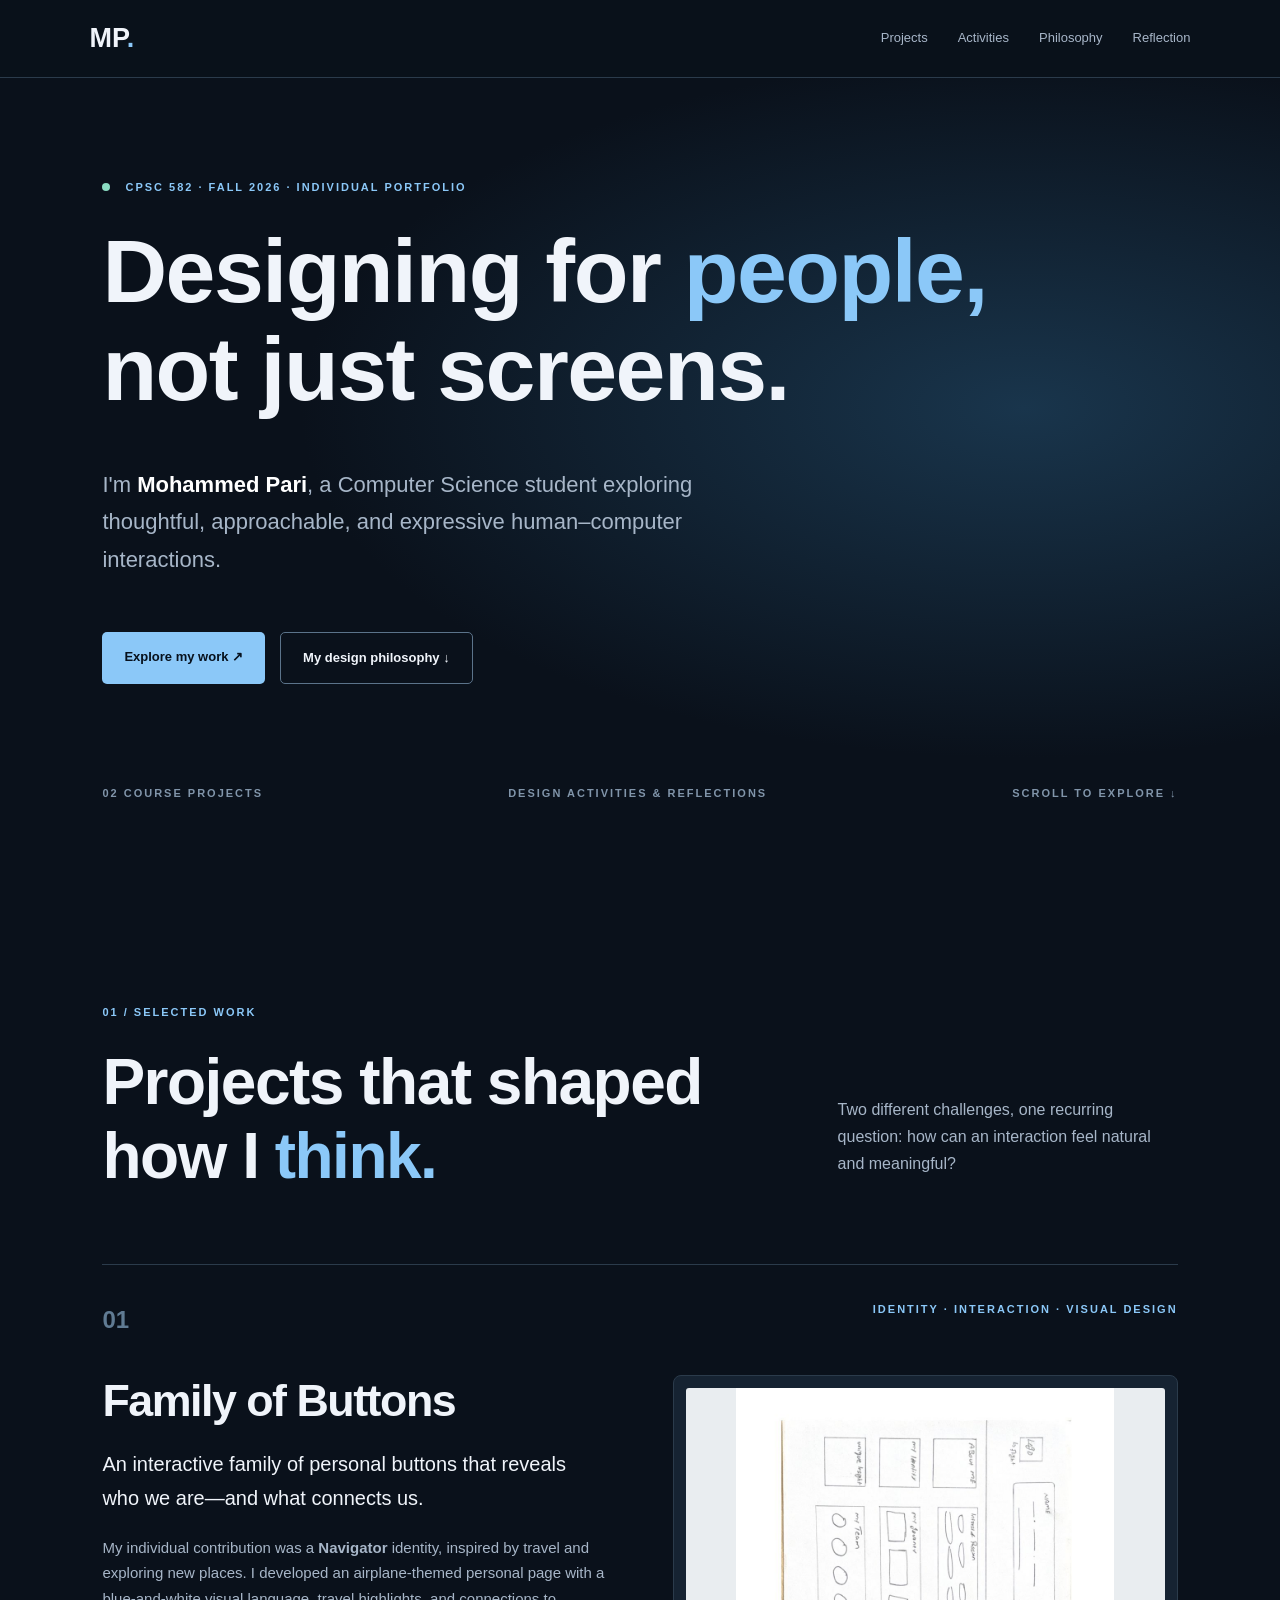
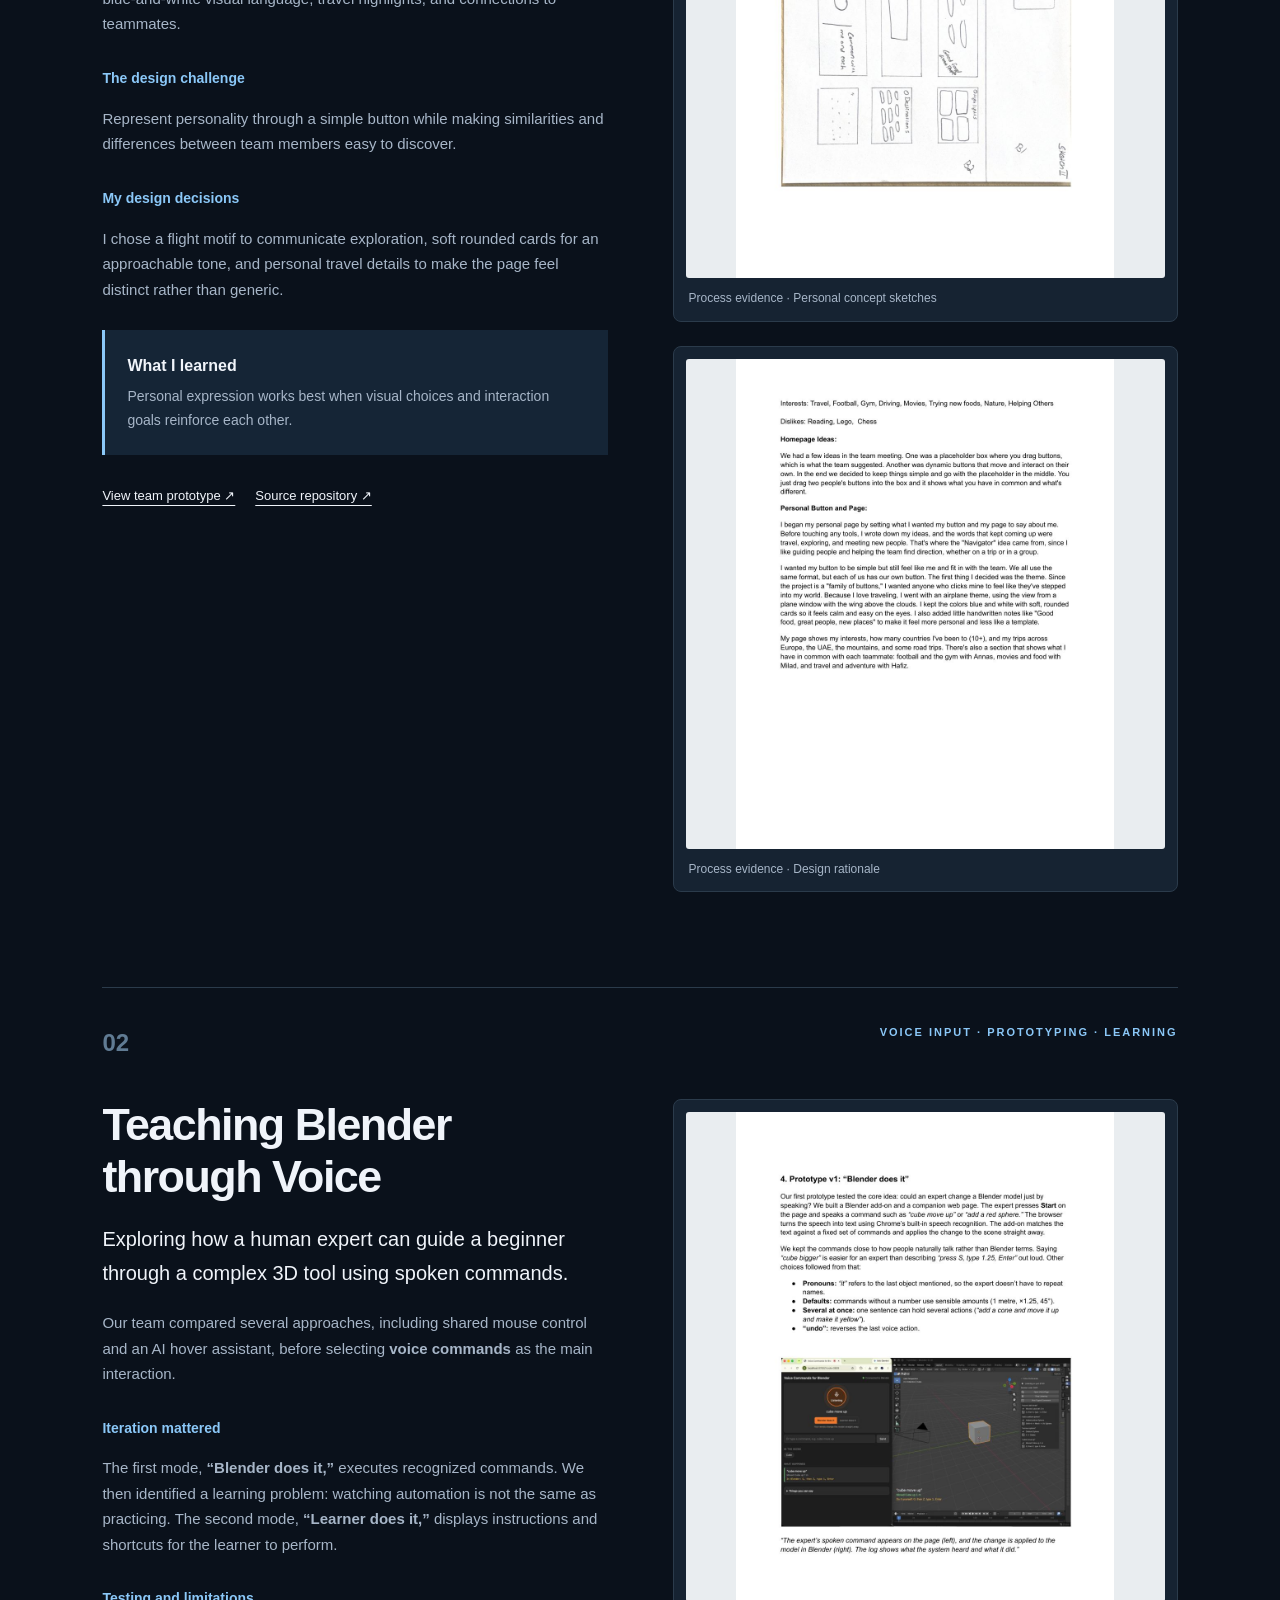
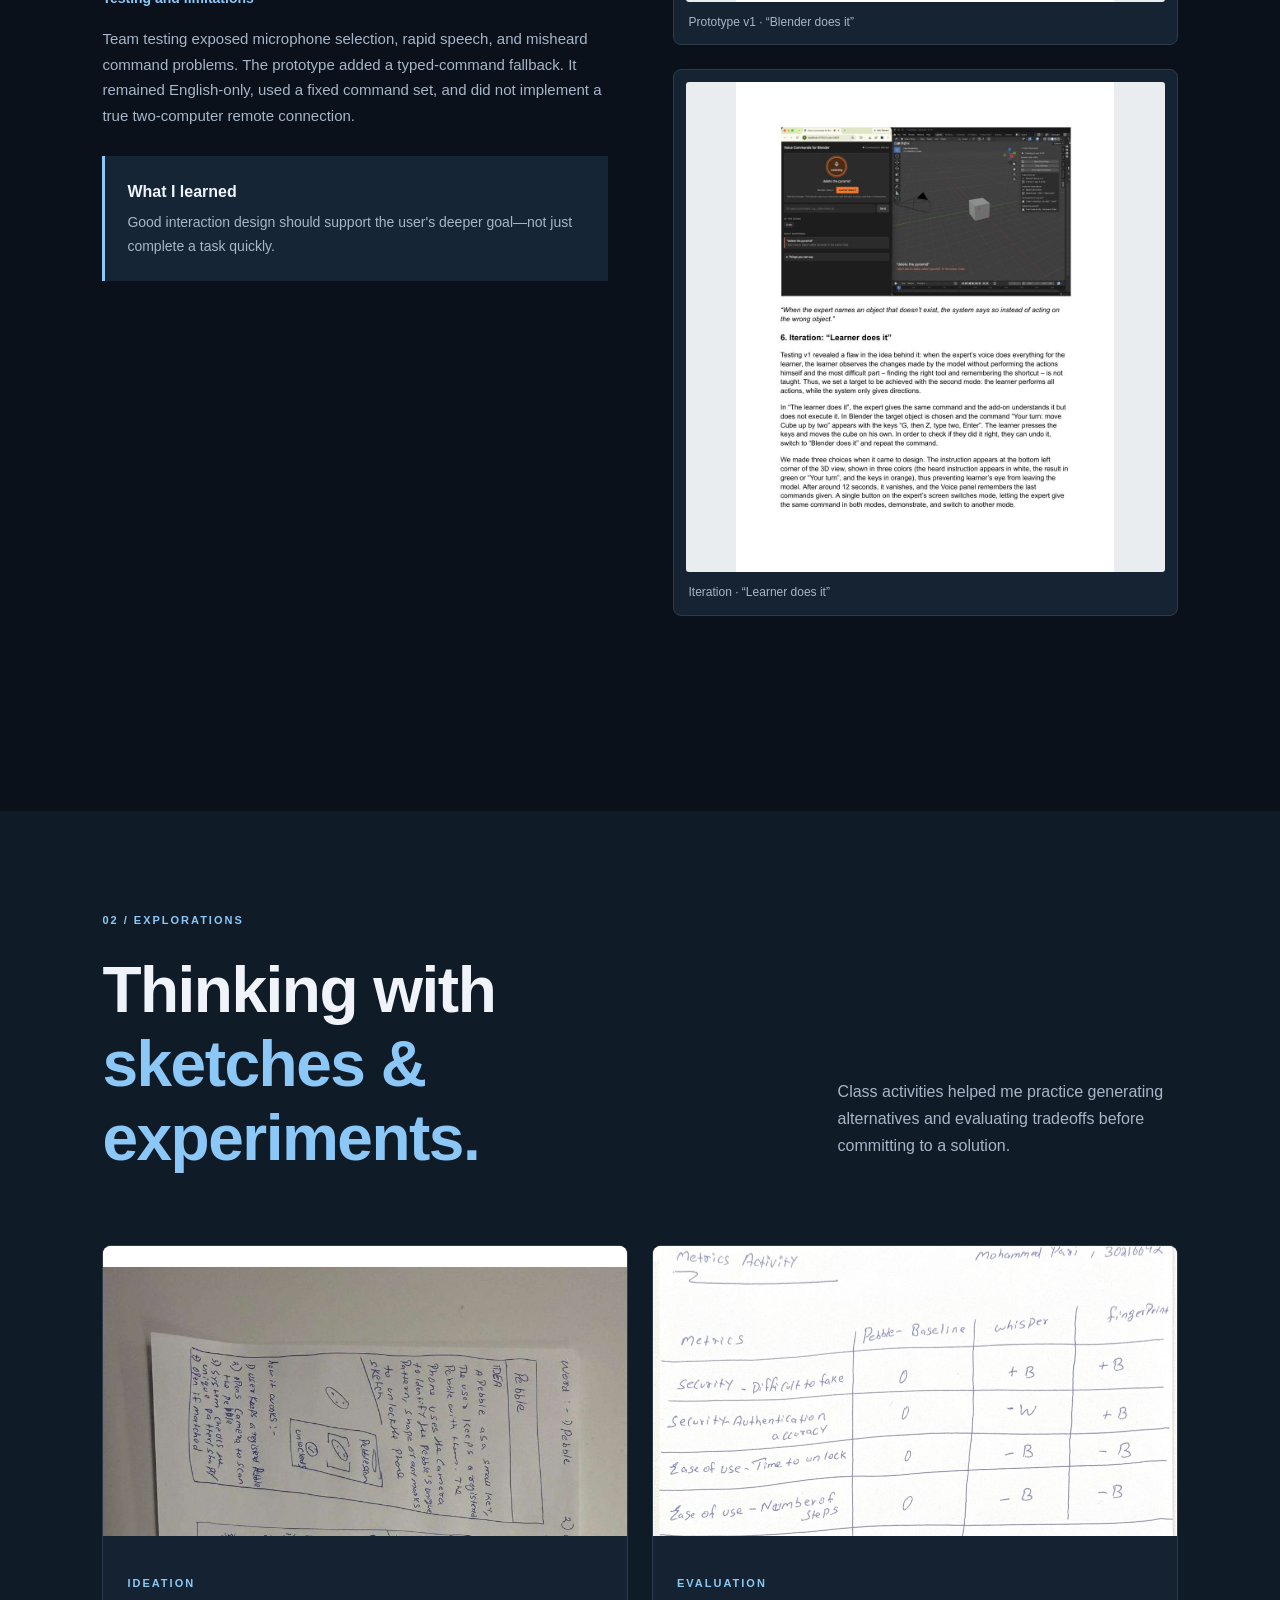
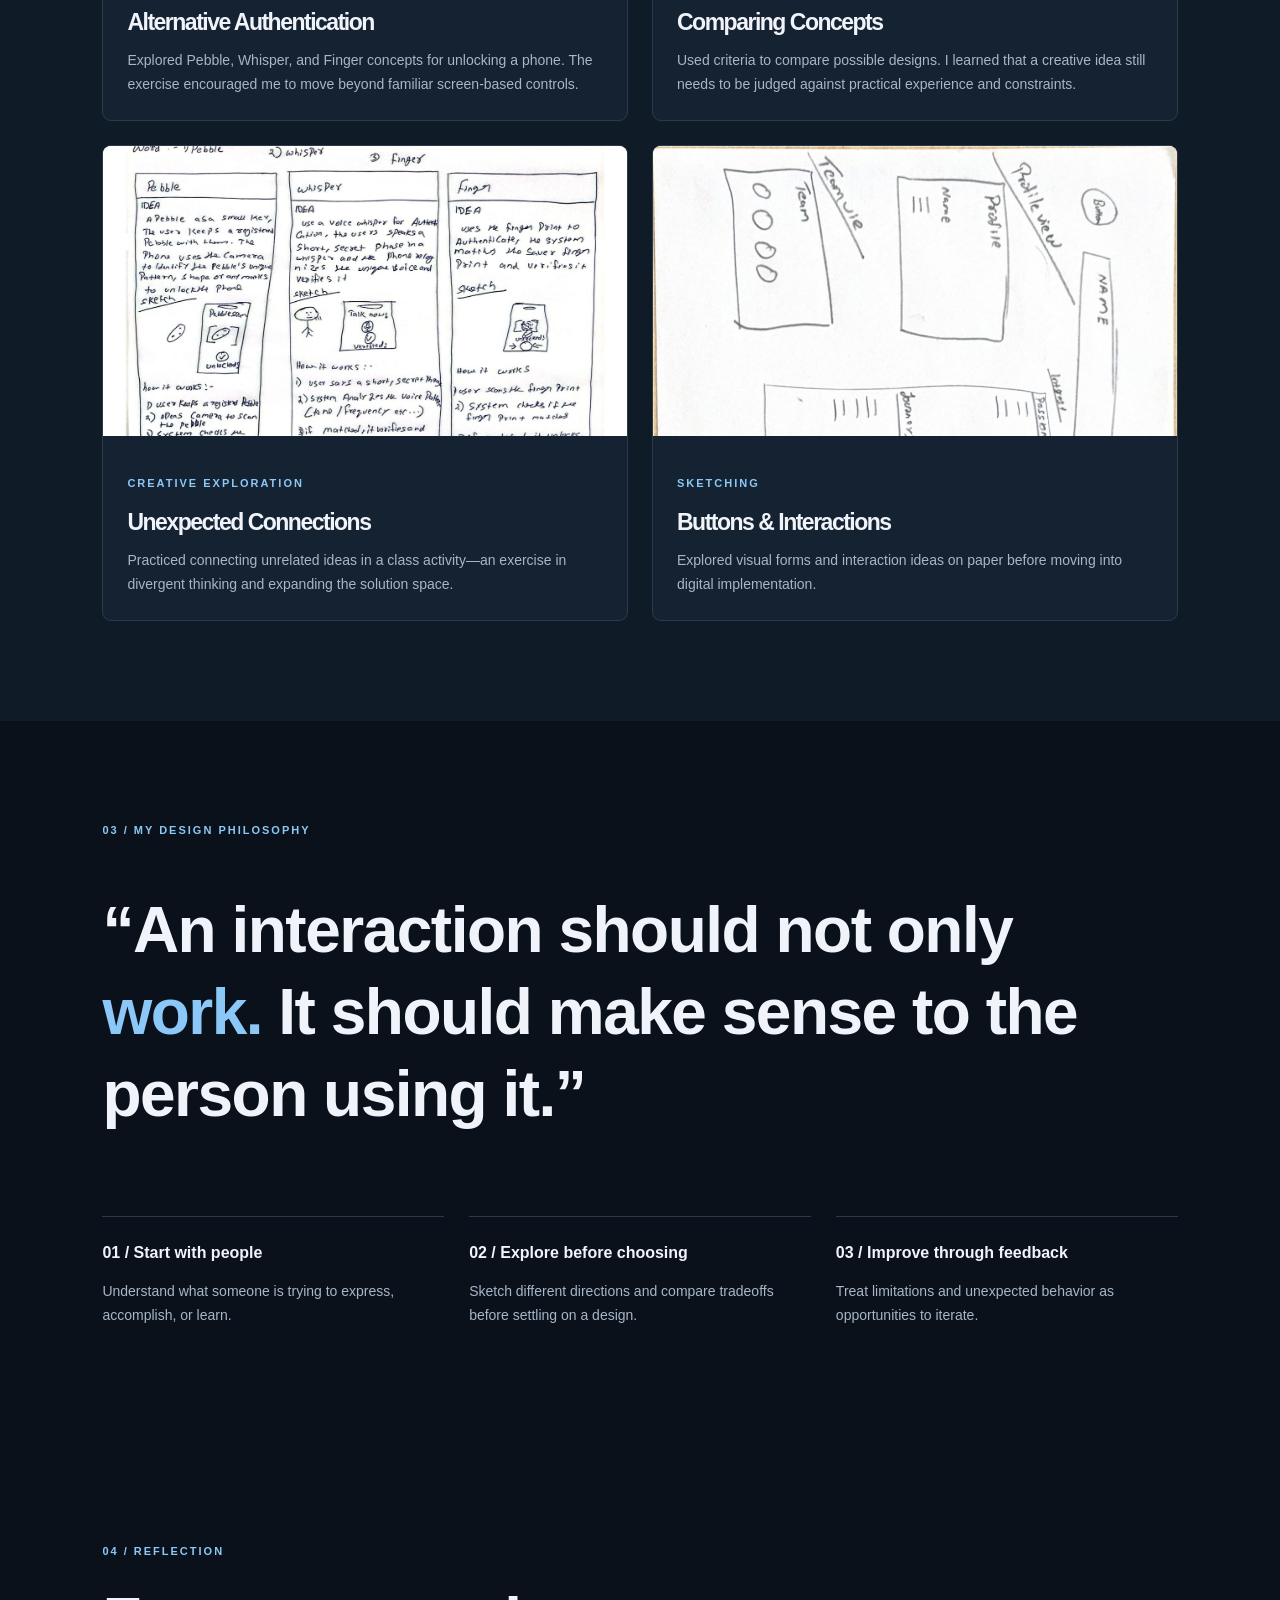
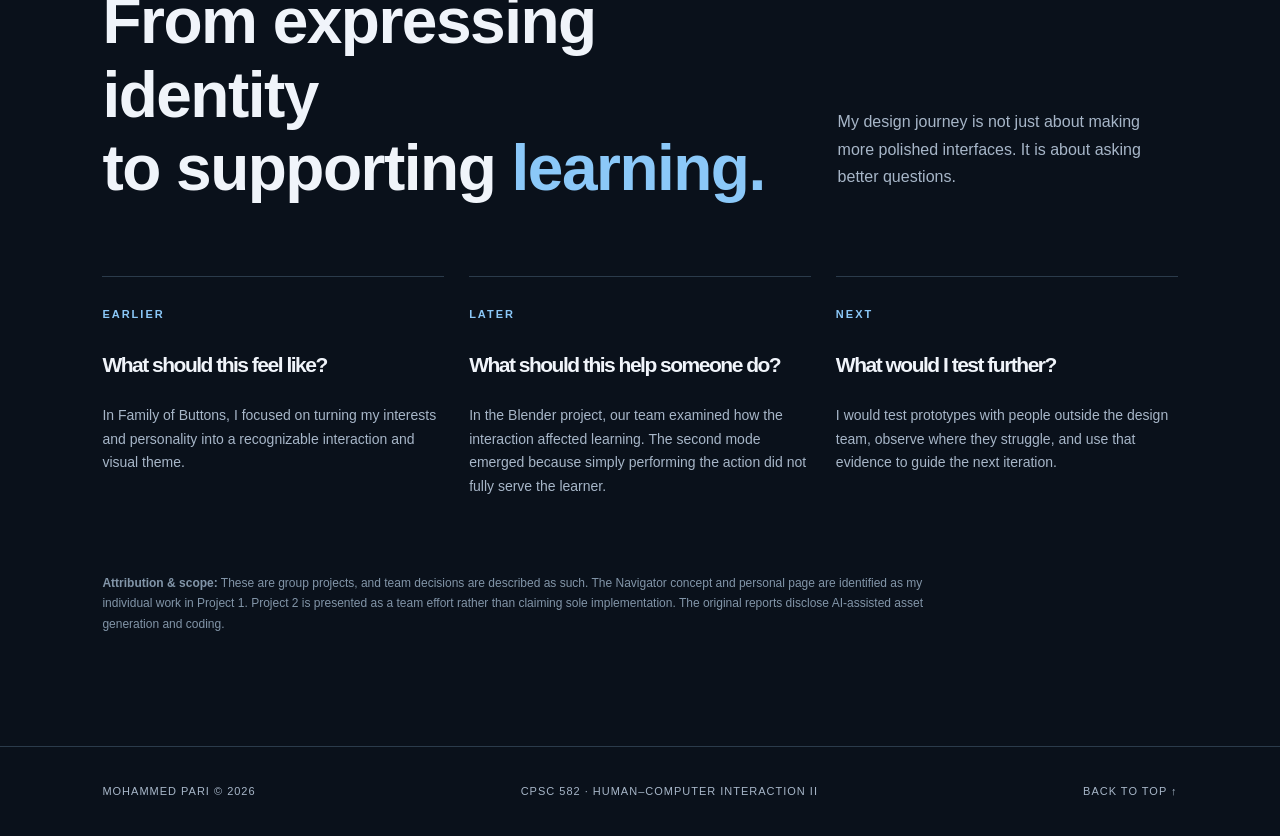
==== index.html @ c7a8236c "Add files via upload" ====
<!doctype html>
<html lang="en"><head><meta charset="UTF-8"><meta name="viewport" content="width=device-width,initial-scale=1">
<meta name="description" content="Mohammed Pari — human-computer interaction design portfolio.">
<title>Mohammed Pari | Interaction Design Portfolio</title><link rel="stylesheet" href="style.css"></head>
<body><header class="nav"><a class="brand" href="#home">MP<span class="dot">.</span></a><nav aria-label="Main navigation"><a href="#work">Projects</a><a href="#process">Activities</a><a href="#philosophy">Philosophy</a><a href="#reflection">Reflection</a></nav><button id="menu" aria-label="Toggle menu">☰</button></header>
<main>
<section id="home" class="hero section"><div class="eyebrow"><span class="pulse"></span> CPSC 582 · FALL 2026 · INDIVIDUAL PORTFOLIO</div><h1>Designing for <em>people,</em><br>not just screens.</h1><p class="lead">I'm <strong>Mohammed Pari</strong>, a Computer Science student exploring thoughtful, approachable, and expressive human–computer interactions.</p><div class="hero-actions"><a class="btn primary" href="#work">Explore my work ↗</a><a class="btn secondary" href="#philosophy">My design philosophy ↓</a></div><div class="hero-bottom"><span>02 COURSE PROJECTS</span><span>DESIGN ACTIVITIES & REFLECTIONS</span><span>SCROLL TO EXPLORE ↓</span></div></section>
<section id="work" class="section"><div class="section-kicker">01 / SELECTED WORK</div><div class="section-head"><h2>Projects that shaped<br>how I <i>think.</i></h2><p>Two different challenges, one recurring question: how can an interaction feel natural and meaningful?</p></div>
<article class="project"><div class="project-top"><span class="number">01</span><span class="tag">IDENTITY · INTERACTION · VISUAL DESIGN</span></div><div class="project-grid"><div><h3>Family of Buttons</h3><p class="project-intro">An interactive family of personal buttons that reveals who we are—and what connects us.</p><p>My individual contribution was a <strong>Navigator</strong> identity, inspired by travel and exploring new places. I developed an airplane-themed personal page with a blue-and-white visual language, travel highlights, and connections to teammates.</p><h4>The design challenge</h4><p>Represent personality through a simple button while making similarities and differences between team members easy to discover.</p><h4>My design decisions</h4><p>I chose a flight motif to communicate exploration, soft rounded cards for an approachable tone, and personal travel details to make the page feel distinct rather than generic.</p><div class="insight"><b>What I learned</b><span>Personal expression works best when visual choices and interaction goals reinforce each other.</span></div><div class="links"><a href="https://miladrah.github.io/family-of-buttons/" target="_blank" rel="noopener">View team prototype ↗</a><a href="https://github.com/MiladRah/family-of-buttons" target="_blank" rel="noopener">Source repository ↗</a></div></div><div class="visual-stack"><figure><img src="assets/p1-13.jpg" alt="Sketches from Mohammed's Navigator button concept" loading="lazy"><figcaption>Process evidence · Personal concept sketches</figcaption></figure><figure><img src="assets/p1-14.jpg" alt="Mohammed's written description of the Navigator design" loading="lazy"><figcaption>Process evidence · Design rationale</figcaption></figure></div></div></article>
<article class="project"><div class="project-top"><span class="number">02</span><span class="tag">VOICE INPUT · PROTOTYPING · LEARNING</span></div><div class="project-grid"><div><h3>Teaching Blender<br>through Voice</h3><p class="project-intro">Exploring how a human expert can guide a beginner through a complex 3D tool using spoken commands.</p><p>Our team compared several approaches, including shared mouse control and an AI hover assistant, before selecting <strong>voice commands</strong> as the main interaction.</p><h4>Iteration mattered</h4><p>The first mode, <strong>“Blender does it,”</strong> executes recognized commands. We then identified a learning problem: watching automation is not the same as practicing. The second mode, <strong>“Learner does it,”</strong> displays instructions and shortcuts for the learner to perform.</p><h4>Testing and limitations</h4><p>Team testing exposed microphone selection, rapid speech, and misheard command problems. The prototype added a typed-command fallback. It remained English-only, used a fixed command set, and did not implement a true two-computer remote connection.</p><div class="insight"><b>What I learned</b><span>Good interaction design should support the user's deeper goal—not just complete a task quickly.</span></div></div><div class="visual-stack"><figure><img src="assets/p2-4.jpg" alt="Blender does it prototype with voice command webpage and Blender scene" loading="lazy"><figcaption>Prototype v1 · “Blender does it”</figcaption></figure><figure><img src="assets/p2-6.jpg" alt="Learner does it mode in Blender" loading="lazy"><figcaption>Iteration · “Learner does it”</figcaption></figure></div></div></article></section>
<section id="process" class="section alternate"><div class="section-kicker">02 / EXPLORATIONS</div><div class="section-head"><h2>Thinking with<br><i>sketches & experiments.</i></h2><p>Class activities helped me practice generating alternatives and evaluating tradeoffs before committing to a solution.</p></div><div class="activity-grid">
<div class="activity"><img src="assets/auth-1.jpg" alt="Class activity sketches exploring alternative authentication" loading="lazy"><div><span>IDEATION</span><h3>Alternative Authentication</h3><p>Explored Pebble, Whisper, and Finger concepts for unlocking a phone. The exercise encouraged me to move beyond familiar screen-based controls.</p></div></div>
<div class="activity"><img src="assets/metrics-1.jpg" alt="Metrics activity worksheet" loading="lazy"><div><span>EVALUATION</span><h3>Comparing Concepts</h3><p>Used criteria to compare possible designs. I learned that a creative idea still needs to be judged against practical experience and constraints.</p></div></div>
<div class="activity"><img src="assets/activity-1.jpg" alt="Class activity brainstorming sheet" loading="lazy"><div><span>CREATIVE EXPLORATION</span><h3>Unexpected Connections</h3><p>Practiced connecting unrelated ideas in a class activity—an exercise in divergent thinking and expanding the solution space.</p></div></div>
<div class="activity"><img src="assets/button-1.jpg" alt="Button design activity sketches" loading="lazy"><div><span>SKETCHING</span><h3>Buttons & Interactions</h3><p>Explored visual forms and interaction ideas on paper before moving into digital implementation.</p></div></div></div></section>
<section id="philosophy" class="section philosophy"><div class="section-kicker">03 / MY DESIGN PHILOSOPHY</div><blockquote>“An interaction should not only <i>work.</i> It should make sense to the person using it.”</blockquote><div class="pillars"><div><b>01 / Start with people</b><p>Understand what someone is trying to express, accomplish, or learn.</p></div><div><b>02 / Explore before choosing</b><p>Sketch different directions and compare tradeoffs before settling on a design.</p></div><div><b>03 / Improve through feedback</b><p>Treat limitations and unexpected behavior as opportunities to iterate.</p></div></div></section>
<section id="reflection" class="section"><div class="section-kicker">04 / REFLECTION</div><div class="section-head"><h2>From expressing identity<br>to supporting <i>learning.</i></h2><p>My design journey is not just about making more polished interfaces. It is about asking better questions.</p></div><div class="reflection-grid"><div><span>EARLIER</span><h3>What should this feel like?</h3><p>In Family of Buttons, I focused on turning my interests and personality into a recognizable interaction and visual theme.</p></div><div><span>LATER</span><h3>What should this help someone do?</h3><p>In the Blender project, our team examined how the interaction affected learning. The second mode emerged because simply performing the action did not fully serve the learner.</p></div><div><span>NEXT</span><h3>What would I test further?</h3><p>I would test prototypes with people outside the design team, observe where they struggle, and use that evidence to guide the next iteration.</p></div></div><p class="disclosure"><strong>Attribution & scope:</strong> These are group projects, and team decisions are described as such. The Navigator concept and personal page are identified as my individual work in Project 1. Project 2 is presented as a team effort rather than claiming sole implementation. The original reports disclose AI-assisted asset generation and coding.</p></section>
</main><footer><span>MOHAMMED PARI © 2026</span><span>CPSC 582 · HUMAN–COMPUTER INTERACTION II</span><a href="#home">BACK TO TOP ↑</a></footer><script src="script.js"></script></body></html>
---- style.css ----
:root{--bg:#0a111b;--card:#101c2a;--ink:#f0f4fa;--muted:#a7b6c8;--accent:#8bc8f8;--line:#2b3b4b}*{box-sizing:border-box}html{scroll-behavior:smooth}body{margin:0;background:var(--bg);color:var(--ink);font:16px/1.7 Arial,sans-serif}a{color:inherit}.nav{height:78px;display:flex;align-items:center;justify-content:space-between;padding:0 7%;border-bottom:1px solid var(--line);position:sticky;top:0;background:#0a111bf0;z-index:5}.brand{font-size:27px;font-weight:900;text-decoration:none}.dot,em,i{color:var(--accent)}nav{display:flex;gap:30px}nav a{text-decoration:none;font-size:13px;color:var(--muted)}#menu{display:none}.section{padding:100px 8%;scroll-margin-top:78px}.hero{min-height:calc(100vh - 78px);display:flex;flex-direction:column;justify-content:center;background:radial-gradient(ellipse at 80% 40%,#19354c,transparent 50%)}.eyebrow,.section-kicker,.tag,.hero-bottom,.activity span,.reflection-grid span{font-size:11px;letter-spacing:2px;font-weight:700;color:var(--accent)}.pulse{display:inline-block;width:8px;height:8px;background:#8bdcc3;border-radius:50%;margin-right:10px}h1,h2,h3,blockquote{font-family:Arial,sans-serif;letter-spacing:-1.5px}h1{font-size:clamp(48px,7vw,108px);line-height:1.1;margin:25px 0}em,i{font-style:normal}.lead{font-size:22px;color:var(--muted);max-width:650px}.lead strong{color:white}.hero-actions{display:flex;gap:15px;margin-top:32px;flex-wrap:wrap}.btn{padding:14px 22px;text-decoration:none;font-size:13px;font-weight:700;border-radius:5px}.primary{background:var(--accent);color:#07111d}.secondary{border:1px solid #5b738a}.hero-bottom{display:flex;justify-content:space-between;margin-top:100px;color:#8195aa}.section-head{display:flex;justify-content:space-between;gap:40px;align-items:end;margin:25px 0 70px}.section-head h2{font-size:clamp(36px,5vw,65px);line-height:1.15;margin:0}.section-head p{max-width:340px;color:var(--muted)}.project{border-top:1px solid var(--line);padding:35px 0 95px}.project-top{display:flex;justify-content:space-between}.number{font-size:24px;font-weight:800;color:#607b93}.project-grid{display:grid;grid-template-columns:1fr 1fr;gap:65px;margin-top:35px}.project h3{font-size:clamp(30px,3.5vw,52px);line-height:1.15;margin:0 0 20px}.project p{color:var(--muted);font-size:15px}.project .project-intro{font-size:20px;color:var(--ink)}.project h4{margin:30px 0 5px;font-size:14px;color:var(--accent)}.insight{padding:22px;border-left:3px solid var(--accent);background:#152536;margin-top:28px;display:grid;gap:6px}.insight span{font-size:14px;color:var(--muted)}.links{display:flex;gap:20px;flex-wrap:wrap;margin-top:30px}.links a{font-size:13px;text-underline-offset:5px}.visual-stack{display:grid;gap:24px;align-content:start}figure{margin:0;background:#162332;padding:12px;border:1px solid var(--line);border-radius:8px}figure img{display:block;width:100%;max-height:490px;object-fit:contain;background:#e9edf0;border-radius:3px}figcaption{font-size:12px;color:var(--muted);padding:10px 3px 0}.alternate{background:#101b28}.activity-grid{display:grid;grid-template-columns:repeat(2,1fr);gap:24px}.activity{border:1px solid var(--line);background:#142231;border-radius:9px;overflow:hidden}.activity img{width:100%;height:290px;object-fit:cover;object-position:top;background:white}.activity div{padding:24px}.activity h3{font-size:23px;margin:7px 0}.activity p{font-size:14px;color:var(--muted);margin:0}.philosophy blockquote{font-size:clamp(34px,5vw,72px);font-weight:800;line-height:1.28;max-width:1100px;margin:50px 0 80px}.pillars,.reflection-grid{display:grid;grid-template-columns:repeat(3,1fr);gap:25px}.pillars>div,.reflection-grid>div{border-top:1px solid var(--line);padding-top:22px}.pillars p,.reflection-grid p{color:var(--muted);font-size:14px}.reflection-grid h3{font-size:21px}.disclosure{margin-top:60px;color:#8295a8;font-size:12px;max-width:850px}footer{border-top:1px solid var(--line);padding:35px 8%;display:flex;justify-content:space-between;gap:20px;font-size:11px;letter-spacing:1px;color:var(--muted)}footer a{text-decoration:none}@media(max-width:800px){.section{padding:70px 24px}.hero{min-height:85vh}.hero-bottom{margin-top:70px;gap:10px;flex-wrap:wrap}.section-head,.project-grid{display:block}.section-head p{margin-top:20px}.visual-stack{margin-top:30px}.activity-grid,.pillars,.reflection-grid{grid-template-columns:1fr}.activity img{height:250px}nav{display:none;position:absolute;top:78px;left:0;right:0;background:#101c2a;padding:24px;flex-direction:column}nav.open{display:flex}#menu{display:block;background:none;border:0;color:white;font-size:24px}footer{flex-wrap:wrap}}@media(prefers-reduced-motion:reduce){html{scroll-behavior:auto}}
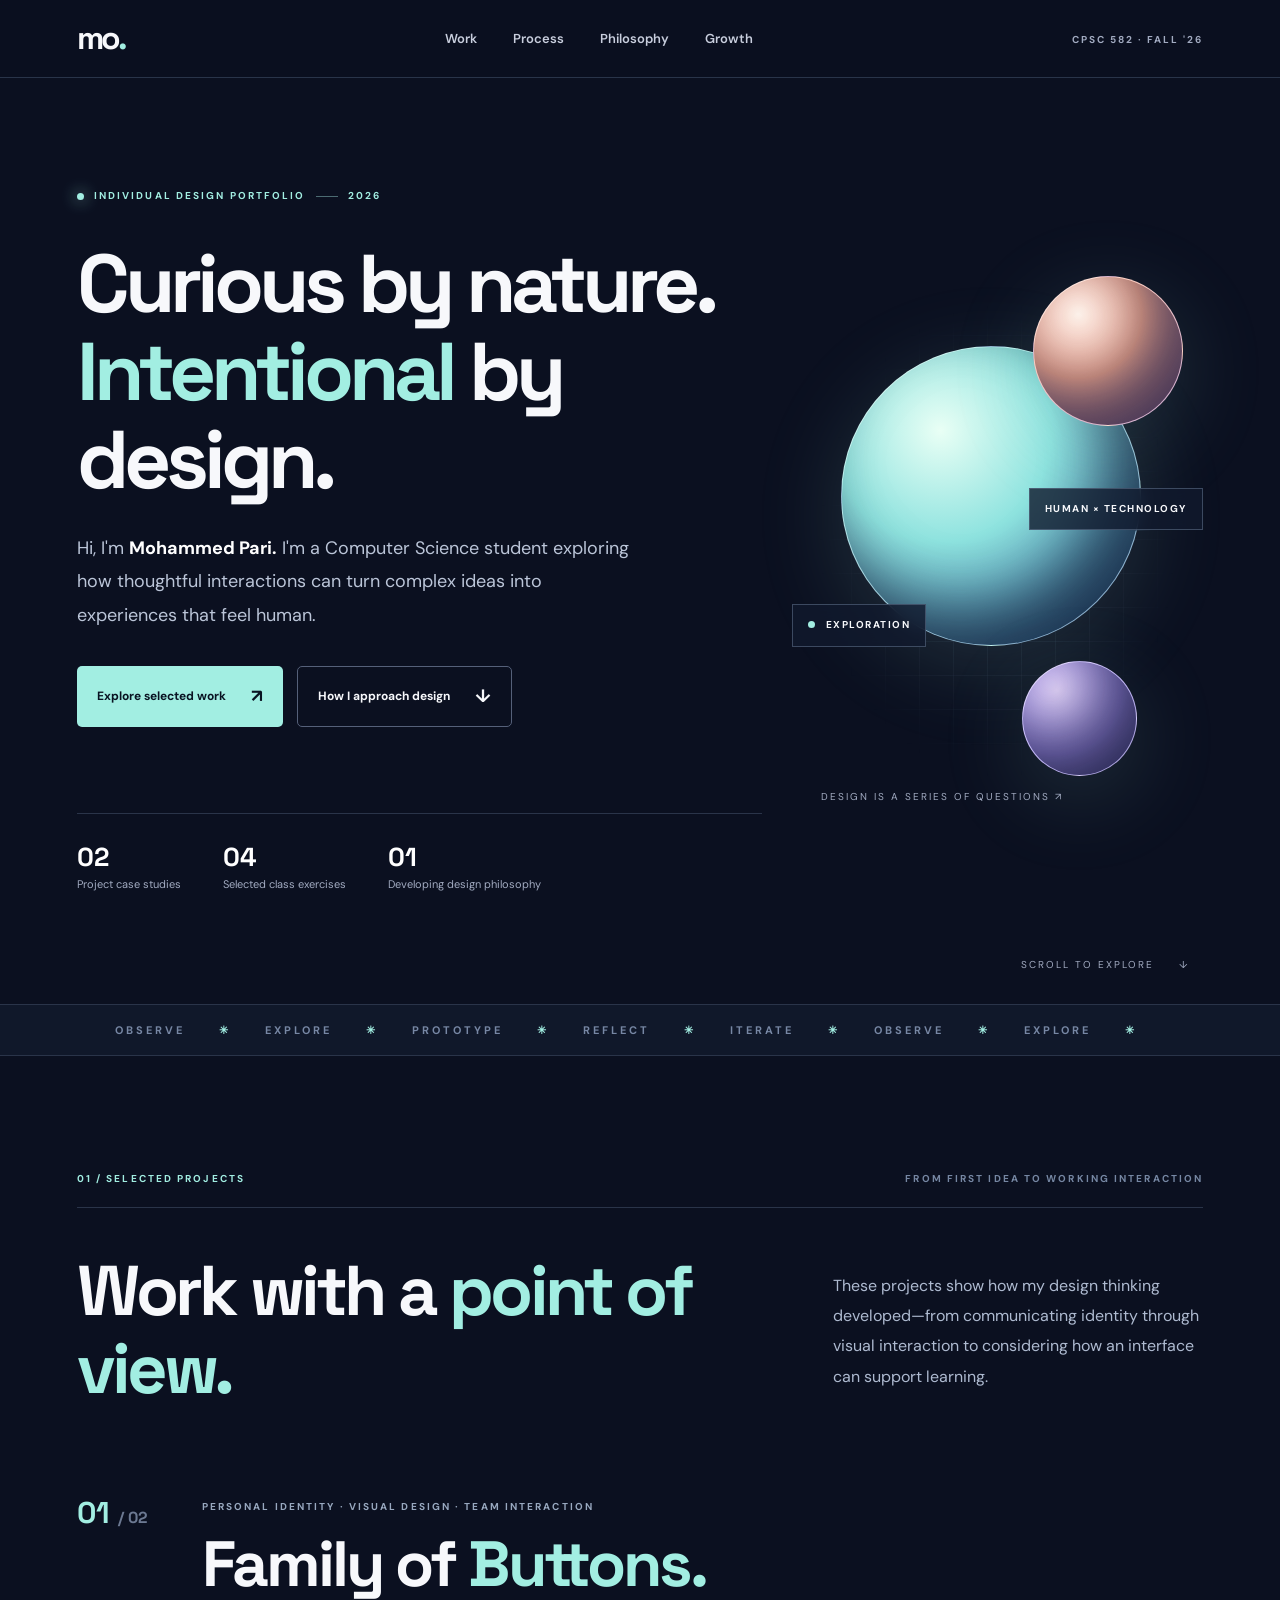
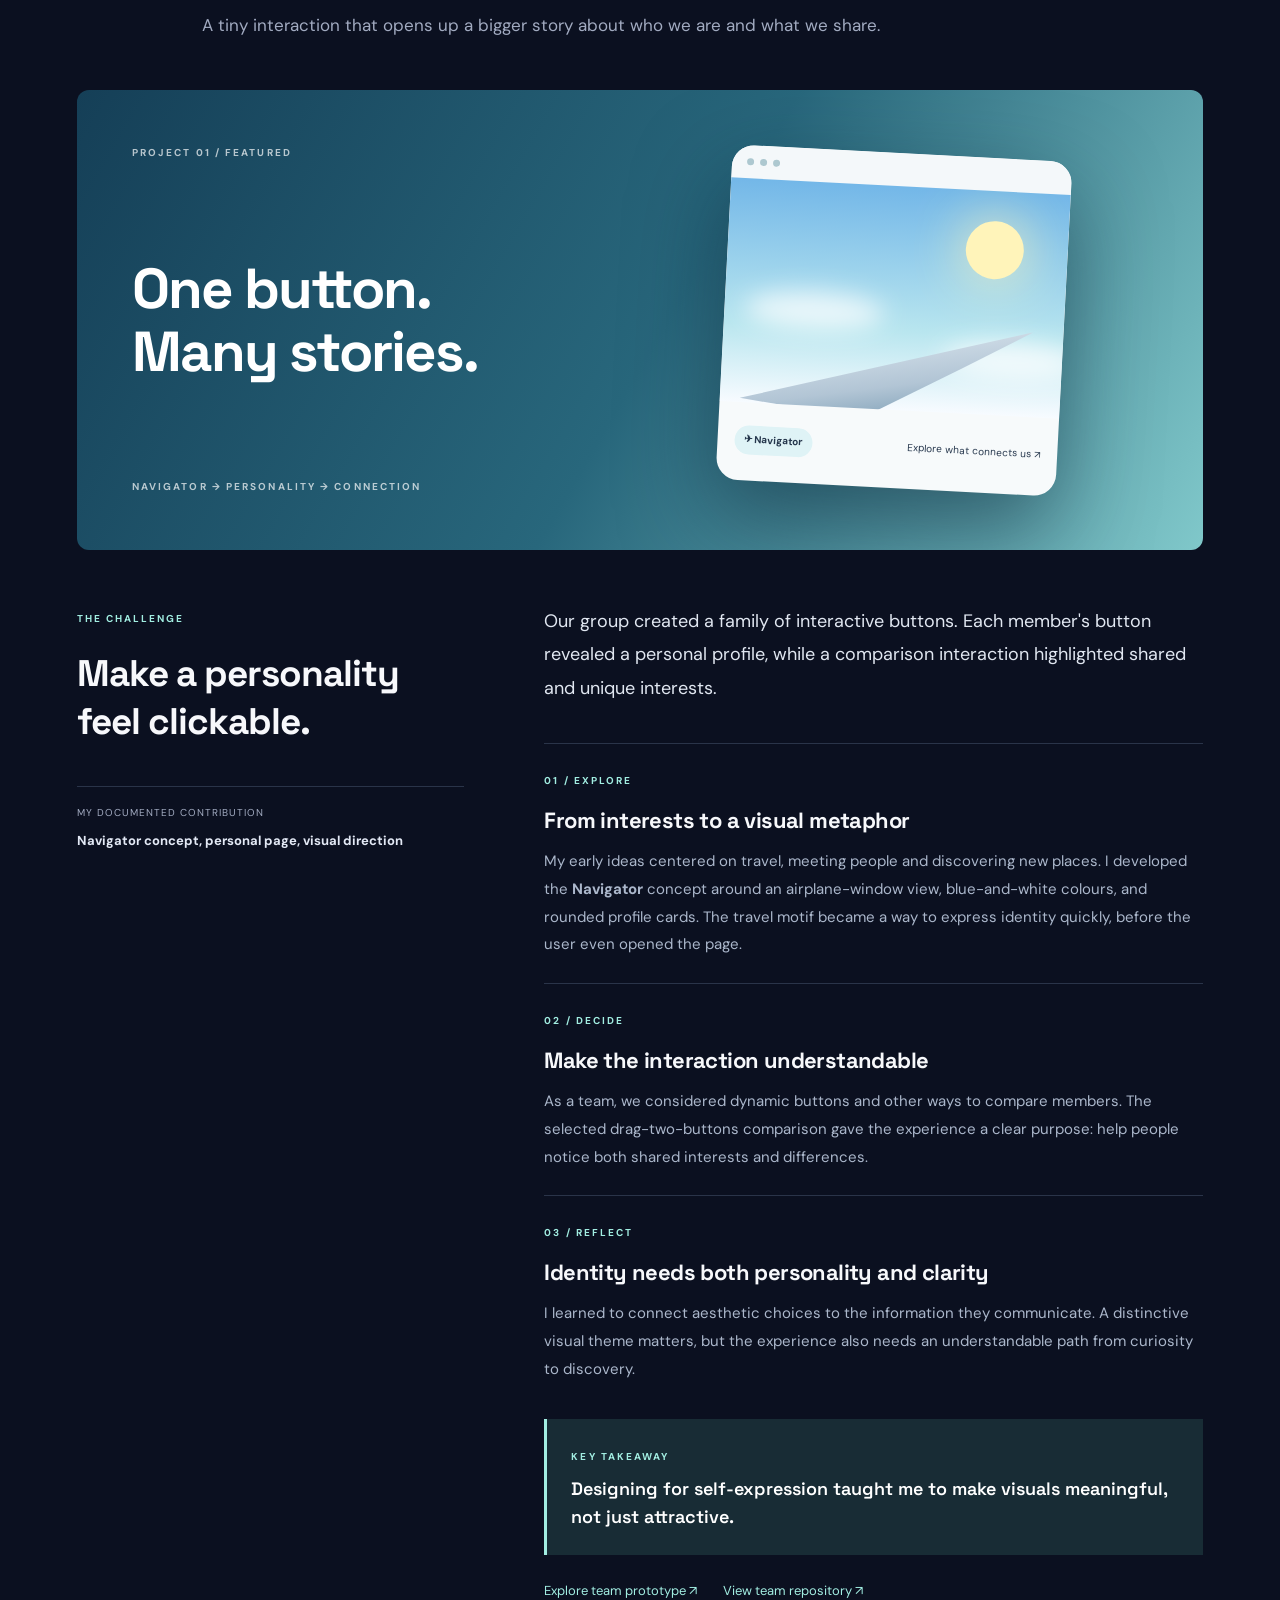
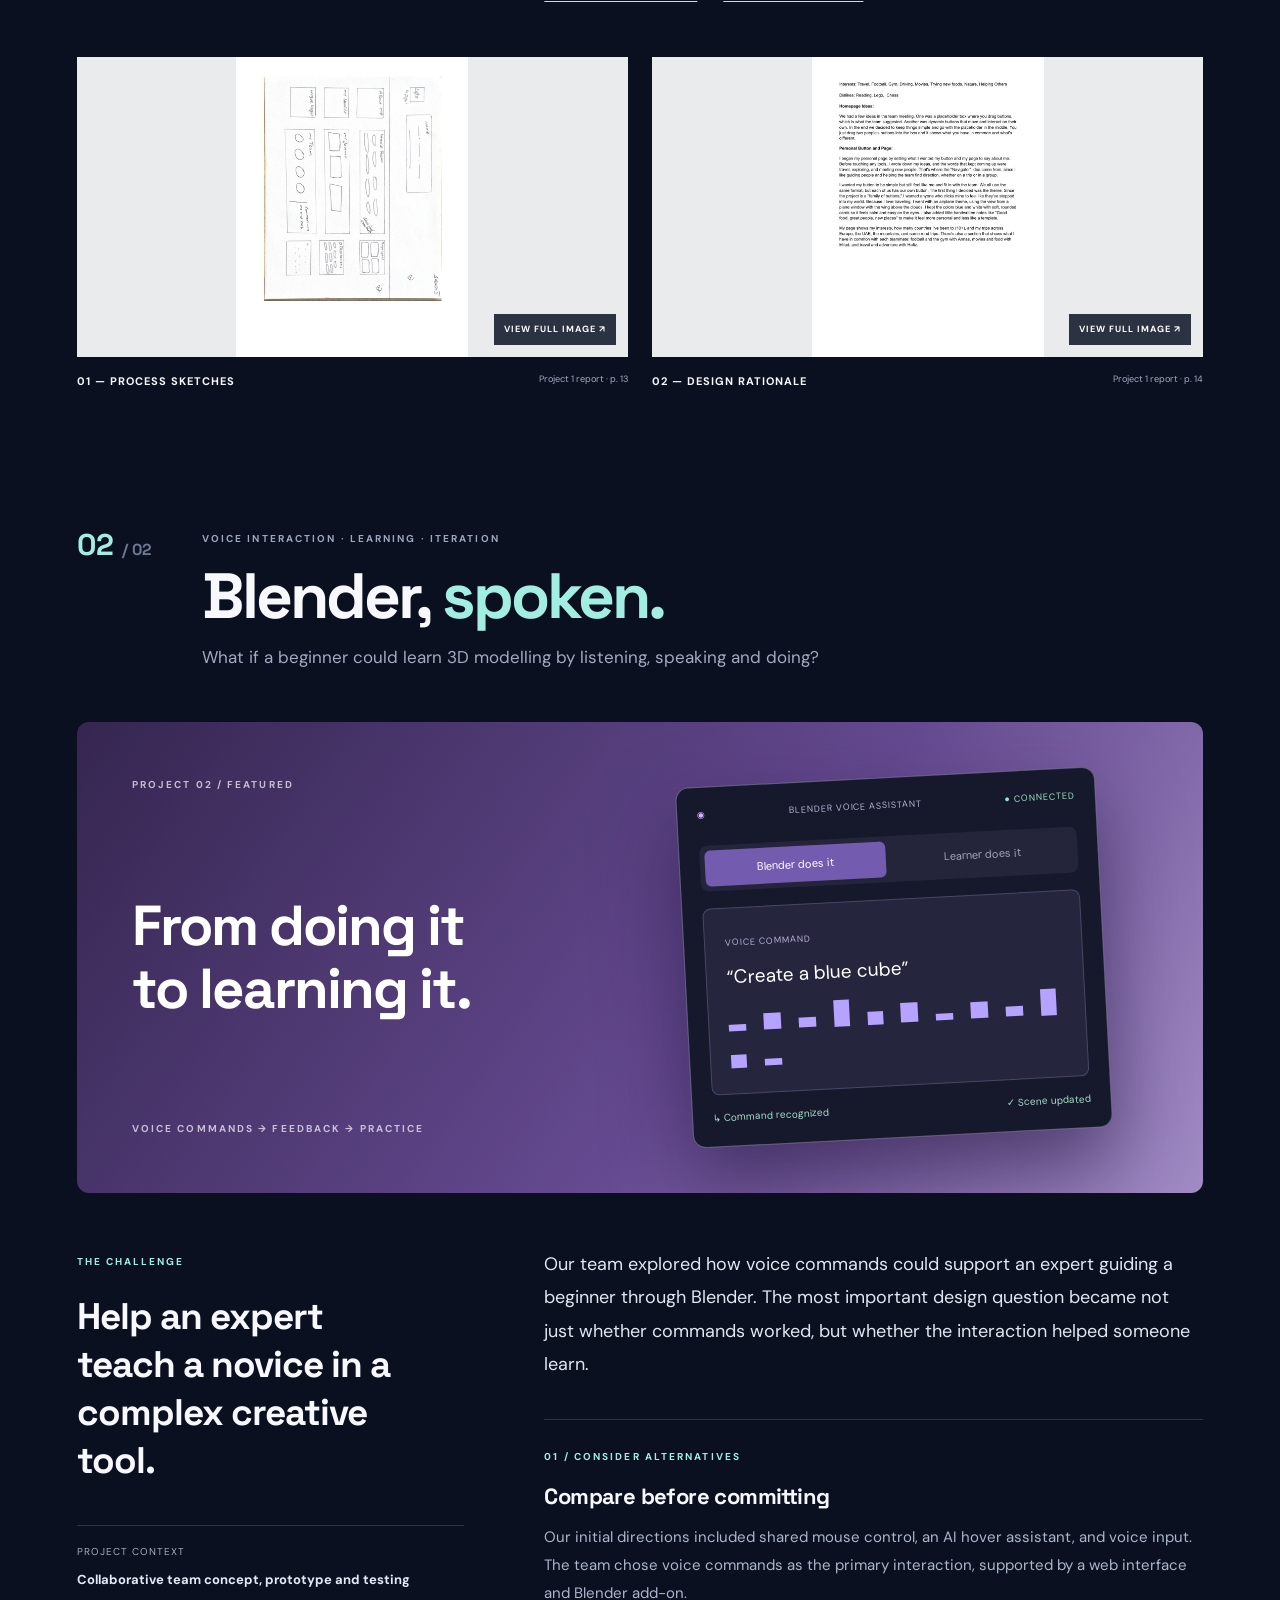
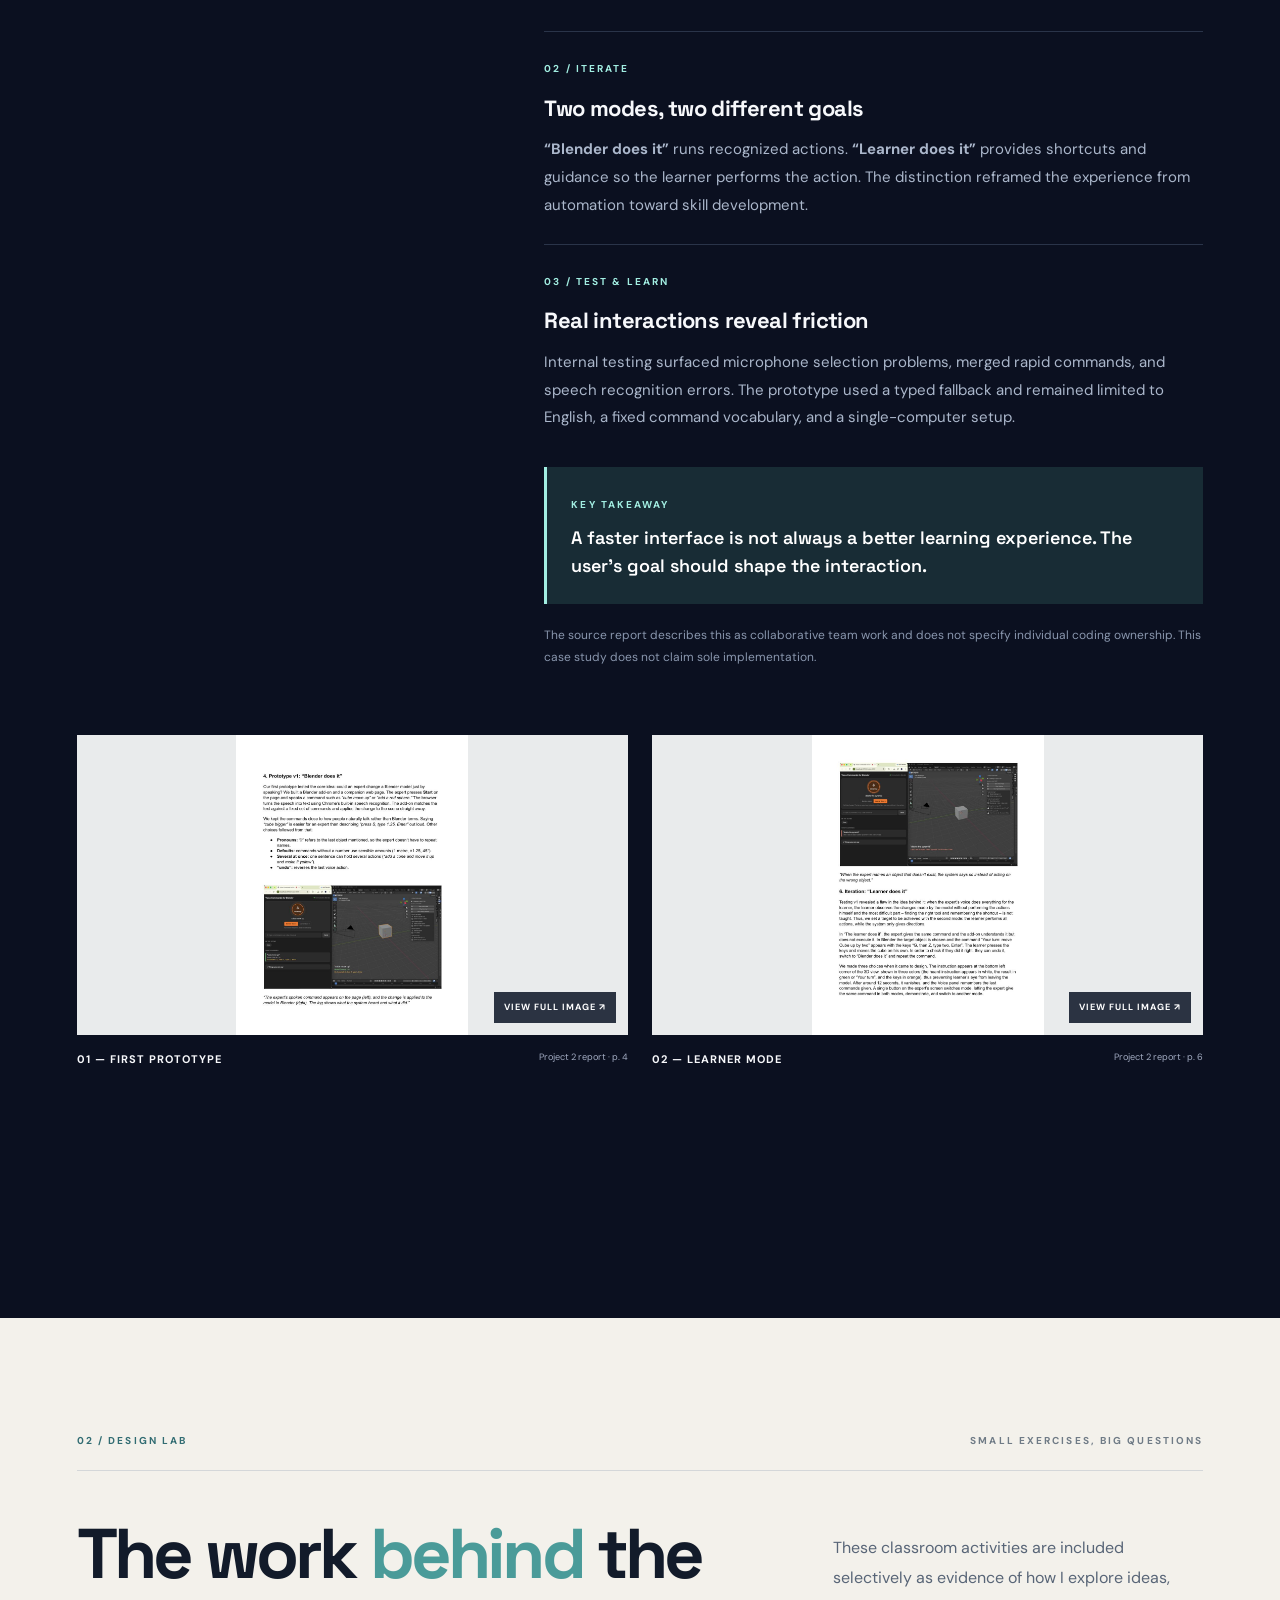
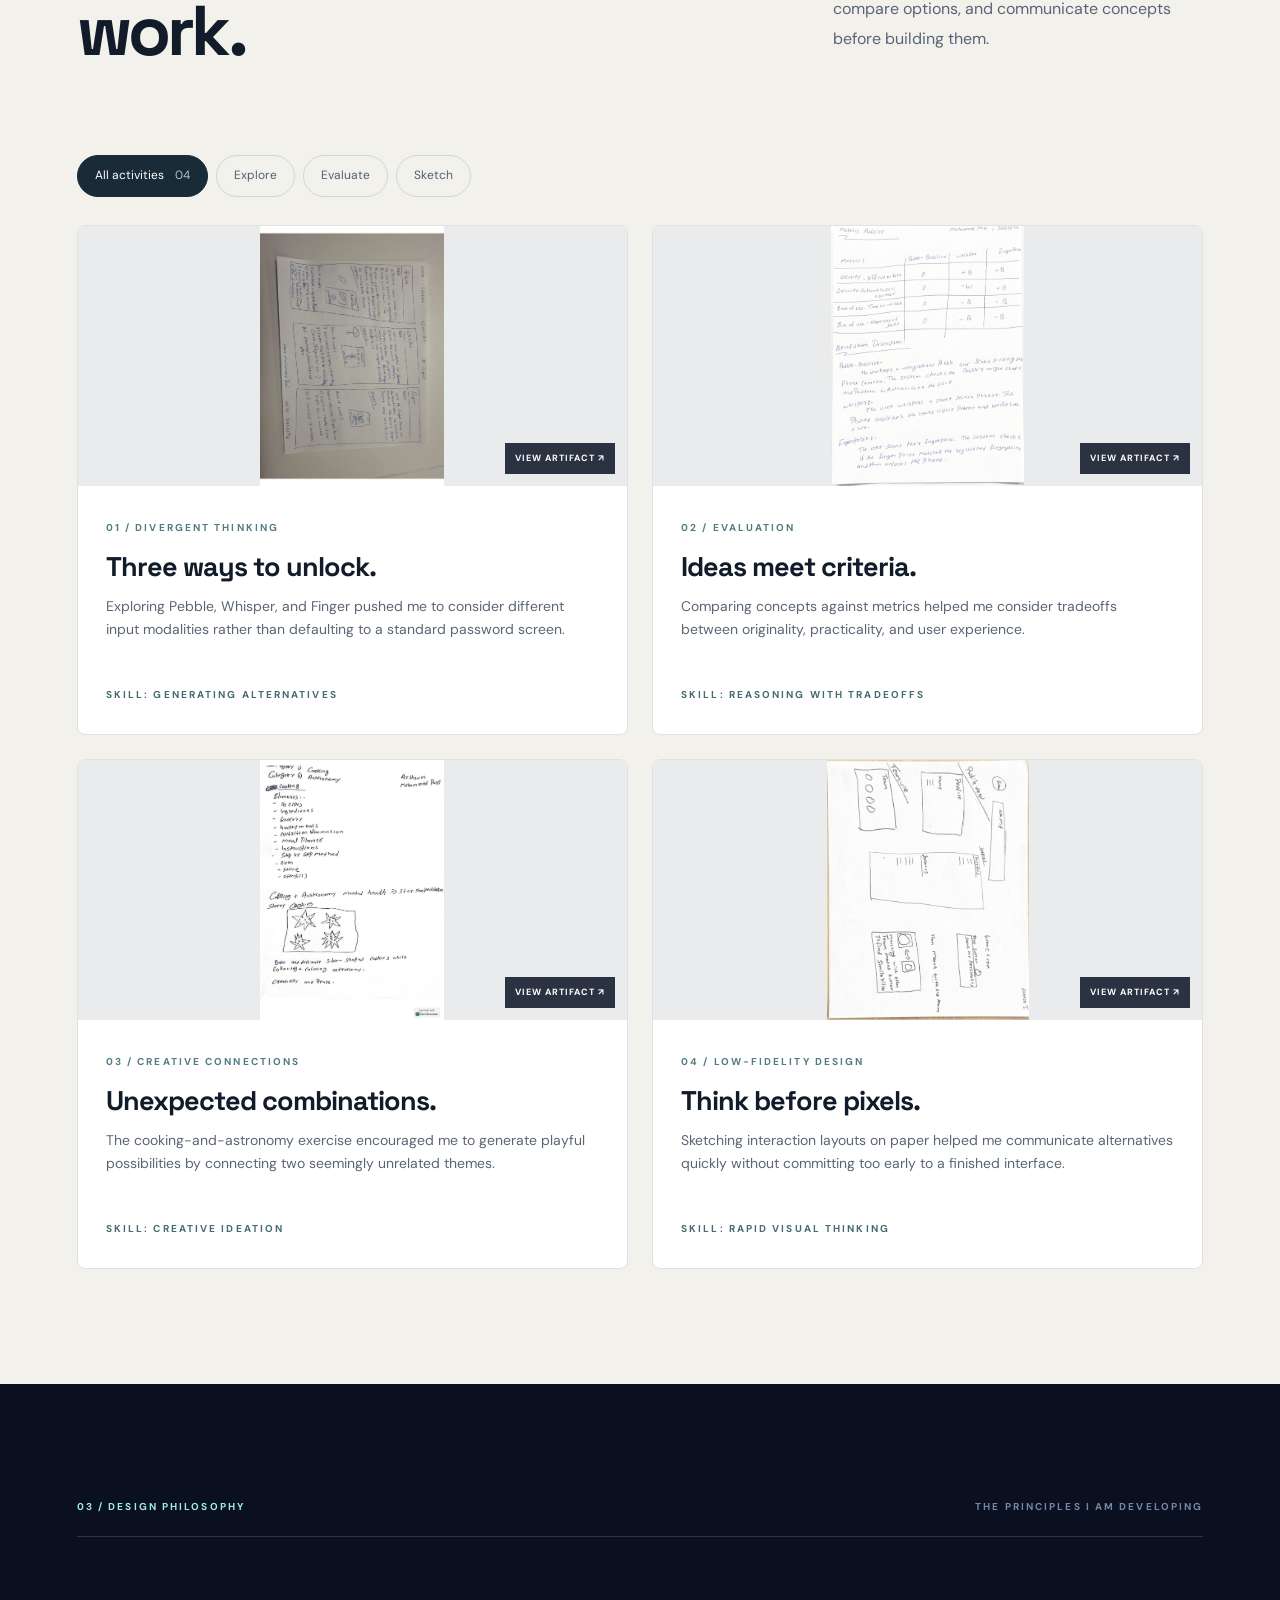
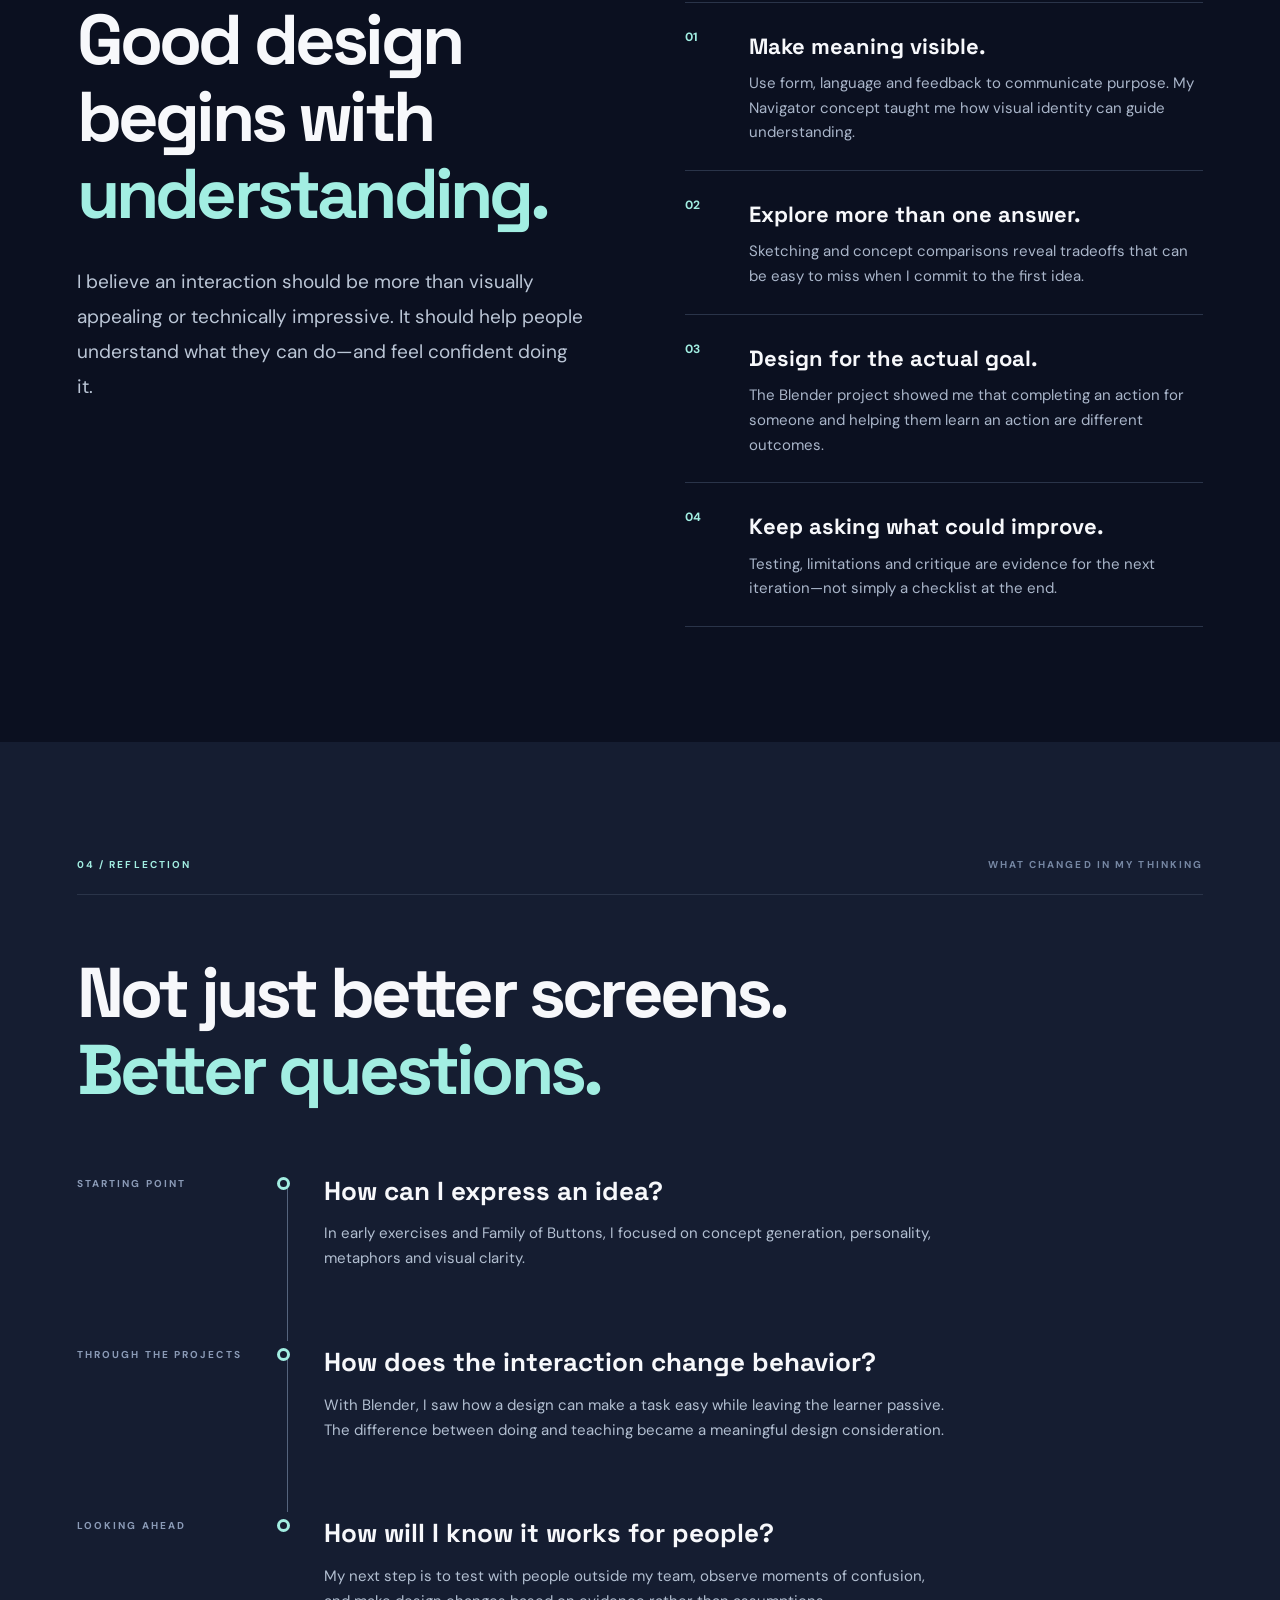
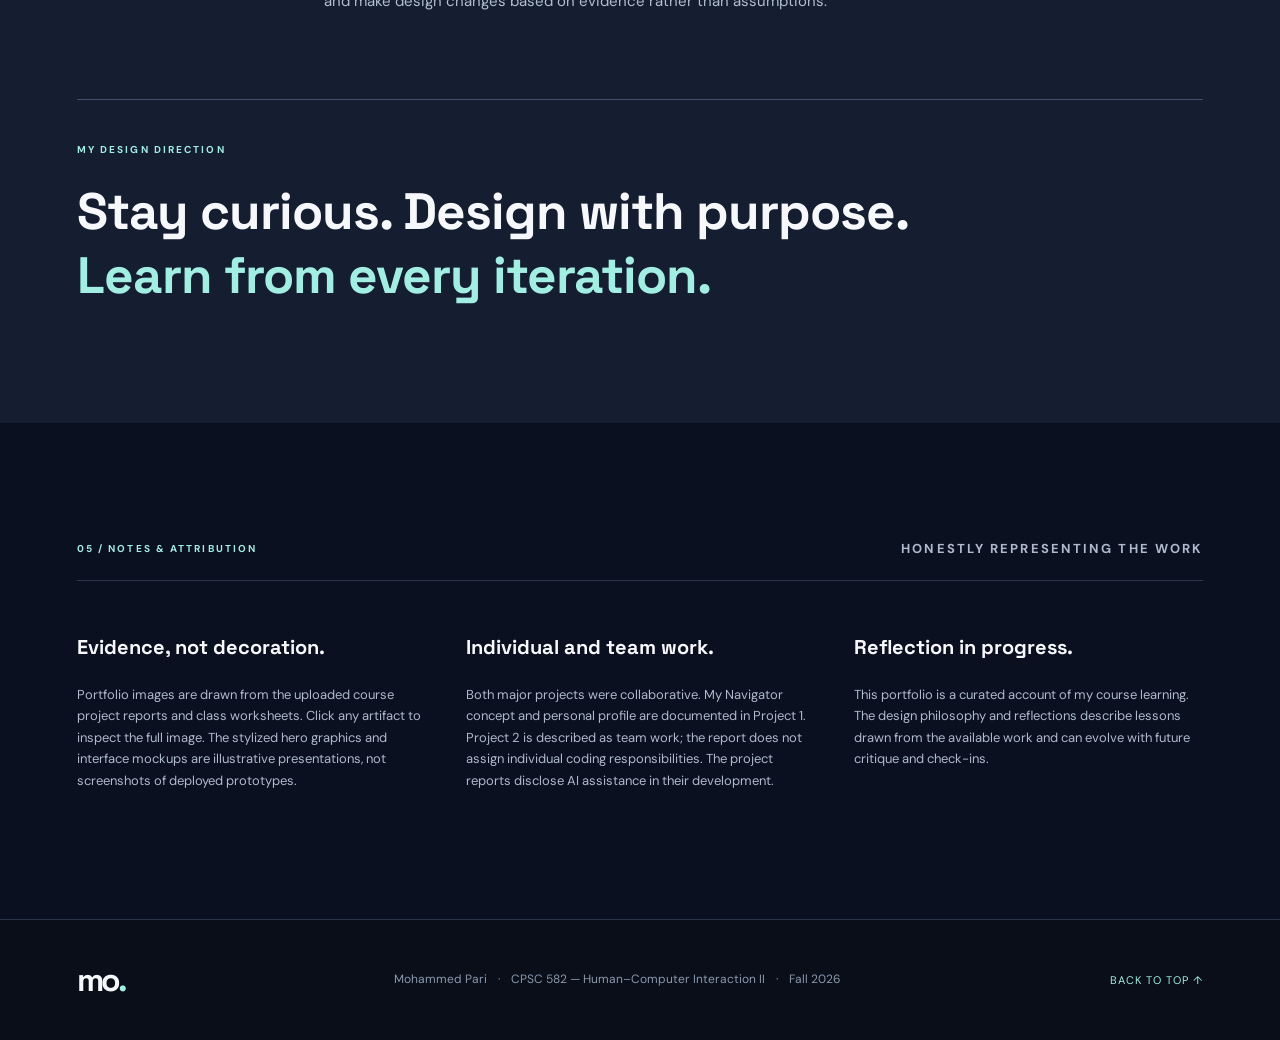
==== commit c5dbc4c7: "Add files via upload" ====
--- a/index.html
+++ b/index.html
@@ -1,18 +1,14 @@
-<!doctype html>
-<html lang="en"><head><meta charset="UTF-8"><meta name="viewport" content="width=device-width,initial-scale=1">
-<meta name="description" content="Mohammed Pari — human-computer interaction design portfolio.">
-<title>Mohammed Pari | Interaction Design Portfolio</title><link rel="stylesheet" href="style.css"></head>
-<body><header class="nav"><a class="brand" href="#home">MP<span class="dot">.</span></a><nav aria-label="Main navigation"><a href="#work">Projects</a><a href="#process">Activities</a><a href="#philosophy">Philosophy</a><a href="#reflection">Reflection</a></nav><button id="menu" aria-label="Toggle menu">☰</button></header>
-<main>
-<section id="home" class="hero section"><div class="eyebrow"><span class="pulse"></span> CPSC 582 · FALL 2026 · INDIVIDUAL PORTFOLIO</div><h1>Designing for <em>people,</em><br>not just screens.</h1><p class="lead">I'm <strong>Mohammed Pari</strong>, a Computer Science student exploring thoughtful, approachable, and expressive human–computer interactions.</p><div class="hero-actions"><a class="btn primary" href="#work">Explore my work ↗</a><a class="btn secondary" href="#philosophy">My design philosophy ↓</a></div><div class="hero-bottom"><span>02 COURSE PROJECTS</span><span>DESIGN ACTIVITIES & REFLECTIONS</span><span>SCROLL TO EXPLORE ↓</span></div></section>
-<section id="work" class="section"><div class="section-kicker">01 / SELECTED WORK</div><div class="section-head"><h2>Projects that shaped<br>how I <i>think.</i></h2><p>Two different challenges, one recurring question: how can an interaction feel natural and meaningful?</p></div>
-<article class="project"><div class="project-top"><span class="number">01</span><span class="tag">IDENTITY · INTERACTION · VISUAL DESIGN</span></div><div class="project-grid"><div><h3>Family of Buttons</h3><p class="project-intro">An interactive family of personal buttons that reveals who we are—and what connects us.</p><p>My individual contribution was a <strong>Navigator</strong> identity, inspired by travel and exploring new places. I developed an airplane-themed personal page with a blue-and-white visual language, travel highlights, and connections to teammates.</p><h4>The design challenge</h4><p>Represent personality through a simple button while making similarities and differences between team members easy to discover.</p><h4>My design decisions</h4><p>I chose a flight motif to communicate exploration, soft rounded cards for an approachable tone, and personal travel details to make the page feel distinct rather than generic.</p><div class="insight"><b>What I learned</b><span>Personal expression works best when visual choices and interaction goals reinforce each other.</span></div><div class="links"><a href="https://miladrah.github.io/family-of-buttons/" target="_blank" rel="noopener">View team prototype ↗</a><a href="https://github.com/MiladRah/family-of-buttons" target="_blank" rel="noopener">Source repository ↗</a></div></div><div class="visual-stack"><figure><img src="assets/p1-13.jpg" alt="Sketches from Mohammed's Navigator button concept" loading="lazy"><figcaption>Process evidence · Personal concept sketches</figcaption></figure><figure><img src="assets/p1-14.jpg" alt="Mohammed's written description of the Navigator design" loading="lazy"><figcaption>Process evidence · Design rationale</figcaption></figure></div></div></article>
-<article class="project"><div class="project-top"><span class="number">02</span><span class="tag">VOICE INPUT · PROTOTYPING · LEARNING</span></div><div class="project-grid"><div><h3>Teaching Blender<br>through Voice</h3><p class="project-intro">Exploring how a human expert can guide a beginner through a complex 3D tool using spoken commands.</p><p>Our team compared several approaches, including shared mouse control and an AI hover assistant, before selecting <strong>voice commands</strong> as the main interaction.</p><h4>Iteration mattered</h4><p>The first mode, <strong>“Blender does it,”</strong> executes recognized commands. We then identified a learning problem: watching automation is not the same as practicing. The second mode, <strong>“Learner does it,”</strong> displays instructions and shortcuts for the learner to perform.</p><h4>Testing and limitations</h4><p>Team testing exposed microphone selection, rapid speech, and misheard command problems. The prototype added a typed-command fallback. It remained English-only, used a fixed command set, and did not implement a true two-computer remote connection.</p><div class="insight"><b>What I learned</b><span>Good interaction design should support the user's deeper goal—not just complete a task quickly.</span></div></div><div class="visual-stack"><figure><img src="assets/p2-4.jpg" alt="Blender does it prototype with voice command webpage and Blender scene" loading="lazy"><figcaption>Prototype v1 · “Blender does it”</figcaption></figure><figure><img src="assets/p2-6.jpg" alt="Learner does it mode in Blender" loading="lazy"><figcaption>Iteration · “Learner does it”</figcaption></figure></div></div></article></section>
-<section id="process" class="section alternate"><div class="section-kicker">02 / EXPLORATIONS</div><div class="section-head"><h2>Thinking with<br><i>sketches & experiments.</i></h2><p>Class activities helped me practice generating alternatives and evaluating tradeoffs before committing to a solution.</p></div><div class="activity-grid">
-<div class="activity"><img src="assets/auth-1.jpg" alt="Class activity sketches exploring alternative authentication" loading="lazy"><div><span>IDEATION</span><h3>Alternative Authentication</h3><p>Explored Pebble, Whisper, and Finger concepts for unlocking a phone. The exercise encouraged me to move beyond familiar screen-based controls.</p></div></div>
-<div class="activity"><img src="assets/metrics-1.jpg" alt="Metrics activity worksheet" loading="lazy"><div><span>EVALUATION</span><h3>Comparing Concepts</h3><p>Used criteria to compare possible designs. I learned that a creative idea still needs to be judged against practical experience and constraints.</p></div></div>
-<div class="activity"><img src="assets/activity-1.jpg" alt="Class activity brainstorming sheet" loading="lazy"><div><span>CREATIVE EXPLORATION</span><h3>Unexpected Connections</h3><p>Practiced connecting unrelated ideas in a class activity—an exercise in divergent thinking and expanding the solution space.</p></div></div>
-<div class="activity"><img src="assets/button-1.jpg" alt="Button design activity sketches" loading="lazy"><div><span>SKETCHING</span><h3>Buttons & Interactions</h3><p>Explored visual forms and interaction ideas on paper before moving into digital implementation.</p></div></div></div></section>
-<section id="philosophy" class="section philosophy"><div class="section-kicker">03 / MY DESIGN PHILOSOPHY</div><blockquote>“An interaction should not only <i>work.</i> It should make sense to the person using it.”</blockquote><div class="pillars"><div><b>01 / Start with people</b><p>Understand what someone is trying to express, accomplish, or learn.</p></div><div><b>02 / Explore before choosing</b><p>Sketch different directions and compare tradeoffs before settling on a design.</p></div><div><b>03 / Improve through feedback</b><p>Treat limitations and unexpected behavior as opportunities to iterate.</p></div></div></section>
-<section id="reflection" class="section"><div class="section-kicker">04 / REFLECTION</div><div class="section-head"><h2>From expressing identity<br>to supporting <i>learning.</i></h2><p>My design journey is not just about making more polished interfaces. It is about asking better questions.</p></div><div class="reflection-grid"><div><span>EARLIER</span><h3>What should this feel like?</h3><p>In Family of Buttons, I focused on turning my interests and personality into a recognizable interaction and visual theme.</p></div><div><span>LATER</span><h3>What should this help someone do?</h3><p>In the Blender project, our team examined how the interaction affected learning. The second mode emerged because simply performing the action did not fully serve the learner.</p></div><div><span>NEXT</span><h3>What would I test further?</h3><p>I would test prototypes with people outside the design team, observe where they struggle, and use that evidence to guide the next iteration.</p></div></div><p class="disclosure"><strong>Attribution & scope:</strong> These are group projects, and team decisions are described as such. The Navigator concept and personal page are identified as my individual work in Project 1. Project 2 is presented as a team effort rather than claiming sole implementation. The original reports disclose AI-assisted asset generation and coding.</p></section>
-</main><footer><span>MOHAMMED PARI © 2026</span><span>CPSC 582 · HUMAN–COMPUTER INTERACTION II</span><a href="#home">BACK TO TOP ↑</a></footer><script src="script.js"></script></body></html>+<!doctype html><html lang="en"><head><meta charset="utf-8"><meta name="viewport" content="width=device-width, initial-scale=1"><meta name="theme-color" content="#0b1020"><meta name="description" content="Mohammed Pari's CPSC 582 individual interaction design portfolio: projects, process, reflections, and design philosophy."><title>Mohammed Pari — Interaction Design Portfolio</title><link rel="preconnect" href="https://fonts.googleapis.com"><link rel="preconnect" href="https://fonts.gstatic.com" crossorigin><link href="https://fonts.googleapis.com/css2?family=DM+Sans:wght@400;500;600;700&family=Space+Grotesk:wght@400;500;600;700&display=swap" rel="stylesheet"><link rel="stylesheet" href="style.css"></head><body>
+<a class="skip" href="#main">Skip to content</a><div class="progress" id="progress"></div>
+<header class="topbar"><a class="logo" href="#home" aria-label="Mohammed Pari home">mo<span>.</span></a><nav id="nav" aria-label="Main navigation"><a href="#work">Work</a><a href="#process">Process</a><a href="#philosophy">Philosophy</a><a href="#growth">Growth</a></nav><div class="nav-right"><span class="course">CPSC 582 · FALL '26</span><button class="menu" id="menu" aria-label="Toggle navigation" aria-expanded="false">☰</button></div></header>
+<main id="main"><section class="hero wrap" id="home"><div class="hero-copy"><p class="eyebrow"><span class="live-dot"></span> INDIVIDUAL DESIGN PORTFOLIO <span class="line"></span> 2026</p><h1>Curious by nature.<br><span>Intentional</span> by design.</h1><p class="hero-lede">Hi, I'm <b>Mohammed Pari.</b> I'm a Computer Science student exploring how thoughtful interactions can turn complex ideas into experiences that feel human.</p><div class="actions"><a class="btn btn-primary" href="#work">Explore selected work <span>↗</span></a><a class="btn btn-ghost" href="#philosophy">How I approach design <span>↓</span></a></div><div class="hero-stats"><div><strong>02</strong><span>Project case studies</span></div><div><strong>04</strong><span>Selected class exercises</span></div><div><strong>01</strong><span>Developing design philosophy</span></div></div></div><div class="hero-art" aria-label="Abstract visual composition representing connected interactions"><div class="art-grid"></div><div class="orb orb-one"></div><div class="orb orb-two"></div><div class="orb orb-three"></div><div class="art-label label-a"><span class="tiny-circle"></span> EXPLORATION</div><div class="art-label label-b">HUMAN × TECHNOLOGY</div><div class="art-caption">DESIGN IS A SERIES OF QUESTIONS ↗</div></div><div class="scroll-cue">SCROLL TO EXPLORE <span>↓</span></div></section>
+<div class="marquee" aria-hidden="true"><span>OBSERVE <b>✳</b> EXPLORE <b>✳</b> PROTOTYPE <b>✳</b> REFLECT <b>✳</b> ITERATE <b>✳</b> OBSERVE <b>✳</b> EXPLORE <b>✳</b></span></div>
+<section class="section wrap" id="work"><div class="section-top"><span class="index">01 / SELECTED PROJECTS</span><p>FROM FIRST IDEA TO WORKING INTERACTION</p></div><div class="intro-grid"><h2>Work with a <em>point of view.</em></h2><p>These projects show how my design thinking developed—from communicating identity through visual interaction to considering how an interface can support learning.</p></div>
+<article class="case" id="project-one"><div class="case-header"><span class="case-num">01 <span> / 02</span></span><div class="case-headline"><span class="kicker">PERSONAL IDENTITY · VISUAL DESIGN · TEAM INTERACTION</span><h3>Family of <i>Buttons.</i></h3><p>A tiny interaction that opens up a bigger story about who we are and what we share.</p></div></div><div class="case-visual visual-blue"><div class="visual-copy"><span class="visual-index">PROJECT 01 / FEATURED</span><strong>One button.<br>Many stories.</strong><span class="visual-foot">NAVIGATOR → PERSONALITY → CONNECTION</span></div><div class="window-art"><div class="window-top"><span></span><span></span><span></span></div><div class="window-sky"><div class="sun"></div><div class="cloud c1"></div><div class="cloud c2"></div><div class="plane-wing"></div></div><div class="window-bottom"><span class="pill">✈ Navigator</span><span>Explore what connects us ↗</span></div></div></div><div class="case-details"><div class="case-sidebar"><span>THE CHALLENGE</span><h4>Make a personality feel clickable.</h4><div class="role"><small>MY DOCUMENTED CONTRIBUTION</small><b>Navigator concept, personal page, visual direction</b></div></div><div class="case-story"><p class="large">Our group created a family of interactive buttons. Each member's button revealed a personal profile, while a comparison interaction highlighted shared and unique interests.</p><div class="story-block"><span class="step">01 / EXPLORE</span><h5>From interests to a visual metaphor</h5><p>My early ideas centered on travel, meeting people and discovering new places. I developed the <strong>Navigator</strong> concept around an airplane-window view, blue-and-white colours, and rounded profile cards. The travel motif became a way to express identity quickly, before the user even opened the page.</p></div><div class="story-block"><span class="step">02 / DECIDE</span><h5>Make the interaction understandable</h5><p>As a team, we considered dynamic buttons and other ways to compare members. The selected drag-two-buttons comparison gave the experience a clear purpose: help people notice both shared interests and differences.</p></div><div class="story-block"><span class="step">03 / REFLECT</span><h5>Identity needs both personality and clarity</h5><p>I learned to connect aesthetic choices to the information they communicate. A distinctive visual theme matters, but the experience also needs an understandable path from curiosity to discovery.</p></div><div class="takeaway"><span>KEY TAKEAWAY</span><p>Designing for self-expression taught me to make visuals meaningful, not just attractive.</p></div><div class="case-links"><a href="https://miladrah.github.io/family-of-buttons/" target="_blank" rel="noopener noreferrer">Explore team prototype ↗</a><a href="https://github.com/MiladRah/family-of-buttons" target="_blank" rel="noopener noreferrer">View team repository ↗</a></div></div></div><div class="evidence-row"><figure><button class="image-button" data-lightbox="assets/p1-13.jpg" data-caption="Project 1 report — process sketches, p. 13"><img src="assets/p1-13.jpg" alt="Process sketches and layout explorations from the Family of Buttons report" loading="lazy"><span>VIEW FULL IMAGE ↗</span></button><figcaption><b>01 — PROCESS SKETCHES</b><small>Project 1 report · p. 13</small></figcaption></figure><figure><button class="image-button" data-lightbox="assets/p1-14.jpg" data-caption="Project 1 report — written rationale, p. 14"><img src="assets/p1-14.jpg" alt="Written design rationale from Family of Buttons project report" loading="lazy"><span>VIEW FULL IMAGE ↗</span></button><figcaption><b>02 — DESIGN RATIONALE</b><small>Project 1 report · p. 14</small></figcaption></figure></div></article>
+<article class="case" id="project-two"><div class="case-header"><span class="case-num">02 <span> / 02</span></span><div class="case-headline"><span class="kicker">VOICE INTERACTION · LEARNING · ITERATION</span><h3>Blender, <i>spoken.</i></h3><p>What if a beginner could learn 3D modelling by listening, speaking and doing?</p></div></div><div class="case-visual visual-violet"><div class="visual-copy"><span class="visual-index">PROJECT 02 / FEATURED</span><strong>From doing it<br>to learning it.</strong><span class="visual-foot">VOICE COMMANDS → FEEDBACK → PRACTICE</span></div><div class="voice-ui"><div class="voice-top"><span>◉</span> BLENDER VOICE ASSISTANT <span>● CONNECTED</span></div><div class="mode-row"><span class="selected">Blender does it</span><span>Learner does it</span></div><div class="voice-command"><small>VOICE COMMAND</small><p>“Create a blue cube”</p><div class="wave">▂ ▅ ▃ █ ▄ ▆ ▂ ▅ ▃ █ ▄ ▂</div></div><div class="voice-bottom"><span>↳ Command recognized</span><span>✓ Scene updated</span></div></div></div><div class="case-details"><div class="case-sidebar"><span>THE CHALLENGE</span><h4>Help an expert teach a novice in a complex creative tool.</h4><div class="role"><small>PROJECT CONTEXT</small><b>Collaborative team concept, prototype and testing</b></div></div><div class="case-story"><p class="large">Our team explored how voice commands could support an expert guiding a beginner through Blender. The most important design question became not just whether commands worked, but whether the interaction helped someone learn.</p><div class="story-block"><span class="step">01 / CONSIDER ALTERNATIVES</span><h5>Compare before committing</h5><p>Our initial directions included shared mouse control, an AI hover assistant, and voice input. The team chose voice commands as the primary interaction, supported by a web interface and Blender add-on.</p></div><div class="story-block"><span class="step">02 / ITERATE</span><h5>Two modes, two different goals</h5><p><strong>“Blender does it”</strong> runs recognized actions. <strong>“Learner does it”</strong> provides shortcuts and guidance so the learner performs the action. The distinction reframed the experience from automation toward skill development.</p></div><div class="story-block"><span class="step">03 / TEST & LEARN</span><h5>Real interactions reveal friction</h5><p>Internal testing surfaced microphone selection problems, merged rapid commands, and speech recognition errors. The prototype used a typed fallback and remained limited to English, a fixed command vocabulary, and a single-computer setup.</p></div><div class="takeaway"><span>KEY TAKEAWAY</span><p>A faster interface is not always a better learning experience. The user's goal should shape the interaction.</p></div><p class="small-note">The source report describes this as collaborative team work and does not specify individual coding ownership. This case study does not claim sole implementation.</p></div></div><div class="evidence-row"><figure><button class="image-button" data-lightbox="assets/p2-4.jpg" data-caption="Project 2 report — first prototype, p. 4"><img src="assets/p2-4.jpg" alt="Project 2 report screenshot showing the Blender voice-command prototype" loading="lazy"><span>VIEW FULL IMAGE ↗</span></button><figcaption><b>01 — FIRST PROTOTYPE</b><small>Project 2 report · p. 4</small></figcaption></figure><figure><button class="image-button" data-lightbox="assets/p2-6.jpg" data-caption="Project 2 report — learner mode, p. 6"><img src="assets/p2-6.jpg" alt="Project 2 report showing the learner-oriented Blender interaction" loading="lazy"><span>VIEW FULL IMAGE ↗</span></button><figcaption><b>02 — LEARNER MODE</b><small>Project 2 report · p. 6</small></figcaption></figure></div></article></section>
+<section class="section process-section" id="process"><div class="wrap"><div class="section-top"><span class="index">02 / DESIGN LAB</span><p>SMALL EXERCISES, BIG QUESTIONS</p></div><div class="intro-grid"><h2>The work <em>behind</em> the work.</h2><p>These classroom activities are included selectively as evidence of how I explore ideas, compare options, and communicate concepts before building them.</p></div><div class="filter-bar" aria-label="Filter design activities"><button class="filter active" data-filter="all" aria-pressed="true">All activities <span>04</span></button><button class="filter" data-filter="explore" aria-pressed="false">Explore</button><button class="filter" data-filter="evaluate" aria-pressed="false">Evaluate</button><button class="filter" data-filter="sketch" aria-pressed="false">Sketch</button></div><div class="activity-grid"><article class="activity" data-category="explore"><button class="image-button" data-lightbox="assets/auth-1.jpg" data-caption="Authentication concepts — Pebble, Whisper, Finger"><img src="assets/auth-1.jpg" alt="Handwritten Pebble, Whisper and Finger authentication concept activity" loading="lazy"><span>VIEW ARTIFACT ↗</span></button><div class="activity-body"><span class="activity-no">01 / DIVERGENT THINKING</span><h3>Three ways to unlock.</h3><p>Exploring Pebble, Whisper, and Finger pushed me to consider different input modalities rather than defaulting to a standard password screen.</p><b>SKILL: GENERATING ALTERNATIVES</b></div></article><article class="activity" data-category="evaluate"><button class="image-button" data-lightbox="assets/metrics-1.jpg" data-caption="Metrics activity — comparing design ideas"><img src="assets/metrics-1.jpg" alt="Handwritten evaluation metrics worksheet comparing concepts" loading="lazy"><span>VIEW ARTIFACT ↗</span></button><div class="activity-body"><span class="activity-no">02 / EVALUATION</span><h3>Ideas meet criteria.</h3><p>Comparing concepts against metrics helped me consider tradeoffs between originality, practicality, and user experience.</p><b>SKILL: REASONING WITH TRADEOFFS</b></div></article><article class="activity" data-category="explore"><button class="image-button" data-lightbox="assets/activity-2.jpg" data-caption="Creative combination — cooking and astronomy"><img src="assets/activity-2.jpg" alt="Cooking and astronomy activity featuring star-shaped cookie ideas" loading="lazy"><span>VIEW ARTIFACT ↗</span></button><div class="activity-body"><span class="activity-no">03 / CREATIVE CONNECTIONS</span><h3>Unexpected combinations.</h3><p>The cooking-and-astronomy exercise encouraged me to generate playful possibilities by connecting two seemingly unrelated themes.</p><b>SKILL: CREATIVE IDEATION</b></div></article><article class="activity" data-category="sketch"><button class="image-button" data-lightbox="assets/button-1.jpg" data-caption="Button interaction design sketches"><img src="assets/button-1.jpg" alt="Sketches of button concepts and interaction layouts" loading="lazy"><span>VIEW ARTIFACT ↗</span></button><div class="activity-body"><span class="activity-no">04 / LOW-FIDELITY DESIGN</span><h3>Think before pixels.</h3><p>Sketching interaction layouts on paper helped me communicate alternatives quickly without committing too early to a finished interface.</p><b>SKILL: RAPID VISUAL THINKING</b></div></article></div></div></section>
+<section class="section wrap" id="philosophy"><div class="section-top"><span class="index">03 / DESIGN PHILOSOPHY</span><p>THE PRINCIPLES I AM DEVELOPING</p></div><div class="philosophy-grid"><div><h2>Good design begins with <em>understanding.</em></h2><p class="philosophy-lede">I believe an interaction should be more than visually appealing or technically impressive. It should help people understand what they can do—and feel confident doing it.</p></div><div class="principles"><div><span>01</span><div><h3>Make meaning visible.</h3><p>Use form, language and feedback to communicate purpose. My Navigator concept taught me how visual identity can guide understanding.</p></div></div><div><span>02</span><div><h3>Explore more than one answer.</h3><p>Sketching and concept comparisons reveal tradeoffs that can be easy to miss when I commit to the first idea.</p></div></div><div><span>03</span><div><h3>Design for the actual goal.</h3><p>The Blender project showed me that completing an action for someone and helping them learn an action are different outcomes.</p></div></div><div><span>04</span><div><h3>Keep asking what could improve.</h3><p>Testing, limitations and critique are evidence for the next iteration—not simply a checklist at the end.</p></div></div></div></div></section>
+<section class="section growth-section" id="growth"><div class="wrap"><div class="section-top"><span class="index">04 / REFLECTION</span><p>WHAT CHANGED IN MY THINKING</p></div><h2>Not just better screens.<br><em>Better questions.</em></h2><div class="growth-timeline"><div class="growth-item"><span class="time">STARTING POINT</span><div class="timeline-dot"></div><div><h3>How can I express an idea?</h3><p>In early exercises and Family of Buttons, I focused on concept generation, personality, metaphors and visual clarity.</p></div></div><div class="growth-item"><span class="time">THROUGH THE PROJECTS</span><div class="timeline-dot"></div><div><h3>How does the interaction change behavior?</h3><p>With Blender, I saw how a design can make a task easy while leaving the learner passive. The difference between doing and teaching became a meaningful design consideration.</p></div></div><div class="growth-item"><span class="time">LOOKING AHEAD</span><div class="timeline-dot"></div><div><h3>How will I know it works for people?</h3><p>My next step is to test with people outside my team, observe moments of confusion, and make design changes based on evidence rather than assumptions.</p></div></div></div><div class="closing"><span>MY DESIGN DIRECTION</span><p>Stay curious. Design with purpose.<br><i>Learn from every iteration.</i></p></div></div></section>
+<section class="section wrap credits" id="credits"><div class="section-top"><span class="index">05 / NOTES & ATTRIBUTION</span><p>HONESTLY REPRESENTING THE WORK</p></div><div class="credits-grid"><div><h3>Evidence, not decoration.</h3><p>Portfolio images are drawn from the uploaded course project reports and class worksheets. Click any artifact to inspect the full image. The stylized hero graphics and interface mockups are illustrative presentations, not screenshots of deployed prototypes.</p></div><div><h3>Individual and team work.</h3><p>Both major projects were collaborative. My Navigator concept and personal profile are documented in Project 1. Project 2 is described as team work; the report does not assign individual coding responsibilities. The project reports disclose AI assistance in their development.</p></div><div><h3>Reflection in progress.</h3><p>This portfolio is a curated account of my course learning. The design philosophy and reflections describe lessons drawn from the available work and can evolve with future critique and check-ins.</p></div></div></section></main>
+<footer><div class="wrap footer-inner"><a class="logo" href="#home">mo<span>.</span></a><p>Mohammed Pari <span>·</span> CPSC 582 — Human–Computer Interaction II <span>·</span> Fall 2026</p><a href="#home">BACK TO TOP ↑</a></div></footer>
+<dialog id="lightbox" aria-label="Enlarged portfolio artifact"><button class="close-lightbox" id="close-lightbox" aria-label="Close image">×</button><img id="lightbox-image" alt=""><p id="lightbox-caption"></p></dialog><script src="script.js"></script></body></html>
--- a/style.css
+++ b/style.css
@@ -1 +1 @@
-:root{--bg:#0a111b;--card:#101c2a;--ink:#f0f4fa;--muted:#a7b6c8;--accent:#8bc8f8;--line:#2b3b4b}*{box-sizing:border-box}html{scroll-behavior:smooth}body{margin:0;background:var(--bg);color:var(--ink);font:16px/1.7 Arial,sans-serif}a{color:inherit}.nav{height:78px;display:flex;align-items:center;justify-content:space-between;padding:0 7%;border-bottom:1px solid var(--line);position:sticky;top:0;background:#0a111bf0;z-index:5}.brand{font-size:27px;font-weight:900;text-decoration:none}.dot,em,i{color:var(--accent)}nav{display:flex;gap:30px}nav a{text-decoration:none;font-size:13px;color:var(--muted)}#menu{display:none}.section{padding:100px 8%;scroll-margin-top:78px}.hero{min-height:calc(100vh - 78px);display:flex;flex-direction:column;justify-content:center;background:radial-gradient(ellipse at 80% 40%,#19354c,transparent 50%)}.eyebrow,.section-kicker,.tag,.hero-bottom,.activity span,.reflection-grid span{font-size:11px;letter-spacing:2px;font-weight:700;color:var(--accent)}.pulse{display:inline-block;width:8px;height:8px;background:#8bdcc3;border-radius:50%;margin-right:10px}h1,h2,h3,blockquote{font-family:Arial,sans-serif;letter-spacing:-1.5px}h1{font-size:clamp(48px,7vw,108px);line-height:1.1;margin:25px 0}em,i{font-style:normal}.lead{font-size:22px;color:var(--muted);max-width:650px}.lead strong{color:white}.hero-actions{display:flex;gap:15px;margin-top:32px;flex-wrap:wrap}.btn{padding:14px 22px;text-decoration:none;font-size:13px;font-weight:700;border-radius:5px}.primary{background:var(--accent);color:#07111d}.secondary{border:1px solid #5b738a}.hero-bottom{display:flex;justify-content:space-between;margin-top:100px;color:#8195aa}.section-head{display:flex;justify-content:space-between;gap:40px;align-items:end;margin:25px 0 70px}.section-head h2{font-size:clamp(36px,5vw,65px);line-height:1.15;margin:0}.section-head p{max-width:340px;color:var(--muted)}.project{border-top:1px solid var(--line);padding:35px 0 95px}.project-top{display:flex;justify-content:space-between}.number{font-size:24px;font-weight:800;color:#607b93}.project-grid{display:grid;grid-template-columns:1fr 1fr;gap:65px;margin-top:35px}.project h3{font-size:clamp(30px,3.5vw,52px);line-height:1.15;margin:0 0 20px}.project p{color:var(--muted);font-size:15px}.project .project-intro{font-size:20px;color:var(--ink)}.project h4{margin:30px 0 5px;font-size:14px;color:var(--accent)}.insight{padding:22px;border-left:3px solid var(--accent);background:#152536;margin-top:28px;display:grid;gap:6px}.insight span{font-size:14px;color:var(--muted)}.links{display:flex;gap:20px;flex-wrap:wrap;margin-top:30px}.links a{font-size:13px;text-underline-offset:5px}.visual-stack{display:grid;gap:24px;align-content:start}figure{margin:0;background:#162332;padding:12px;border:1px solid var(--line);border-radius:8px}figure img{display:block;width:100%;max-height:490px;object-fit:contain;background:#e9edf0;border-radius:3px}figcaption{font-size:12px;color:var(--muted);padding:10px 3px 0}.alternate{background:#101b28}.activity-grid{display:grid;grid-template-columns:repeat(2,1fr);gap:24px}.activity{border:1px solid var(--line);background:#142231;border-radius:9px;overflow:hidden}.activity img{width:100%;height:290px;object-fit:cover;object-position:top;background:white}.activity div{padding:24px}.activity h3{font-size:23px;margin:7px 0}.activity p{font-size:14px;color:var(--muted);margin:0}.philosophy blockquote{font-size:clamp(34px,5vw,72px);font-weight:800;line-height:1.28;max-width:1100px;margin:50px 0 80px}.pillars,.reflection-grid{display:grid;grid-template-columns:repeat(3,1fr);gap:25px}.pillars>div,.reflection-grid>div{border-top:1px solid var(--line);padding-top:22px}.pillars p,.reflection-grid p{color:var(--muted);font-size:14px}.reflection-grid h3{font-size:21px}.disclosure{margin-top:60px;color:#8295a8;font-size:12px;max-width:850px}footer{border-top:1px solid var(--line);padding:35px 8%;display:flex;justify-content:space-between;gap:20px;font-size:11px;letter-spacing:1px;color:var(--muted)}footer a{text-decoration:none}@media(max-width:800px){.section{padding:70px 24px}.hero{min-height:85vh}.hero-bottom{margin-top:70px;gap:10px;flex-wrap:wrap}.section-head,.project-grid{display:block}.section-head p{margin-top:20px}.visual-stack{margin-top:30px}.activity-grid,.pillars,.reflection-grid{grid-template-columns:1fr}.activity img{height:250px}nav{display:none;position:absolute;top:78px;left:0;right:0;background:#101c2a;padding:24px;flex-direction:column}nav.open{display:flex}#menu{display:block;background:none;border:0;color:white;font-size:24px}footer{flex-wrap:wrap}}@media(prefers-reduced-motion:reduce){html{scroll-behavior:auto}}
+:root{--bg:#0b1020;--bg2:#11192b;--paper:#f6f4ef;--white:#f7f8fb;--muted:#a2abc1;--line:#2a3449;--aqua:#a2eee2;--violet:#b9a4fa;--orange:#ffba86}*{box-sizing:border-box}html{scroll-behavior:smooth}body{margin:0;background:var(--bg);color:var(--white);font-family:'DM Sans',Arial,sans-serif;font-size:15px;line-height:1.65}h1,h2,h3,h4,h5,p{margin-top:0}h1,h2,h3,h4,h5,.logo{font-family:'Space Grotesk',Arial,sans-serif}a{color:inherit}button{font:inherit}button:focus-visible,a:focus-visible{outline:3px solid var(--aqua);outline-offset:4px}.wrap{max-width:1440px;margin:auto;padding-left:clamp(24px,6vw,100px);padding-right:clamp(24px,6vw,100px)}.skip{position:absolute;top:-60px;left:10px;z-index:99;background:var(--aqua);color:#081019;padding:10px}.skip:focus{top:10px}.progress{position:fixed;top:0;left:0;width:0;height:3px;background:var(--aqua);z-index:30}.topbar{height:78px;display:flex;align-items:center;justify-content:space-between;padding:0 clamp(24px,6vw,100px);border-bottom:1px solid #293449;background:#0b1020e9;backdrop-filter:blur(18px);position:sticky;top:0;z-index:20}.logo{font-size:32px;font-weight:700;text-decoration:none;letter-spacing:-3px}.logo span{color:var(--aqua)}.topbar nav{display:flex;gap:36px}.topbar nav a{text-decoration:none;color:#c8cedd;font-size:13px;font-weight:600;transition:color .2s}.topbar nav a:hover{color:var(--aqua)}.course{font-size:10px;letter-spacing:2px;color:var(--muted);font-weight:700}.menu{display:none;background:none;border:0;color:white;font-size:25px}.hero{min-height:calc(100svh - 78px);padding-top:110px;padding-bottom:110px;display:grid;grid-template-columns:1.25fr .75fr;align-items:center;gap:30px;position:relative}.eyebrow,.index,.section-top>p,.kicker,.visual-index,.visual-foot,.step,.takeaway>span,.activity-no,.activity-body>b,.time,.closing>span{font-size:10px;letter-spacing:2.1px;font-weight:700}.eyebrow{display:flex;align-items:center;gap:10px;color:var(--aqua)}.live-dot{width:7px;height:7px;background:var(--aqua);border-radius:50%;box-shadow:0 0 16px var(--aqua)}.eyebrow .line{width:22px;height:1px;background:#4c6b72}.hero h1{font-size:clamp(48px,6.4vw,102px);line-height:1.08;letter-spacing:-5px;max-width:950px;margin:35px 0 27px;font-weight:700}.hero h1 span{color:var(--aqua)}.hero-lede{max-width:560px;font-size:18px;line-height:1.85;color:#bbc5d8}.hero-lede b{color:white}.actions{display:flex;gap:14px;flex-wrap:wrap;margin-top:34px}.btn{display:inline-flex;align-items:center;gap:25px;text-decoration:none;padding:15px 20px;font-weight:700;font-size:12px;border-radius:5px;transition:transform .2s,background .2s}.btn:hover{transform:translateY(-3px)}.btn-primary{background:var(--aqua);color:#091322}.btn-ghost{border:1px solid #556079}.btn span{font-size:18px}.hero-stats{display:flex;gap:42px;margin-top:86px;padding-top:26px;border-top:1px solid var(--line)}.hero-stats div{display:grid;gap:1px}.hero-stats strong{font:700 26px 'Space Grotesk';color:white}.hero-stats span{font-size:11px;color:var(--muted)}.hero-art{height:530px;position:relative;isolation:isolate}.art-grid{position:absolute;inset:25px;background-image:linear-gradient(#52637a24 1px,transparent 1px),linear-gradient(90deg,#52637a24 1px,transparent 1px);background-size:34px 34px;mask-image:radial-gradient(ellipse,#000 30%,transparent 70%)}.orb{position:absolute;border-radius:50%;border:1px solid #ffffff66;box-shadow:inset -30px -35px 60px #0b10209c,0 20px 90px #a2eee225;animation:float 7s ease-in-out infinite}.orb-one{width:300px;height:300px;top:70px;left:12%;background:radial-gradient(circle at 33% 28%,#e9fff5,#8ee3df 38%,#417caa 78%,#182f61)}.orb-two{width:150px;height:150px;top:0;right:5%;background:radial-gradient(circle at 30% 25%,#fff4ed,#f8ad99 42%,#9466b7);animation-delay:-2s}.orb-three{width:115px;height:115px;bottom:30px;right:16%;background:radial-gradient(circle at 30% 25%,#e7d8ff,#9e8cf2 55%,#514a9e);animation-delay:-4s}.art-label{position:absolute;padding:12px 15px;border:1px solid #6a7d9580;background:#111a2dcc;backdrop-filter:blur(8px);font-size:10px;letter-spacing:1.5px;font-weight:700}.label-a{top:62%;left:0}.label-b{right:0;top:40%}.tiny-circle{display:inline-block;width:7px;height:7px;background:var(--aqua);border-radius:50%;margin-right:7px}.art-caption{position:absolute;bottom:0;left:7%;font-size:10px;letter-spacing:2px;color:var(--muted)}.scroll-cue{position:absolute;bottom:30px;right:7%;font-size:10px;letter-spacing:2px;color:var(--muted)}.scroll-cue span{margin-left:20px}.marquee{overflow:hidden;border-top:1px solid var(--line);border-bottom:1px solid var(--line);padding:16px 0;background:#10182a;white-space:nowrap;color:#7787a4;letter-spacing:3px;font-size:11px;font-weight:700}.marquee span{display:block;text-align:center}.marquee b{color:var(--aqua);padding:0 28px}.section{padding-top:115px;padding-bottom:115px;scroll-margin-top:78px}.section-top{display:flex;justify-content:space-between;align-items:center;padding-bottom:20px;border-bottom:1px solid var(--line);gap:15px}.index{color:var(--aqua)}.section-top>p{color:#7687a3;margin:0}.intro-grid{display:grid;grid-template-columns:1.3fr .7fr;gap:70px;align-items:end;margin:45px 0 85px}.intro-grid h2,.philosophy-grid h2,.growth-section h2{font-size:clamp(43px,5.5vw,76px);letter-spacing:-3.8px;line-height:1.1;margin:0}.intro-grid em,.philosophy-grid em,.growth-section em{color:var(--aqua);font-style:normal}.intro-grid>p{color:#aebad0;font-size:16px;line-height:1.9;max-width:460px}.case{margin-bottom:120px}.case-header{display:grid;grid-template-columns:100px 1fr;gap:25px;align-items:start;margin-bottom:34px}.case-num{font:700 30px 'Space Grotesk';color:var(--aqua)}.case-num span{color:#6c7992;font-size:16px}.kicker{color:#98a8bf}.case-headline h3{font-size:clamp(42px,5vw,70px);letter-spacing:-3px;line-height:1.05;margin:13px 0}.case-headline h3 i{color:var(--aqua);font-style:normal}.case-headline>p{color:var(--muted);font-size:17px}.case-visual{min-height:460px;border-radius:12px;overflow:hidden;display:grid;grid-template-columns:1fr 1fr;align-items:center;padding:55px;position:relative}.visual-blue{background:linear-gradient(120deg,#153f57,#28677c 52%,#80c8ca)}.visual-violet{background:linear-gradient(125deg,#352650,#654a91 58%,#a28cc5)}.visual-copy{height:100%;display:flex;flex-direction:column;justify-content:space-between;position:relative;z-index:1}.visual-index,.visual-foot{color:#ffffffb0}.visual-copy strong{font:700 clamp(36px,4.4vw,62px)/1.13 'Space Grotesk';letter-spacing:-2px;color:white}.window-art{width:min(340px,100%);height:335px;justify-self:center;border-radius:22px;overflow:hidden;background:#f7fafb;box-shadow:0 35px 90px #07213488;transform:rotate(3deg)}.window-top{height:33px;background:#f4f8fa;display:flex;align-items:center;gap:6px;padding-left:15px}.window-top span{width:7px;height:7px;border-radius:50%;background:#adc8d0}.window-sky{height:224px;position:relative;overflow:hidden;background:linear-gradient(#73b7e8,#b9e6ef 65%,#f7fbff)}.sun{width:58px;height:58px;background:#fff4ba;box-shadow:0 0 55px #fff7bc;position:absolute;right:44px;top:30px;border-radius:50%}.cloud{position:absolute;width:140px;height:38px;background:#ffffffb9;border-radius:50%;filter:blur(12px)}.c1{top:110px;left:20px}.c2{top:150px;right:-20px}.plane-wing{position:absolute;bottom:-10px;left:20px;width:290px;height:95px;background:linear-gradient(170deg,#eef5fa,#b2c5d5 60%,#638ca6);clip-path:polygon(0 85%,100% 0,76% 42%,42% 100%)}.window-bottom{color:#25364c;display:flex;align-items:center;justify-content:space-between;padding:23px 17px;font-size:10px}.pill{background:#dff3f6;border-radius:30px;padding:6px 10px;font-weight:700}.voice-ui{width:min(420px,100%);justify-self:center;background:#15192b;border:1px solid #a79bcb85;border-radius:13px;padding:20px;box-shadow:0 35px 80px #25153f99;transform:rotate(-3deg)}.voice-top{display:flex;justify-content:space-between;font-size:9px;letter-spacing:1px;color:#b7b1d0;gap:10px}.voice-top span:first-child{color:#d2b4ff}.voice-top span:last-child{color:#9ae4bf}.mode-row{display:flex;gap:6px;background:#24243a;padding:5px;border-radius:8px;margin-top:23px;font-size:11px;color:#a4a3c0}.mode-row span{padding:9px;flex:1;text-align:center}.mode-row .selected{background:#735cb0;border-radius:6px;color:white}.voice-command{margin-top:17px;padding:20px;background:#25253e;border:1px solid #4a4766;border-radius:8px}.voice-command small{font-size:9px;letter-spacing:1px;color:#b7b0d5}.voice-command p{font-size:19px;color:white;margin:8px 0}.wave{color:#b6a2ff;letter-spacing:6px;font-size:22px}.voice-bottom{display:flex;justify-content:space-between;color:#a6ddc9;font-size:10px;margin-top:15px}.case-details{display:grid;grid-template-columns:1fr 1.7fr;gap:80px;padding:55px 0}.case-sidebar>span{font-size:10px;letter-spacing:2px;color:var(--aqua);font-weight:700}.case-sidebar h4{font-size:clamp(25px,3vw,37px);line-height:1.3;letter-spacing:-1px;margin:20px 0 40px;max-width:330px}.role{border-top:1px solid var(--line);padding-top:18px;display:grid;gap:8px}.role small{font-size:10px;letter-spacing:1px;color:var(--muted)}.role b{font-size:13px;color:#e3e9f5}.case-story p{color:#abb7cb;line-height:1.85}.case-story .large{font-size:18px;color:#e1e7f1;margin-bottom:38px}.story-block{border-top:1px solid var(--line);padding-top:23px;margin-top:24px}.step{color:var(--aqua)}.story-block h5{font-size:22px;letter-spacing:-.6px;margin:10px 0}.story-block p{margin-bottom:0}.takeaway{background:#182c35;border-left:3px solid var(--aqua);padding:24px;margin-top:35px}.takeaway>span{color:var(--aqua)}.takeaway p{font:600 18px/1.55 'Space Grotesk';color:white;margin:8px 0 0}.case-links{display:flex;flex-wrap:wrap;gap:26px;margin-top:25px}.case-links a{font-size:13px;color:var(--aqua);text-underline-offset:6px}.small-note{font-size:12px!important;color:#8996ad!important;margin-top:20px}.evidence-row{display:grid;grid-template-columns:1fr 1fr;gap:24px}.evidence-row figure{margin:0}.image-button{display:block;position:relative;width:100%;border:0;padding:0;background:#e9ebec;overflow:hidden;cursor:zoom-in}.evidence-row .image-button{height:300px}.image-button img{width:100%;height:100%;object-fit:contain;display:block;transition:transform .35s}.image-button:hover img{transform:scale(1.035)}.image-button>span{position:absolute;right:12px;bottom:12px;background:#111a2adf;color:white;padding:8px 10px;font-size:9px;letter-spacing:1px;font-weight:700}.evidence-row figcaption{display:flex;justify-content:space-between;gap:12px;padding:15px 0;font-size:11px;letter-spacing:1px}.evidence-row figcaption small{color:var(--muted);letter-spacing:0}.process-section{background:#f3f1eb;color:#121b2a}.process-section .section-top{border-color:#d4d7d9}.process-section .index{color:#316c72}.process-section .section-top>p{color:#6f7b86}.process-section .intro-grid em{color:#4a9b99}.process-section .intro-grid>p{color:#586577}.filter-bar{display:flex;gap:8px;margin-bottom:28px;flex-wrap:wrap}.filter{border:1px solid #d0d5d8;background:transparent;color:#526071;padding:10px 17px;border-radius:50px;cursor:pointer;font-size:12px}.filter.active{background:#182b37;color:white;border-color:#182b37}.filter span{margin-left:8px;color:#a5c5c6}.activity-grid{display:grid;grid-template-columns:1fr 1fr;gap:24px}.activity{background:#fff;border:1px solid #e1e1df;overflow:hidden;border-radius:8px}.activity[hidden]{display:none}.activity .image-button{height:260px}.activity-body{padding:28px}.activity-no{color:#527c82}.activity h3{font-size:27px;letter-spacing:-1px;line-height:1.2;margin:12px 0}.activity p{color:#5b6675;font-size:14px;min-height:72px}.activity-body>b{color:#446b6f}.philosophy-grid{display:grid;grid-template-columns:1fr 1fr;gap:90px;margin-top:65px}.philosophy-lede{font-size:19px;color:#bbc6d6;line-height:1.85;margin-top:30px;max-width:510px}.principles>div{display:grid;grid-template-columns:44px 1fr;gap:20px;padding:25px 0;border-bottom:1px solid var(--line)}.principles>div:first-child{border-top:1px solid var(--line)}.principles>div>span{font-size:12px;color:var(--aqua);font-weight:700}.principles h3{font-size:22px;margin:0 0 7px}.principles p{color:#aab6ca;margin:0}.growth-section{background:#151d31}.growth-section h2{margin:60px 0}.growth-timeline{max-width:950px}.growth-item{display:grid;grid-template-columns:175px 22px 1fr;gap:25px;position:relative;padding:0 0 55px}.growth-item:before{content:"";position:absolute;top:14px;bottom:0;left:210px;width:1px;background:#55647d}.growth-item:last-child:before{display:none}.time{color:#8b9bb7;padding-top:6px}.timeline-dot{width:13px;height:13px;border-radius:50%;border:3px solid var(--aqua);background:#151d31;z-index:1;margin-top:7px}.growth-item h3{font-size:26px;margin:0 0 9px}.growth-item p{color:#b2bfd1;max-width:620px}.closing{border-top:1px solid #44506a;padding-top:36px;margin-top:15px}.closing>span{color:var(--aqua)}.closing p{font:700 clamp(32px,4vw,53px)/1.25 'Space Grotesk';margin:20px 0 0;letter-spacing:-1px}.closing i{font-style:normal;color:var(--aqua)}.credits-grid{display:grid;grid-template-columns:repeat(3,1fr);gap:40px;margin-top:50px}.credits h3{font-size:20px}.credits p{font-size:13px;color:#aeb9cb}footer{background:#090e19;border-top:1px solid var(--line)}.footer-inner{min-height:120px;display:flex;justify-content:space-between;align-items:center;gap:20px}.footer-inner p{color:#8b99af;font-size:12px;margin:0}.footer-inner p span{padding:0 8px}.footer-inner>a:last-child{font-size:11px;text-decoration:none;letter-spacing:1px;color:var(--aqua)}dialog{border:1px solid #57657d;background:#0c1424;color:white;border-radius:12px;padding:20px;max-width:min(1100px,95vw);max-height:94vh}dialog::backdrop{background:#000c}dialog img{display:block;max-width:100%;max-height:75vh;object-fit:contain;margin:auto}dialog p{font-size:13px;color:#aab9cb;margin:12px 0 0}.close-lightbox{float:right;background:var(--aqua);border:0;border-radius:50%;font-size:24px;width:36px;height:36px;cursor:pointer;margin:0 0 12px 12px}@keyframes float{50%{transform:translateY(-17px)}}@media(max-width:1050px){.hero{grid-template-columns:1fr}.hero-art{height:310px;max-width:500px;width:100%;margin:auto}.orb-one{width:210px;height:210px}.orb-two{width:110px;height:110px}.orb-three{width:80px;height:80px}.intro-grid{gap:30px}.case-details{gap:35px}}@media(max-width:760px){.topbar{height:68px}.topbar nav{display:none;position:absolute;top:68px;left:0;right:0;background:#11192b;padding:22px 25px;flex-direction:column;gap:22px}.topbar nav.open{display:flex}.course{display:none}.menu{display:block}.hero{padding-top:70px;padding-bottom:70px}.hero h1{letter-spacing:-2.5px}.hero-lede{font-size:16px}.hero-stats{gap:18px;margin-top:50px;flex-wrap:wrap}.hero-stats span{font-size:10px}.hero-art{height:280px}.section{padding-top:80px;padding-bottom:80px}.section-top>p{display:none}.intro-grid,.case-details,.philosophy-grid,.credits-grid{grid-template-columns:1fr;gap:25px}.intro-grid{margin:35px 0 55px}.intro-grid h2,.philosophy-grid h2,.growth-section h2{letter-spacing:-2px}.case-header{grid-template-columns:1fr;gap:12px}.case-visual{grid-template-columns:1fr;gap:25px;padding:28px;min-height:580px}.visual-copy{gap:15px}.visual-copy strong{font-size:39px}.window-art{height:290px}.window-sky{height:180px}.case-details{padding:35px 0}.case-sidebar h4{margin-bottom:20px}.evidence-row,.activity-grid{grid-template-columns:1fr}.evidence-row .image-button{height:250px}.activity .image-button{height:240px}.growth-item{grid-template-columns:105px 15px 1fr;gap:14px}.growth-item:before{left:126px}.growth-item h3{font-size:21px}.time{font-size:9px}.footer-inner{flex-wrap:wrap;padding-top:30px;padding-bottom:30px}.marquee span{text-align:left}.case{margin-bottom:90px}}@media(prefers-reduced-motion:reduce){html{scroll-behavior:auto}.orb{animation:none}.image-button img,.btn{transition:none}}
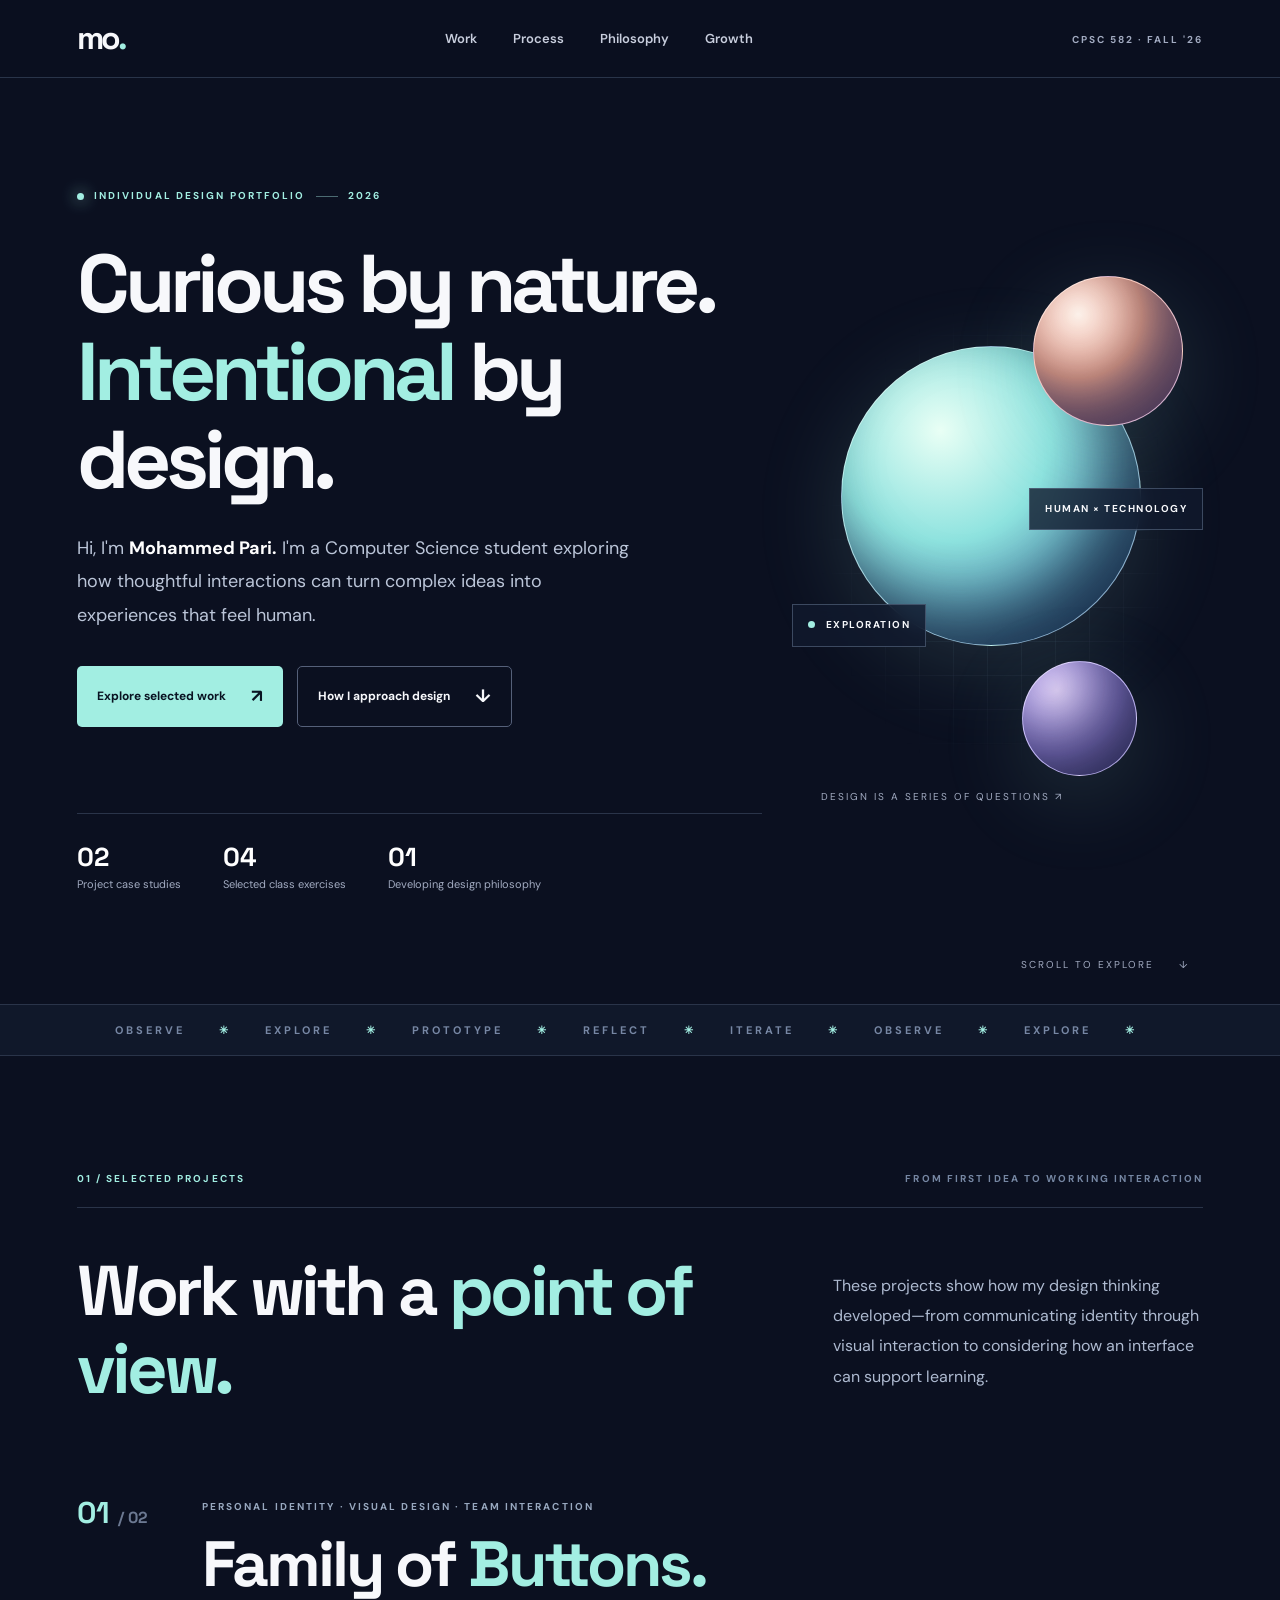
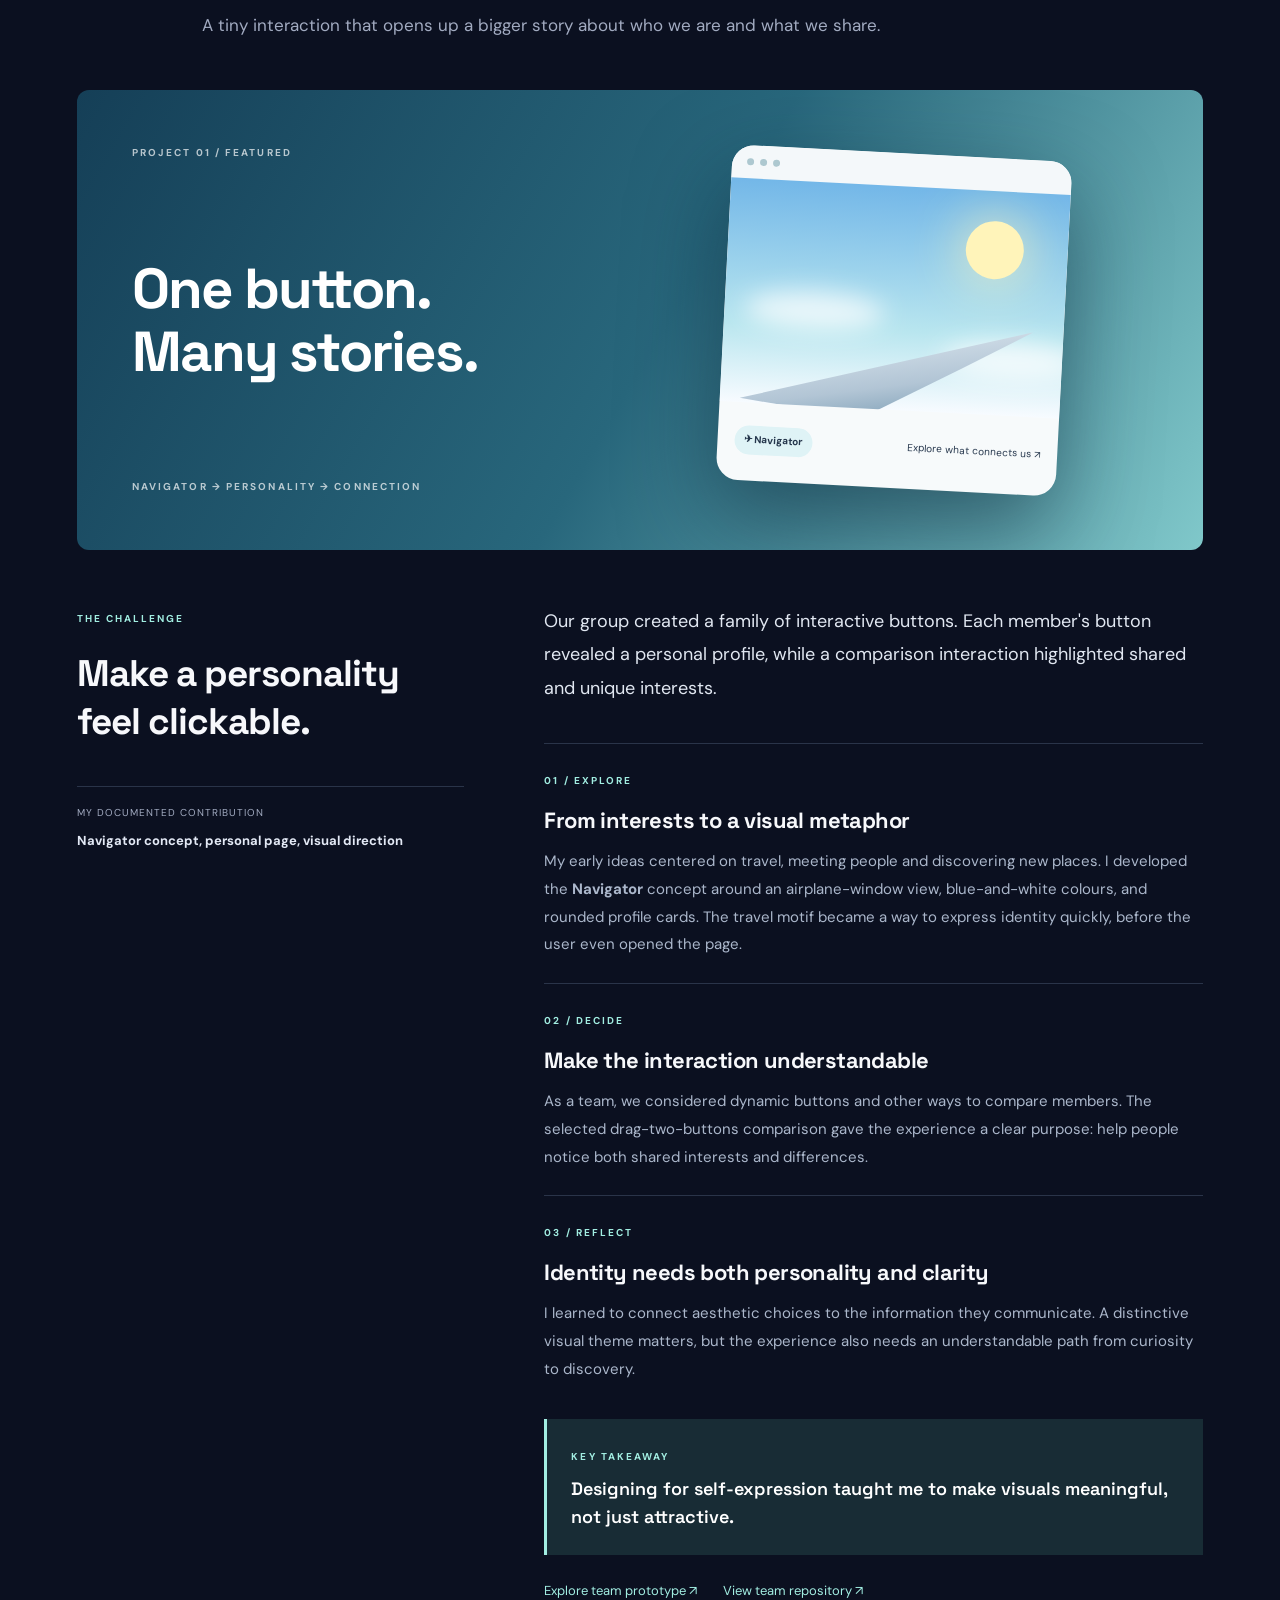
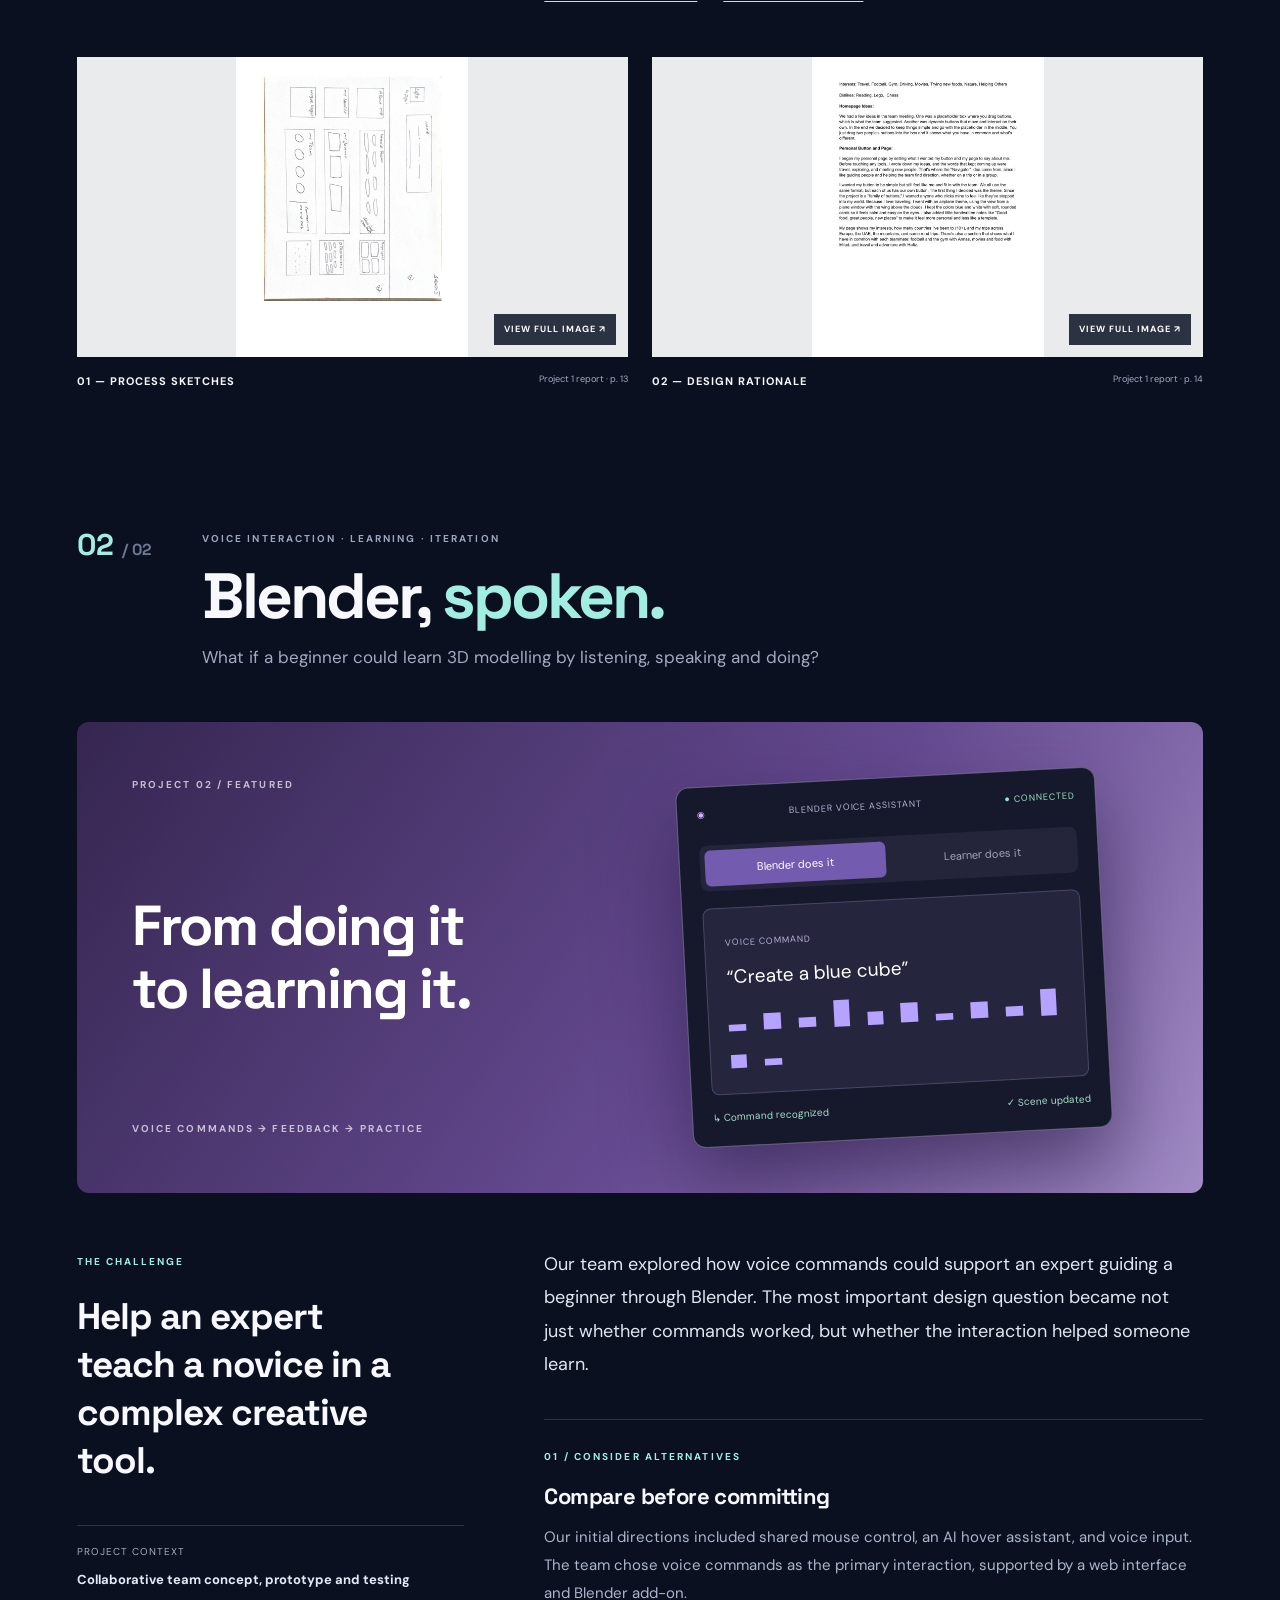
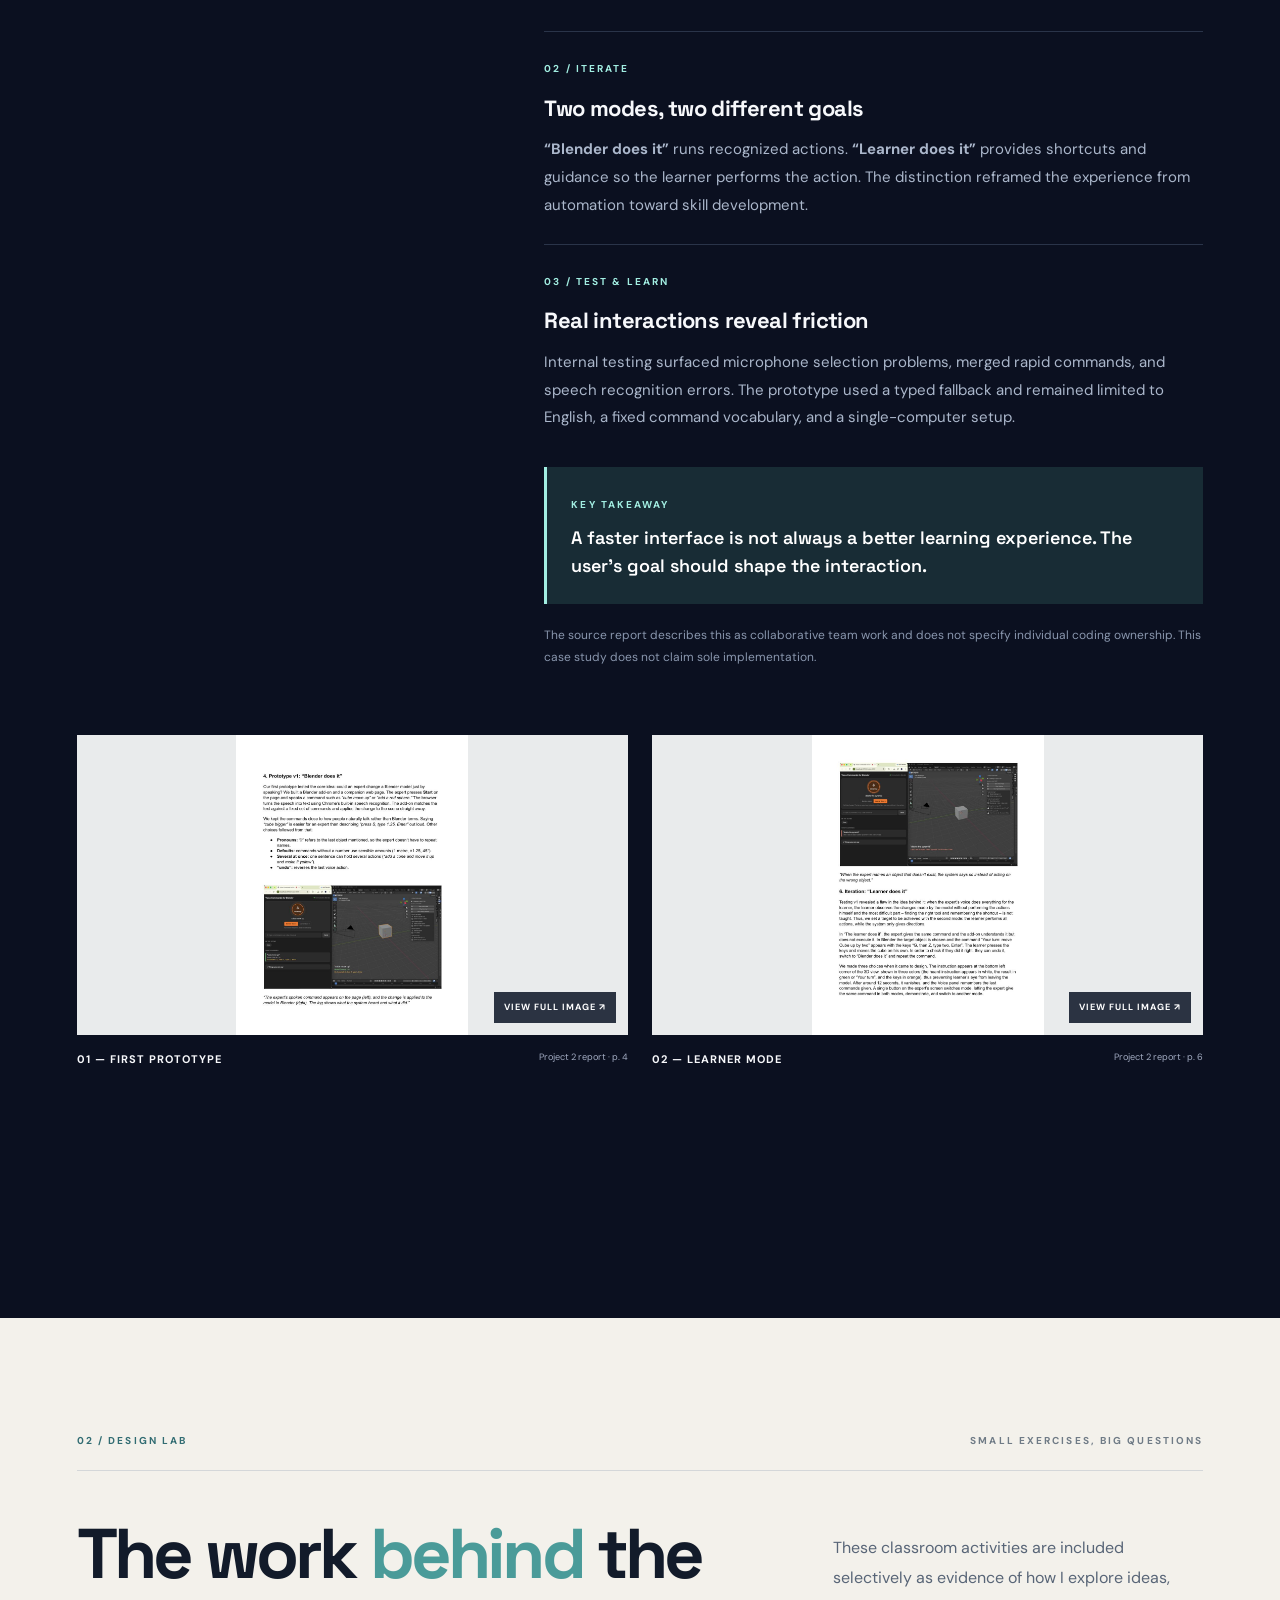
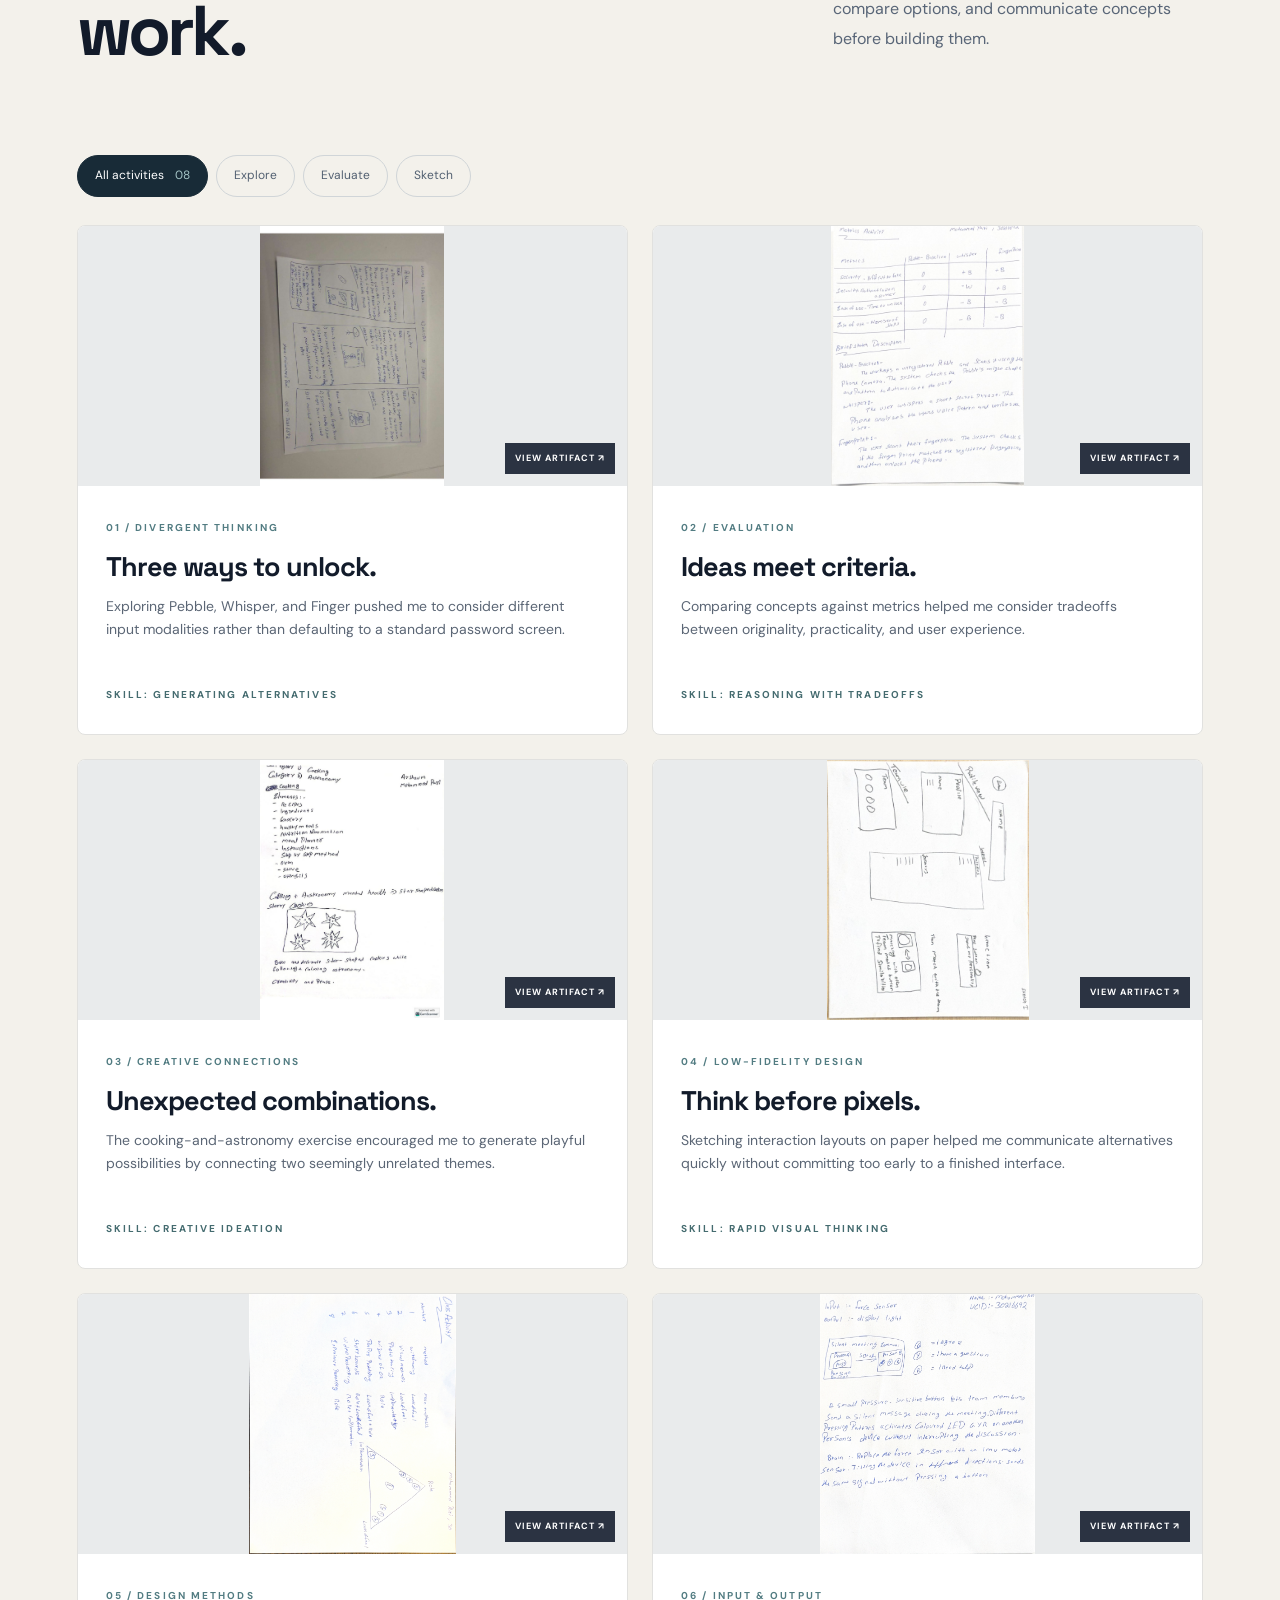
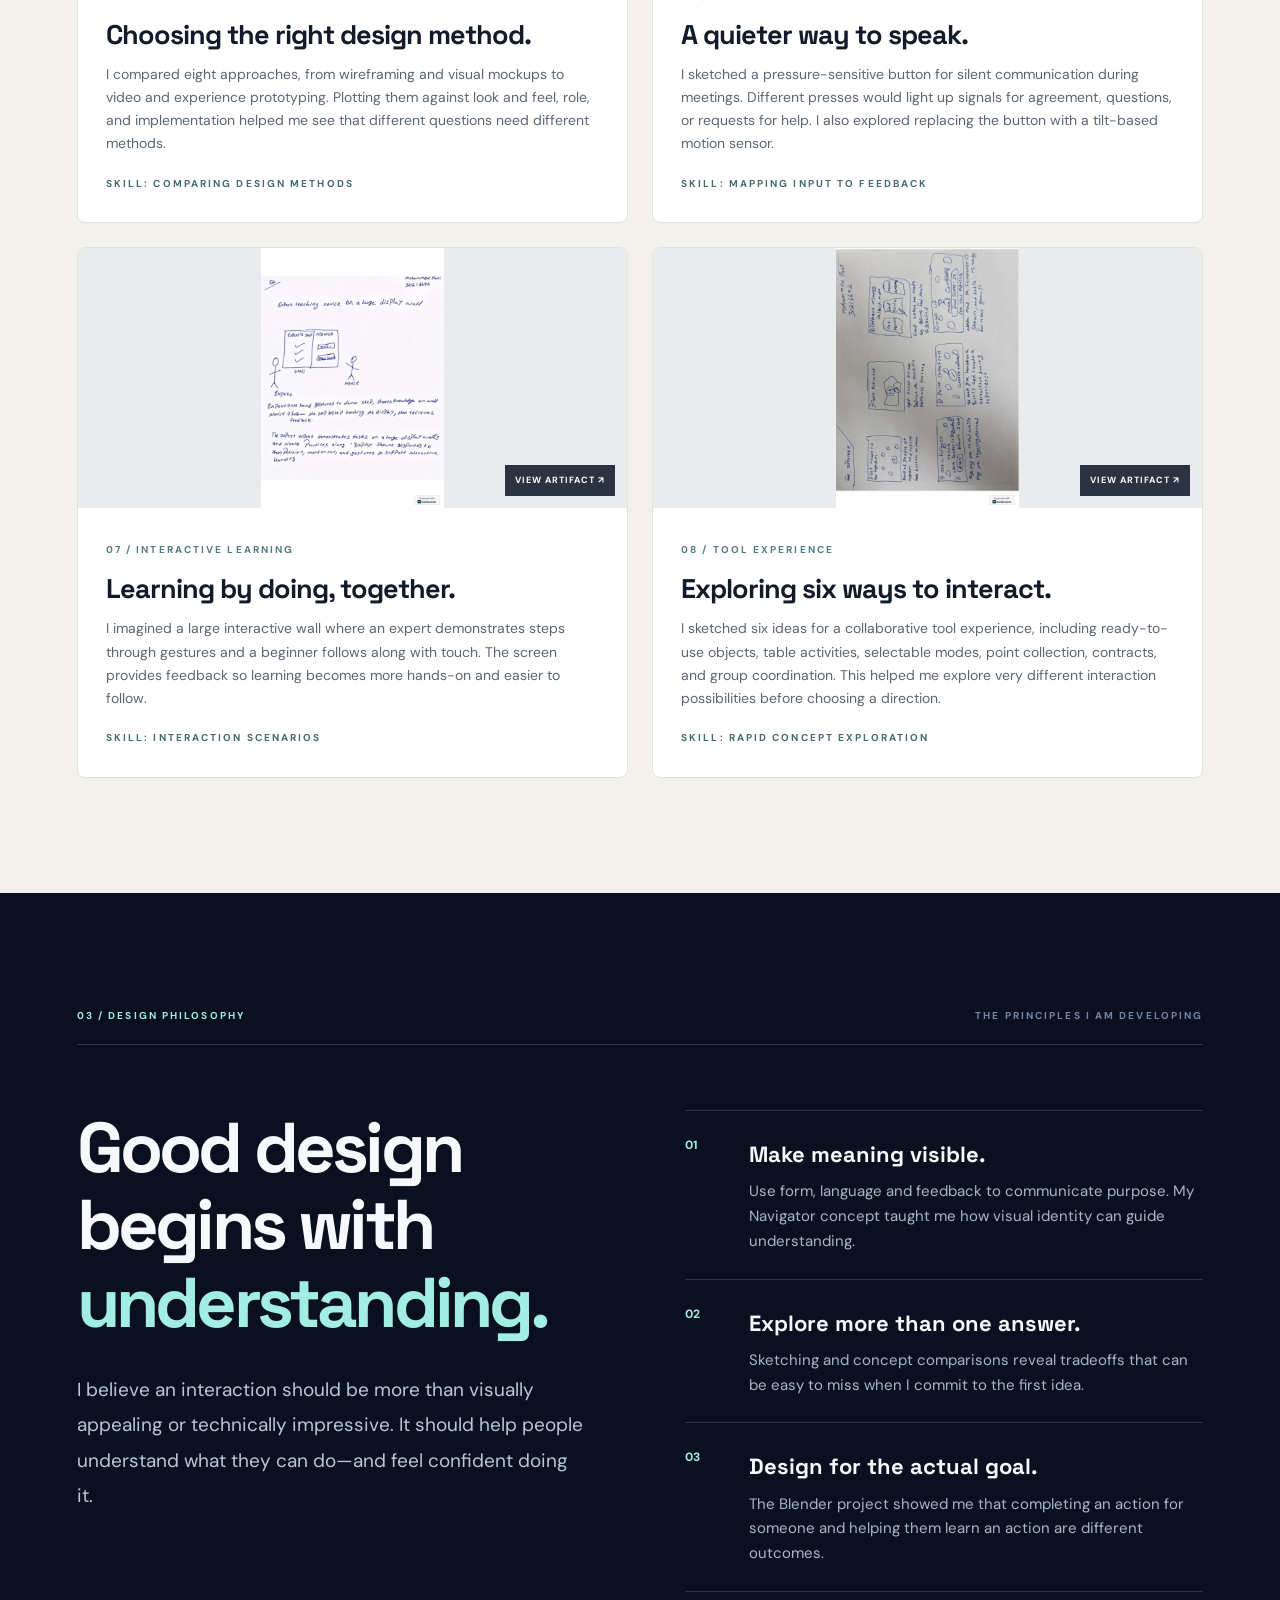
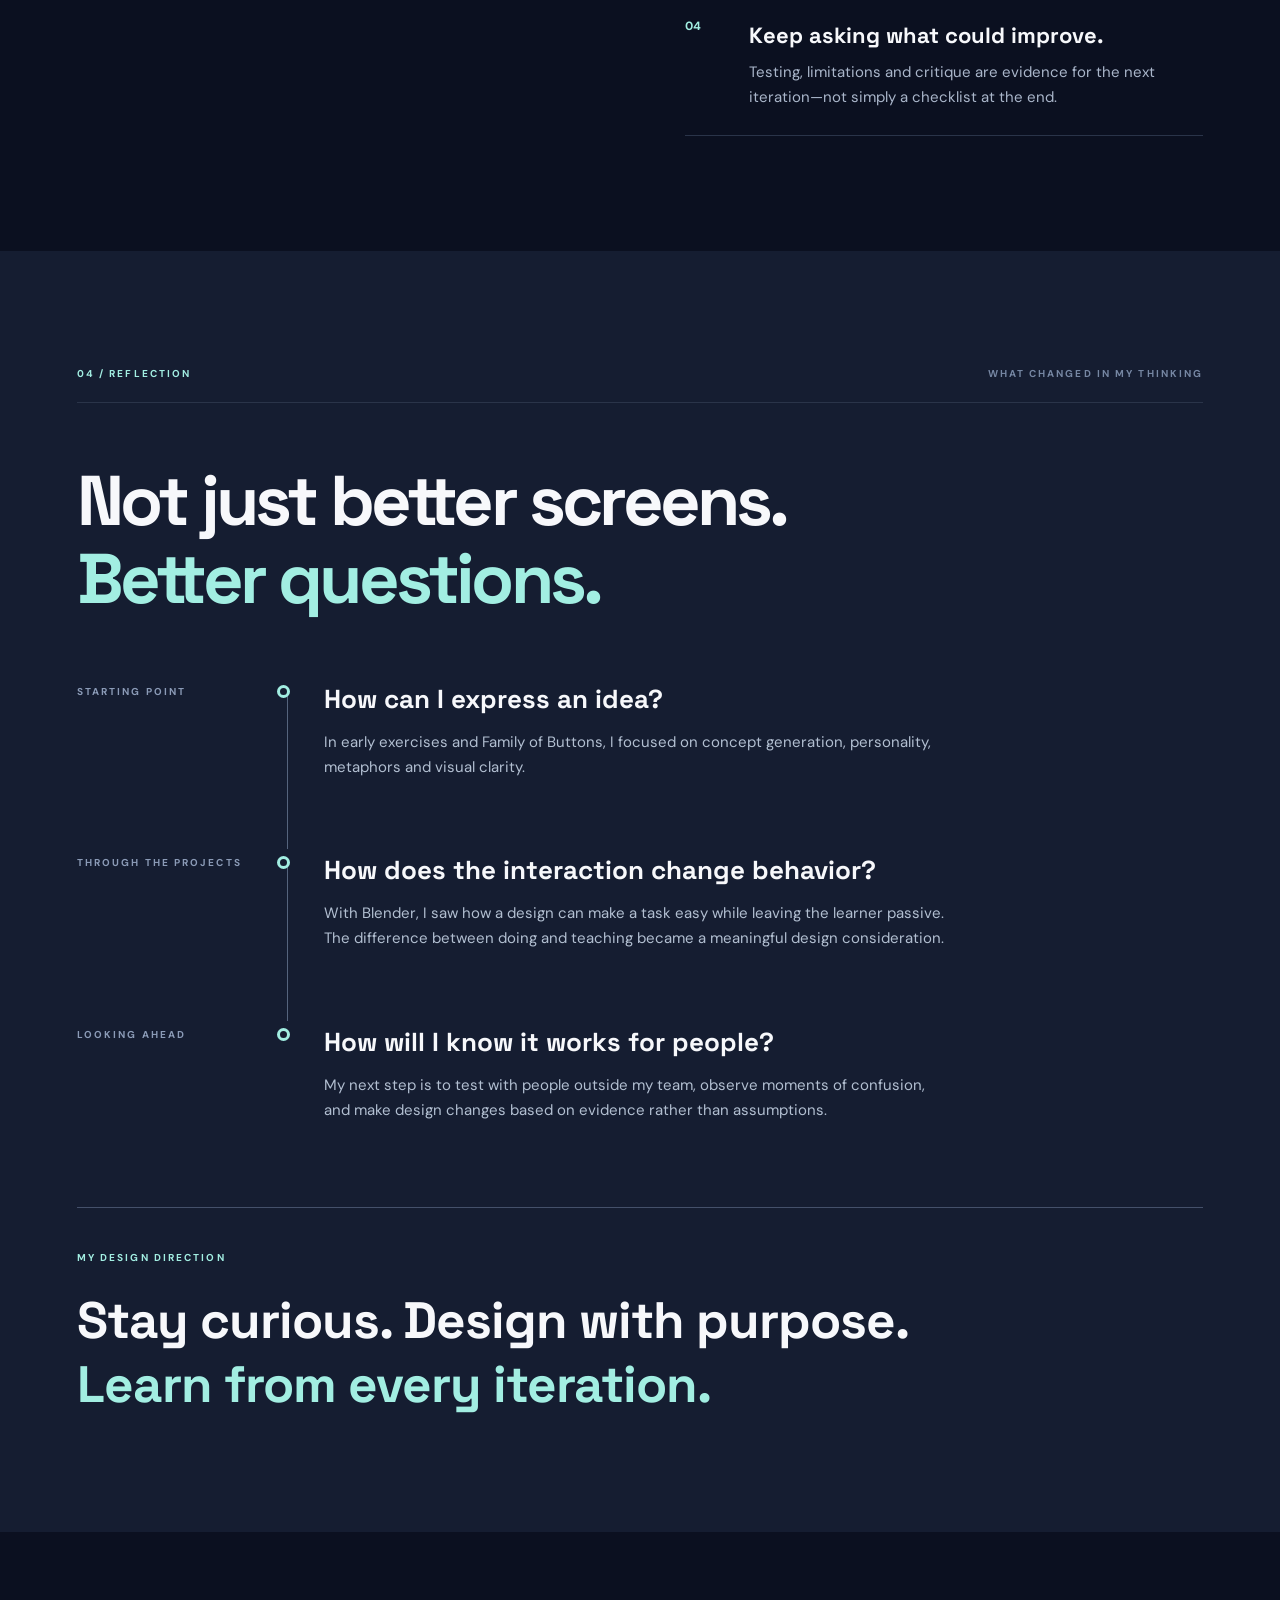
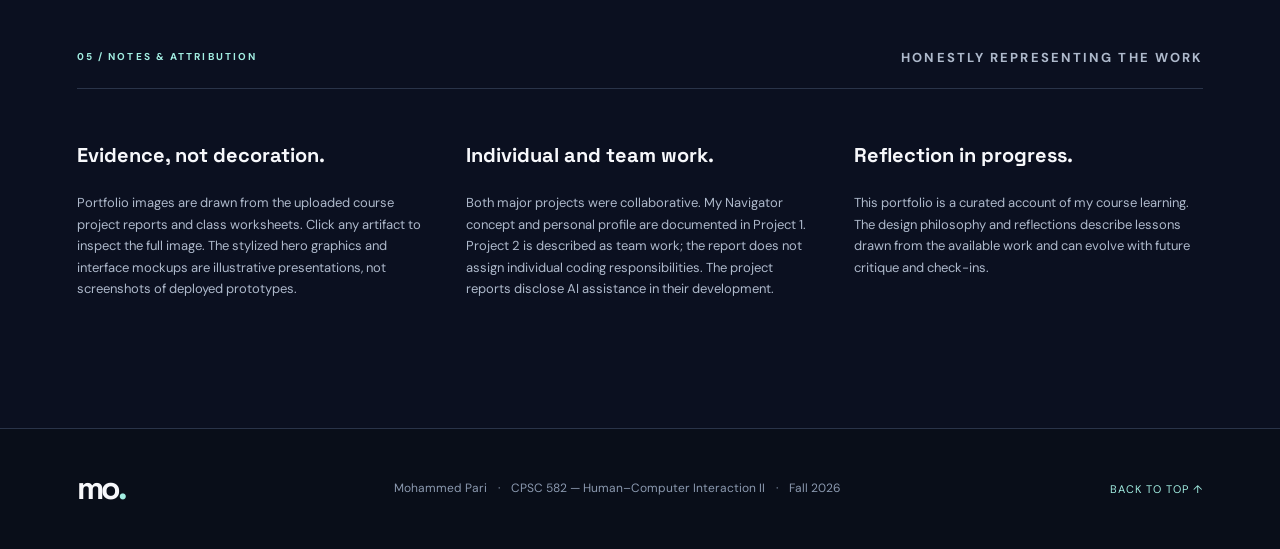
==== commit 1193808f: "Add files via upload" ====
--- a/index.html
+++ b/index.html
@@ -6,7 +6,7 @@
 <section class="section wrap" id="work"><div class="section-top"><span class="index">01 / SELECTED PROJECTS</span><p>FROM FIRST IDEA TO WORKING INTERACTION</p></div><div class="intro-grid"><h2>Work with a <em>point of view.</em></h2><p>These projects show how my design thinking developed—from communicating identity through visual interaction to considering how an interface can support learning.</p></div>
 <article class="case" id="project-one"><div class="case-header"><span class="case-num">01 <span> / 02</span></span><div class="case-headline"><span class="kicker">PERSONAL IDENTITY · VISUAL DESIGN · TEAM INTERACTION</span><h3>Family of <i>Buttons.</i></h3><p>A tiny interaction that opens up a bigger story about who we are and what we share.</p></div></div><div class="case-visual visual-blue"><div class="visual-copy"><span class="visual-index">PROJECT 01 / FEATURED</span><strong>One button.<br>Many stories.</strong><span class="visual-foot">NAVIGATOR → PERSONALITY → CONNECTION</span></div><div class="window-art"><div class="window-top"><span></span><span></span><span></span></div><div class="window-sky"><div class="sun"></div><div class="cloud c1"></div><div class="cloud c2"></div><div class="plane-wing"></div></div><div class="window-bottom"><span class="pill">✈ Navigator</span><span>Explore what connects us ↗</span></div></div></div><div class="case-details"><div class="case-sidebar"><span>THE CHALLENGE</span><h4>Make a personality feel clickable.</h4><div class="role"><small>MY DOCUMENTED CONTRIBUTION</small><b>Navigator concept, personal page, visual direction</b></div></div><div class="case-story"><p class="large">Our group created a family of interactive buttons. Each member's button revealed a personal profile, while a comparison interaction highlighted shared and unique interests.</p><div class="story-block"><span class="step">01 / EXPLORE</span><h5>From interests to a visual metaphor</h5><p>My early ideas centered on travel, meeting people and discovering new places. I developed the <strong>Navigator</strong> concept around an airplane-window view, blue-and-white colours, and rounded profile cards. The travel motif became a way to express identity quickly, before the user even opened the page.</p></div><div class="story-block"><span class="step">02 / DECIDE</span><h5>Make the interaction understandable</h5><p>As a team, we considered dynamic buttons and other ways to compare members. The selected drag-two-buttons comparison gave the experience a clear purpose: help people notice both shared interests and differences.</p></div><div class="story-block"><span class="step">03 / REFLECT</span><h5>Identity needs both personality and clarity</h5><p>I learned to connect aesthetic choices to the information they communicate. A distinctive visual theme matters, but the experience also needs an understandable path from curiosity to discovery.</p></div><div class="takeaway"><span>KEY TAKEAWAY</span><p>Designing for self-expression taught me to make visuals meaningful, not just attractive.</p></div><div class="case-links"><a href="https://miladrah.github.io/family-of-buttons/" target="_blank" rel="noopener noreferrer">Explore team prototype ↗</a><a href="https://github.com/MiladRah/family-of-buttons" target="_blank" rel="noopener noreferrer">View team repository ↗</a></div></div></div><div class="evidence-row"><figure><button class="image-button" data-lightbox="assets/p1-13.jpg" data-caption="Project 1 report — process sketches, p. 13"><img src="assets/p1-13.jpg" alt="Process sketches and layout explorations from the Family of Buttons report" loading="lazy"><span>VIEW FULL IMAGE ↗</span></button><figcaption><b>01 — PROCESS SKETCHES</b><small>Project 1 report · p. 13</small></figcaption></figure><figure><button class="image-button" data-lightbox="assets/p1-14.jpg" data-caption="Project 1 report — written rationale, p. 14"><img src="assets/p1-14.jpg" alt="Written design rationale from Family of Buttons project report" loading="lazy"><span>VIEW FULL IMAGE ↗</span></button><figcaption><b>02 — DESIGN RATIONALE</b><small>Project 1 report · p. 14</small></figcaption></figure></div></article>
 <article class="case" id="project-two"><div class="case-header"><span class="case-num">02 <span> / 02</span></span><div class="case-headline"><span class="kicker">VOICE INTERACTION · LEARNING · ITERATION</span><h3>Blender, <i>spoken.</i></h3><p>What if a beginner could learn 3D modelling by listening, speaking and doing?</p></div></div><div class="case-visual visual-violet"><div class="visual-copy"><span class="visual-index">PROJECT 02 / FEATURED</span><strong>From doing it<br>to learning it.</strong><span class="visual-foot">VOICE COMMANDS → FEEDBACK → PRACTICE</span></div><div class="voice-ui"><div class="voice-top"><span>◉</span> BLENDER VOICE ASSISTANT <span>● CONNECTED</span></div><div class="mode-row"><span class="selected">Blender does it</span><span>Learner does it</span></div><div class="voice-command"><small>VOICE COMMAND</small><p>“Create a blue cube”</p><div class="wave">▂ ▅ ▃ █ ▄ ▆ ▂ ▅ ▃ █ ▄ ▂</div></div><div class="voice-bottom"><span>↳ Command recognized</span><span>✓ Scene updated</span></div></div></div><div class="case-details"><div class="case-sidebar"><span>THE CHALLENGE</span><h4>Help an expert teach a novice in a complex creative tool.</h4><div class="role"><small>PROJECT CONTEXT</small><b>Collaborative team concept, prototype and testing</b></div></div><div class="case-story"><p class="large">Our team explored how voice commands could support an expert guiding a beginner through Blender. The most important design question became not just whether commands worked, but whether the interaction helped someone learn.</p><div class="story-block"><span class="step">01 / CONSIDER ALTERNATIVES</span><h5>Compare before committing</h5><p>Our initial directions included shared mouse control, an AI hover assistant, and voice input. The team chose voice commands as the primary interaction, supported by a web interface and Blender add-on.</p></div><div class="story-block"><span class="step">02 / ITERATE</span><h5>Two modes, two different goals</h5><p><strong>“Blender does it”</strong> runs recognized actions. <strong>“Learner does it”</strong> provides shortcuts and guidance so the learner performs the action. The distinction reframed the experience from automation toward skill development.</p></div><div class="story-block"><span class="step">03 / TEST & LEARN</span><h5>Real interactions reveal friction</h5><p>Internal testing surfaced microphone selection problems, merged rapid commands, and speech recognition errors. The prototype used a typed fallback and remained limited to English, a fixed command vocabulary, and a single-computer setup.</p></div><div class="takeaway"><span>KEY TAKEAWAY</span><p>A faster interface is not always a better learning experience. The user's goal should shape the interaction.</p></div><p class="small-note">The source report describes this as collaborative team work and does not specify individual coding ownership. This case study does not claim sole implementation.</p></div></div><div class="evidence-row"><figure><button class="image-button" data-lightbox="assets/p2-4.jpg" data-caption="Project 2 report — first prototype, p. 4"><img src="assets/p2-4.jpg" alt="Project 2 report screenshot showing the Blender voice-command prototype" loading="lazy"><span>VIEW FULL IMAGE ↗</span></button><figcaption><b>01 — FIRST PROTOTYPE</b><small>Project 2 report · p. 4</small></figcaption></figure><figure><button class="image-button" data-lightbox="assets/p2-6.jpg" data-caption="Project 2 report — learner mode, p. 6"><img src="assets/p2-6.jpg" alt="Project 2 report showing the learner-oriented Blender interaction" loading="lazy"><span>VIEW FULL IMAGE ↗</span></button><figcaption><b>02 — LEARNER MODE</b><small>Project 2 report · p. 6</small></figcaption></figure></div></article></section>
-<section class="section process-section" id="process"><div class="wrap"><div class="section-top"><span class="index">02 / DESIGN LAB</span><p>SMALL EXERCISES, BIG QUESTIONS</p></div><div class="intro-grid"><h2>The work <em>behind</em> the work.</h2><p>These classroom activities are included selectively as evidence of how I explore ideas, compare options, and communicate concepts before building them.</p></div><div class="filter-bar" aria-label="Filter design activities"><button class="filter active" data-filter="all" aria-pressed="true">All activities <span>04</span></button><button class="filter" data-filter="explore" aria-pressed="false">Explore</button><button class="filter" data-filter="evaluate" aria-pressed="false">Evaluate</button><button class="filter" data-filter="sketch" aria-pressed="false">Sketch</button></div><div class="activity-grid"><article class="activity" data-category="explore"><button class="image-button" data-lightbox="assets/auth-1.jpg" data-caption="Authentication concepts — Pebble, Whisper, Finger"><img src="assets/auth-1.jpg" alt="Handwritten Pebble, Whisper and Finger authentication concept activity" loading="lazy"><span>VIEW ARTIFACT ↗</span></button><div class="activity-body"><span class="activity-no">01 / DIVERGENT THINKING</span><h3>Three ways to unlock.</h3><p>Exploring Pebble, Whisper, and Finger pushed me to consider different input modalities rather than defaulting to a standard password screen.</p><b>SKILL: GENERATING ALTERNATIVES</b></div></article><article class="activity" data-category="evaluate"><button class="image-button" data-lightbox="assets/metrics-1.jpg" data-caption="Metrics activity — comparing design ideas"><img src="assets/metrics-1.jpg" alt="Handwritten evaluation metrics worksheet comparing concepts" loading="lazy"><span>VIEW ARTIFACT ↗</span></button><div class="activity-body"><span class="activity-no">02 / EVALUATION</span><h3>Ideas meet criteria.</h3><p>Comparing concepts against metrics helped me consider tradeoffs between originality, practicality, and user experience.</p><b>SKILL: REASONING WITH TRADEOFFS</b></div></article><article class="activity" data-category="explore"><button class="image-button" data-lightbox="assets/activity-2.jpg" data-caption="Creative combination — cooking and astronomy"><img src="assets/activity-2.jpg" alt="Cooking and astronomy activity featuring star-shaped cookie ideas" loading="lazy"><span>VIEW ARTIFACT ↗</span></button><div class="activity-body"><span class="activity-no">03 / CREATIVE CONNECTIONS</span><h3>Unexpected combinations.</h3><p>The cooking-and-astronomy exercise encouraged me to generate playful possibilities by connecting two seemingly unrelated themes.</p><b>SKILL: CREATIVE IDEATION</b></div></article><article class="activity" data-category="sketch"><button class="image-button" data-lightbox="assets/button-1.jpg" data-caption="Button interaction design sketches"><img src="assets/button-1.jpg" alt="Sketches of button concepts and interaction layouts" loading="lazy"><span>VIEW ARTIFACT ↗</span></button><div class="activity-body"><span class="activity-no">04 / LOW-FIDELITY DESIGN</span><h3>Think before pixels.</h3><p>Sketching interaction layouts on paper helped me communicate alternatives quickly without committing too early to a finished interface.</p><b>SKILL: RAPID VISUAL THINKING</b></div></article></div></div></section>
+<section class="section process-section" id="process"><div class="wrap"><div class="section-top"><span class="index">02 / DESIGN LAB</span><p>SMALL EXERCISES, BIG QUESTIONS</p></div><div class="intro-grid"><h2>The work <em>behind</em> the work.</h2><p>These classroom activities are included selectively as evidence of how I explore ideas, compare options, and communicate concepts before building them.</p></div><div class="filter-bar" aria-label="Filter design activities"><button class="filter active" data-filter="all" aria-pressed="true">All activities <span>08</span></button><button class="filter" data-filter="explore" aria-pressed="false">Explore</button><button class="filter" data-filter="evaluate" aria-pressed="false">Evaluate</button><button class="filter" data-filter="sketch" aria-pressed="false">Sketch</button></div><div class="activity-grid"><article class="activity" data-category="explore"><button class="image-button" data-lightbox="assets/auth-1.jpg" data-caption="Authentication concepts — Pebble, Whisper, Finger"><img src="assets/auth-1.jpg" alt="Handwritten Pebble, Whisper and Finger authentication concept activity" loading="lazy"><span>VIEW ARTIFACT ↗</span></button><div class="activity-body"><span class="activity-no">01 / DIVERGENT THINKING</span><h3>Three ways to unlock.</h3><p>Exploring Pebble, Whisper, and Finger pushed me to consider different input modalities rather than defaulting to a standard password screen.</p><b>SKILL: GENERATING ALTERNATIVES</b></div></article><article class="activity" data-category="evaluate"><button class="image-button" data-lightbox="assets/metrics-1.jpg" data-caption="Metrics activity — comparing design ideas"><img src="assets/metrics-1.jpg" alt="Handwritten evaluation metrics worksheet comparing concepts" loading="lazy"><span>VIEW ARTIFACT ↗</span></button><div class="activity-body"><span class="activity-no">02 / EVALUATION</span><h3>Ideas meet criteria.</h3><p>Comparing concepts against metrics helped me consider tradeoffs between originality, practicality, and user experience.</p><b>SKILL: REASONING WITH TRADEOFFS</b></div></article><article class="activity" data-category="explore"><button class="image-button" data-lightbox="assets/activity-2.jpg" data-caption="Creative combination — cooking and astronomy"><img src="assets/activity-2.jpg" alt="Cooking and astronomy activity featuring star-shaped cookie ideas" loading="lazy"><span>VIEW ARTIFACT ↗</span></button><div class="activity-body"><span class="activity-no">03 / CREATIVE CONNECTIONS</span><h3>Unexpected combinations.</h3><p>The cooking-and-astronomy exercise encouraged me to generate playful possibilities by connecting two seemingly unrelated themes.</p><b>SKILL: CREATIVE IDEATION</b></div></article><article class="activity" data-category="sketch"><button class="image-button" data-lightbox="assets/button-1.jpg" data-caption="Button interaction design sketches"><img src="assets/button-1.jpg" alt="Sketches of button concepts and interaction layouts" loading="lazy"><span>VIEW ARTIFACT ↗</span></button><div class="activity-body"><span class="activity-no">04 / LOW-FIDELITY DESIGN</span><h3>Think before pixels.</h3><p>Sketching interaction layouts on paper helped me communicate alternatives quickly without committing too early to a finished interface.</p><b>SKILL: RAPID VISUAL THINKING</b></div></article><article class="activity" data-category="evaluate"><button class="image-button" data-lightbox="assets/design-methods.jpg" data-caption="Handwritten list of eight design methods and triangular comparison diagram"><img src="assets/design-methods.jpg" alt="Handwritten list of eight design methods and triangular comparison diagram" loading="lazy"><span>VIEW ARTIFACT ↗</span></button><div class="activity-body"><span class="activity-no">05 / DESIGN METHODS</span><h3>Choosing the right design method.</h3><p>I compared eight approaches, from wireframing and visual mockups to video and experience prototyping. Plotting them against look and feel, role, and implementation helped me see that different questions need different methods.</p><b>SKILL: COMPARING DESIGN METHODS</b></div></article><article class="activity" data-category="sketch"><button class="image-button" data-lightbox="assets/force-sensor.jpg" data-caption="Sketch of force-sensor silent meeting communication with LED feedback"><img src="assets/force-sensor.jpg" alt="Sketch of force-sensor silent meeting communication with LED feedback" loading="lazy"><span>VIEW ARTIFACT ↗</span></button><div class="activity-body"><span class="activity-no">06 / INPUT & OUTPUT</span><h3>A quieter way to speak.</h3><p>I sketched a pressure-sensitive button for silent communication during meetings. Different presses would light up signals for agreement, questions, or requests for help. I also explored replacing the button with a tilt-based motion sensor.</p><b>SKILL: MAPPING INPUT TO FEEDBACK</b></div></article><article class="activity" data-category="sketch"><button class="image-button" data-lightbox="assets/learning-wall.jpg" data-caption="Sketch of an expert and novice working on an interactive display wall"><img src="assets/learning-wall.jpg" alt="Sketch of an expert and novice working on an interactive display wall" loading="lazy"><span>VIEW ARTIFACT ↗</span></button><div class="activity-body"><span class="activity-no">07 / INTERACTIVE LEARNING</span><h3>Learning by doing, together.</h3><p>I imagined a large interactive wall where an expert demonstrates steps through gestures and a beginner follows along with touch. The screen provides feedback so learning becomes more hands-on and easier to follow.</p><b>SKILL: INTERACTION SCENARIOS</b></div></article><article class="activity" data-category="explore"><button class="image-button" data-lightbox="assets/tool-experience.jpg" data-caption="Six hand-drawn interface concepts for a collaborative tool experience"><img src="assets/tool-experience.jpg" alt="Six hand-drawn interface concepts for a collaborative tool experience" loading="lazy"><span>VIEW ARTIFACT ↗</span></button><div class="activity-body"><span class="activity-no">08 / TOOL EXPERIENCE</span><h3>Exploring six ways to interact.</h3><p>I sketched six ideas for a collaborative tool experience, including ready-to-use objects, table activities, selectable modes, point collection, contracts, and group coordination. This helped me explore very different interaction possibilities before choosing a direction.</p><b>SKILL: RAPID CONCEPT EXPLORATION</b></div></article></div></div></section>
 <section class="section wrap" id="philosophy"><div class="section-top"><span class="index">03 / DESIGN PHILOSOPHY</span><p>THE PRINCIPLES I AM DEVELOPING</p></div><div class="philosophy-grid"><div><h2>Good design begins with <em>understanding.</em></h2><p class="philosophy-lede">I believe an interaction should be more than visually appealing or technically impressive. It should help people understand what they can do—and feel confident doing it.</p></div><div class="principles"><div><span>01</span><div><h3>Make meaning visible.</h3><p>Use form, language and feedback to communicate purpose. My Navigator concept taught me how visual identity can guide understanding.</p></div></div><div><span>02</span><div><h3>Explore more than one answer.</h3><p>Sketching and concept comparisons reveal tradeoffs that can be easy to miss when I commit to the first idea.</p></div></div><div><span>03</span><div><h3>Design for the actual goal.</h3><p>The Blender project showed me that completing an action for someone and helping them learn an action are different outcomes.</p></div></div><div><span>04</span><div><h3>Keep asking what could improve.</h3><p>Testing, limitations and critique are evidence for the next iteration—not simply a checklist at the end.</p></div></div></div></div></section>
 <section class="section growth-section" id="growth"><div class="wrap"><div class="section-top"><span class="index">04 / REFLECTION</span><p>WHAT CHANGED IN MY THINKING</p></div><h2>Not just better screens.<br><em>Better questions.</em></h2><div class="growth-timeline"><div class="growth-item"><span class="time">STARTING POINT</span><div class="timeline-dot"></div><div><h3>How can I express an idea?</h3><p>In early exercises and Family of Buttons, I focused on concept generation, personality, metaphors and visual clarity.</p></div></div><div class="growth-item"><span class="time">THROUGH THE PROJECTS</span><div class="timeline-dot"></div><div><h3>How does the interaction change behavior?</h3><p>With Blender, I saw how a design can make a task easy while leaving the learner passive. The difference between doing and teaching became a meaningful design consideration.</p></div></div><div class="growth-item"><span class="time">LOOKING AHEAD</span><div class="timeline-dot"></div><div><h3>How will I know it works for people?</h3><p>My next step is to test with people outside my team, observe moments of confusion, and make design changes based on evidence rather than assumptions.</p></div></div></div><div class="closing"><span>MY DESIGN DIRECTION</span><p>Stay curious. Design with purpose.<br><i>Learn from every iteration.</i></p></div></div></section>
 <section class="section wrap credits" id="credits"><div class="section-top"><span class="index">05 / NOTES & ATTRIBUTION</span><p>HONESTLY REPRESENTING THE WORK</p></div><div class="credits-grid"><div><h3>Evidence, not decoration.</h3><p>Portfolio images are drawn from the uploaded course project reports and class worksheets. Click any artifact to inspect the full image. The stylized hero graphics and interface mockups are illustrative presentations, not screenshots of deployed prototypes.</p></div><div><h3>Individual and team work.</h3><p>Both major projects were collaborative. My Navigator concept and personal profile are documented in Project 1. Project 2 is described as team work; the report does not assign individual coding responsibilities. The project reports disclose AI assistance in their development.</p></div><div><h3>Reflection in progress.</h3><p>This portfolio is a curated account of my course learning. The design philosophy and reflections describe lessons drawn from the available work and can evolve with future critique and check-ins.</p></div></div></section></main>
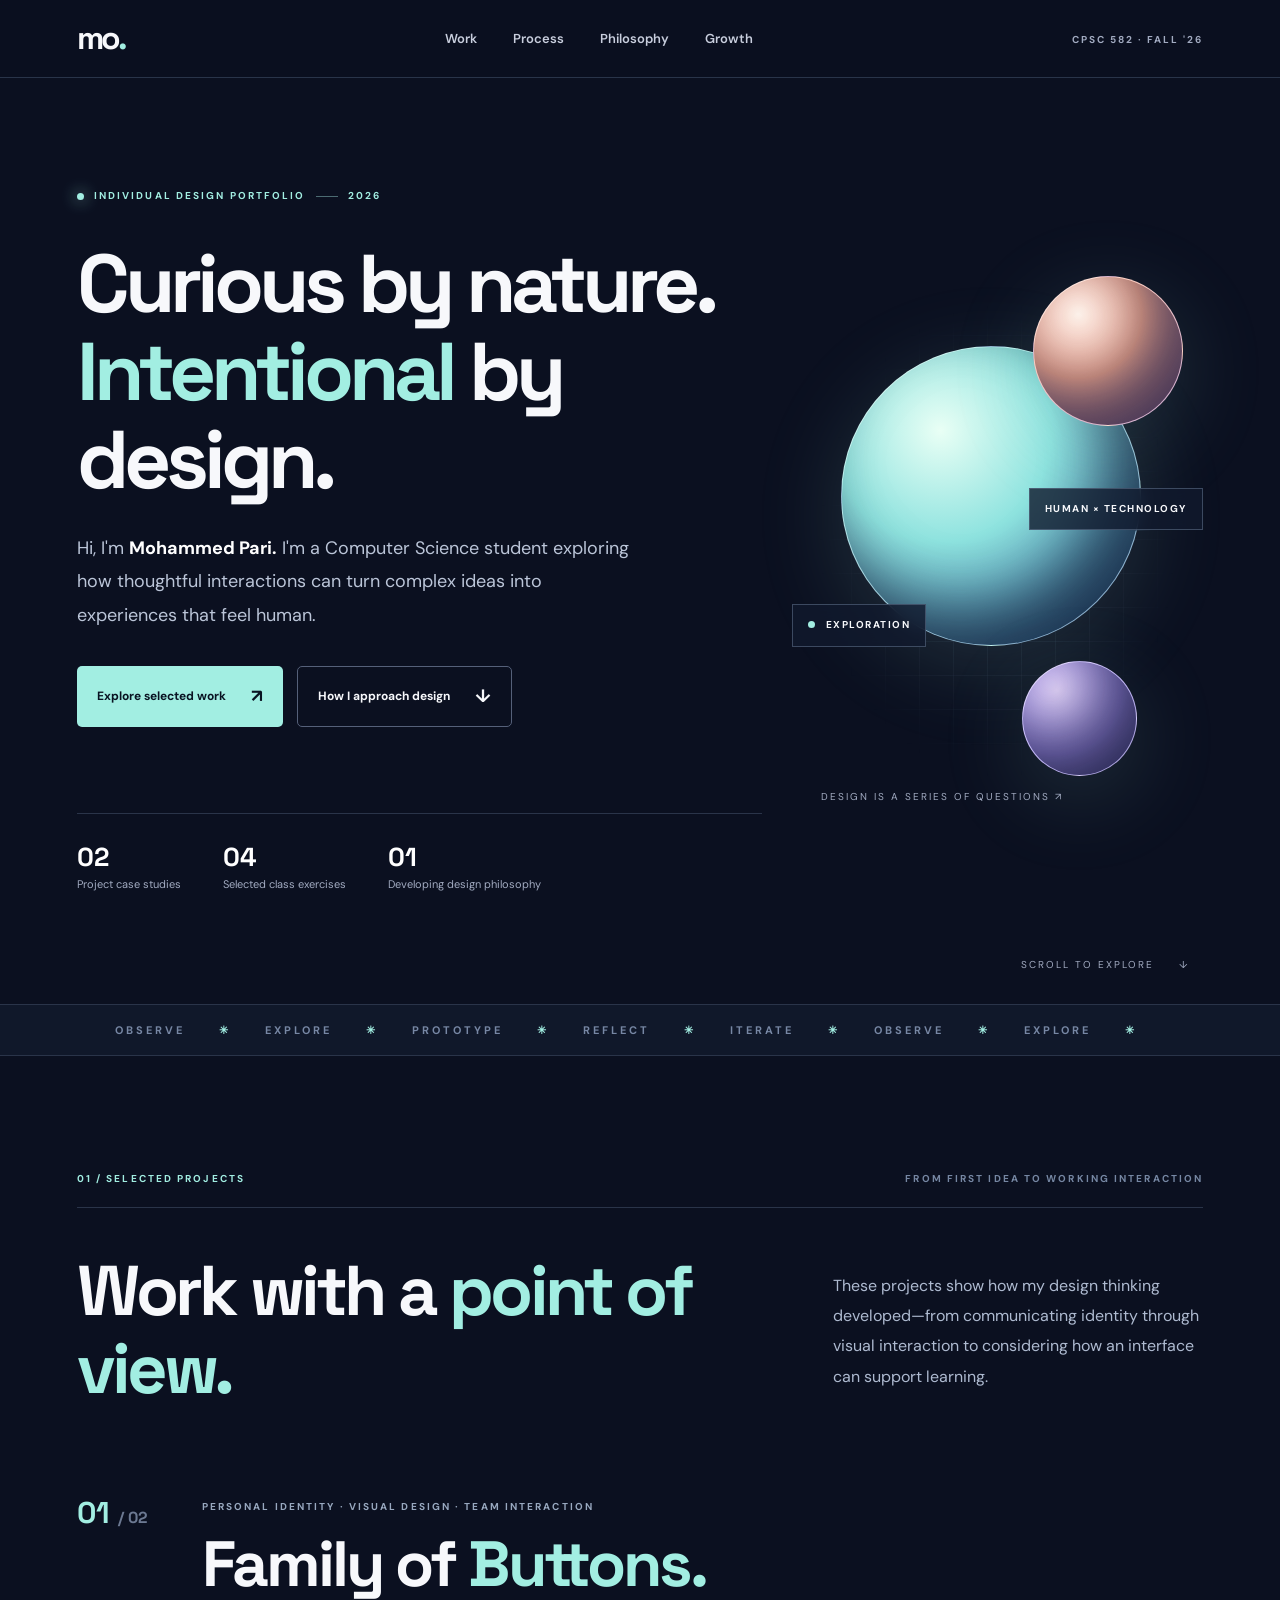
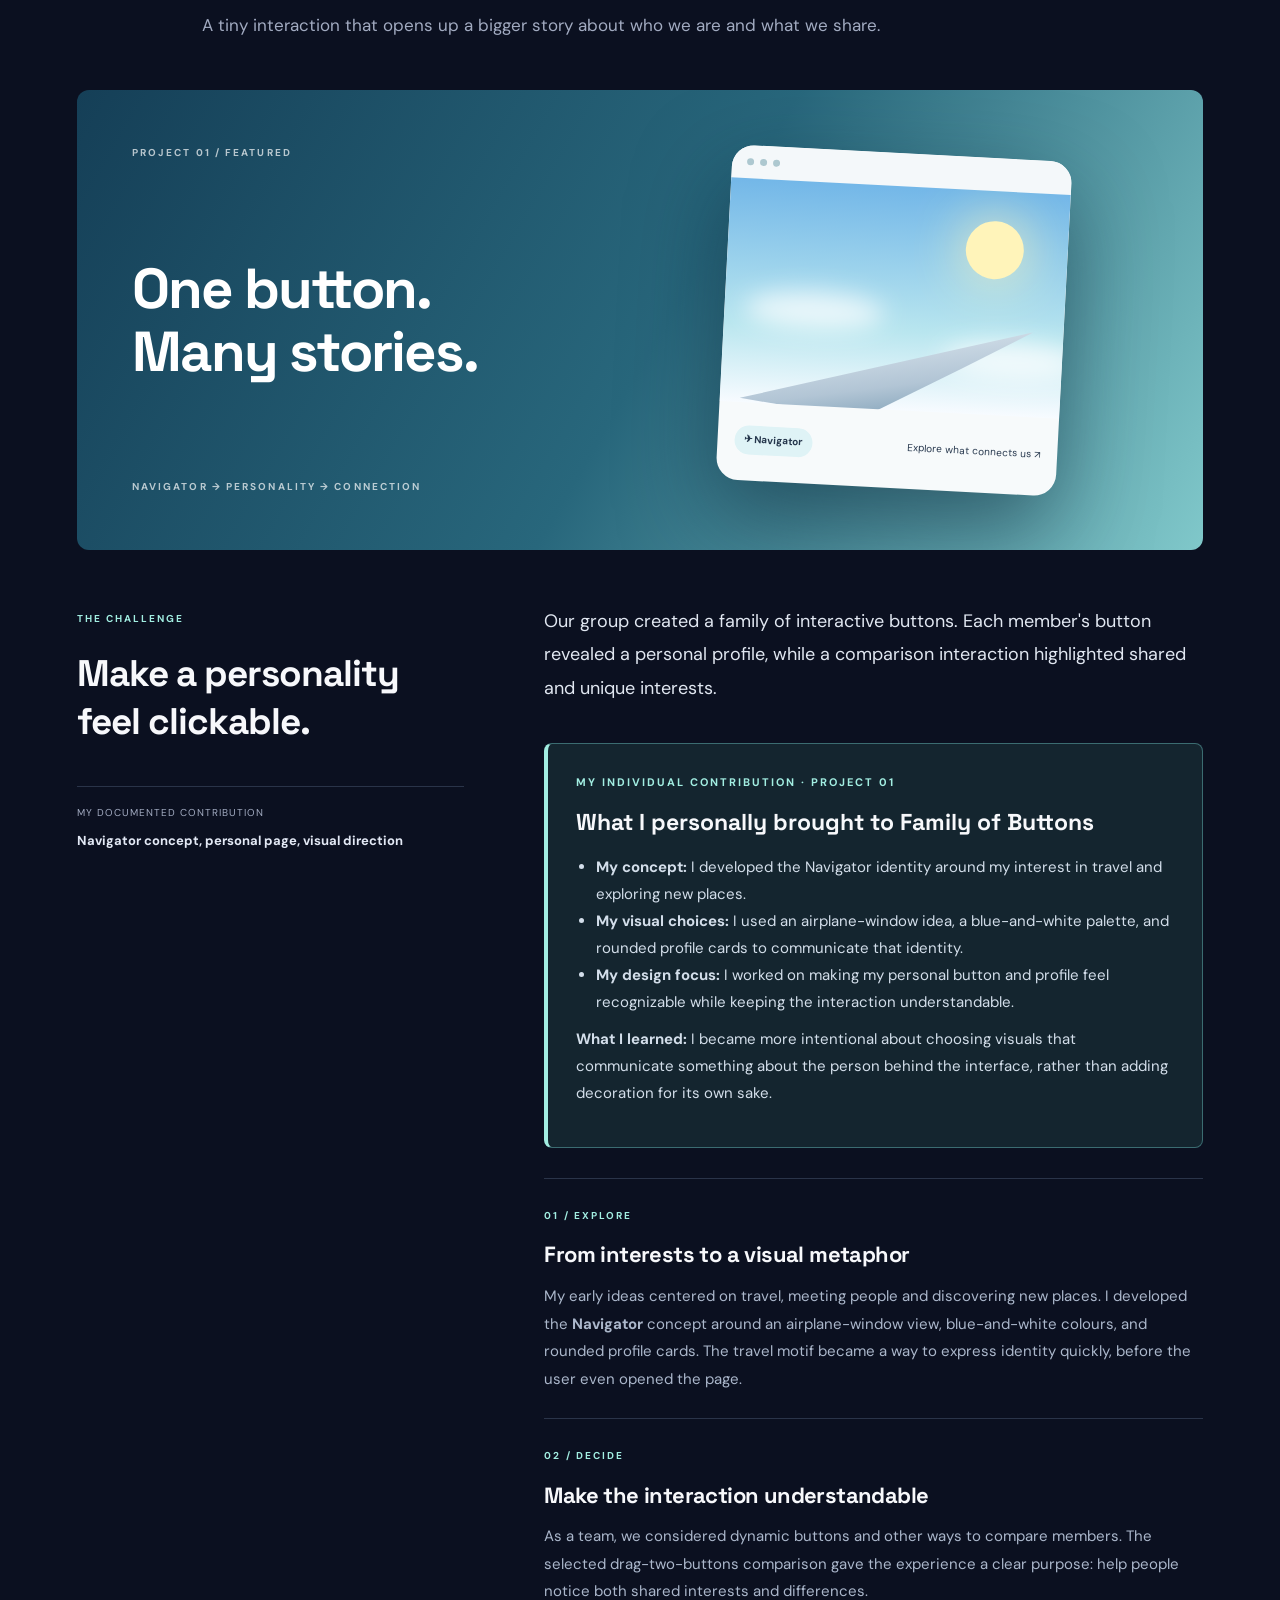
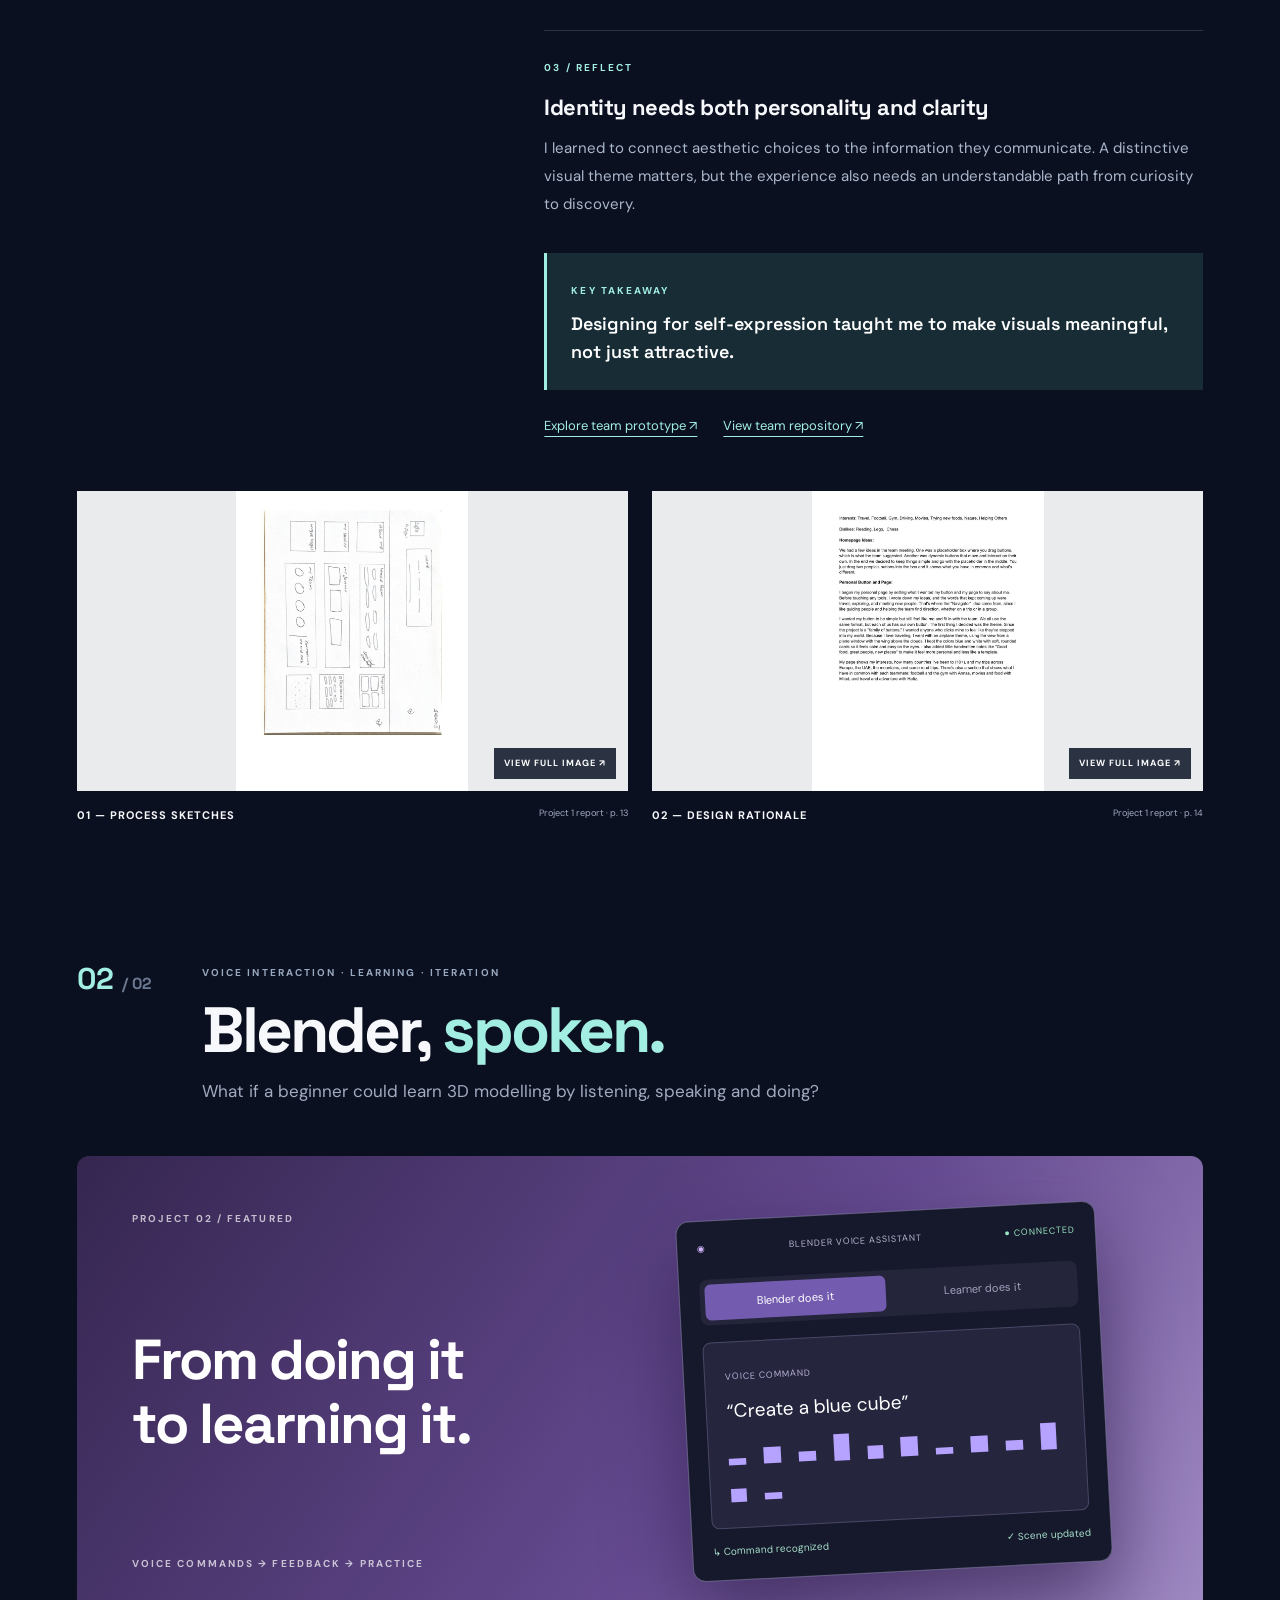
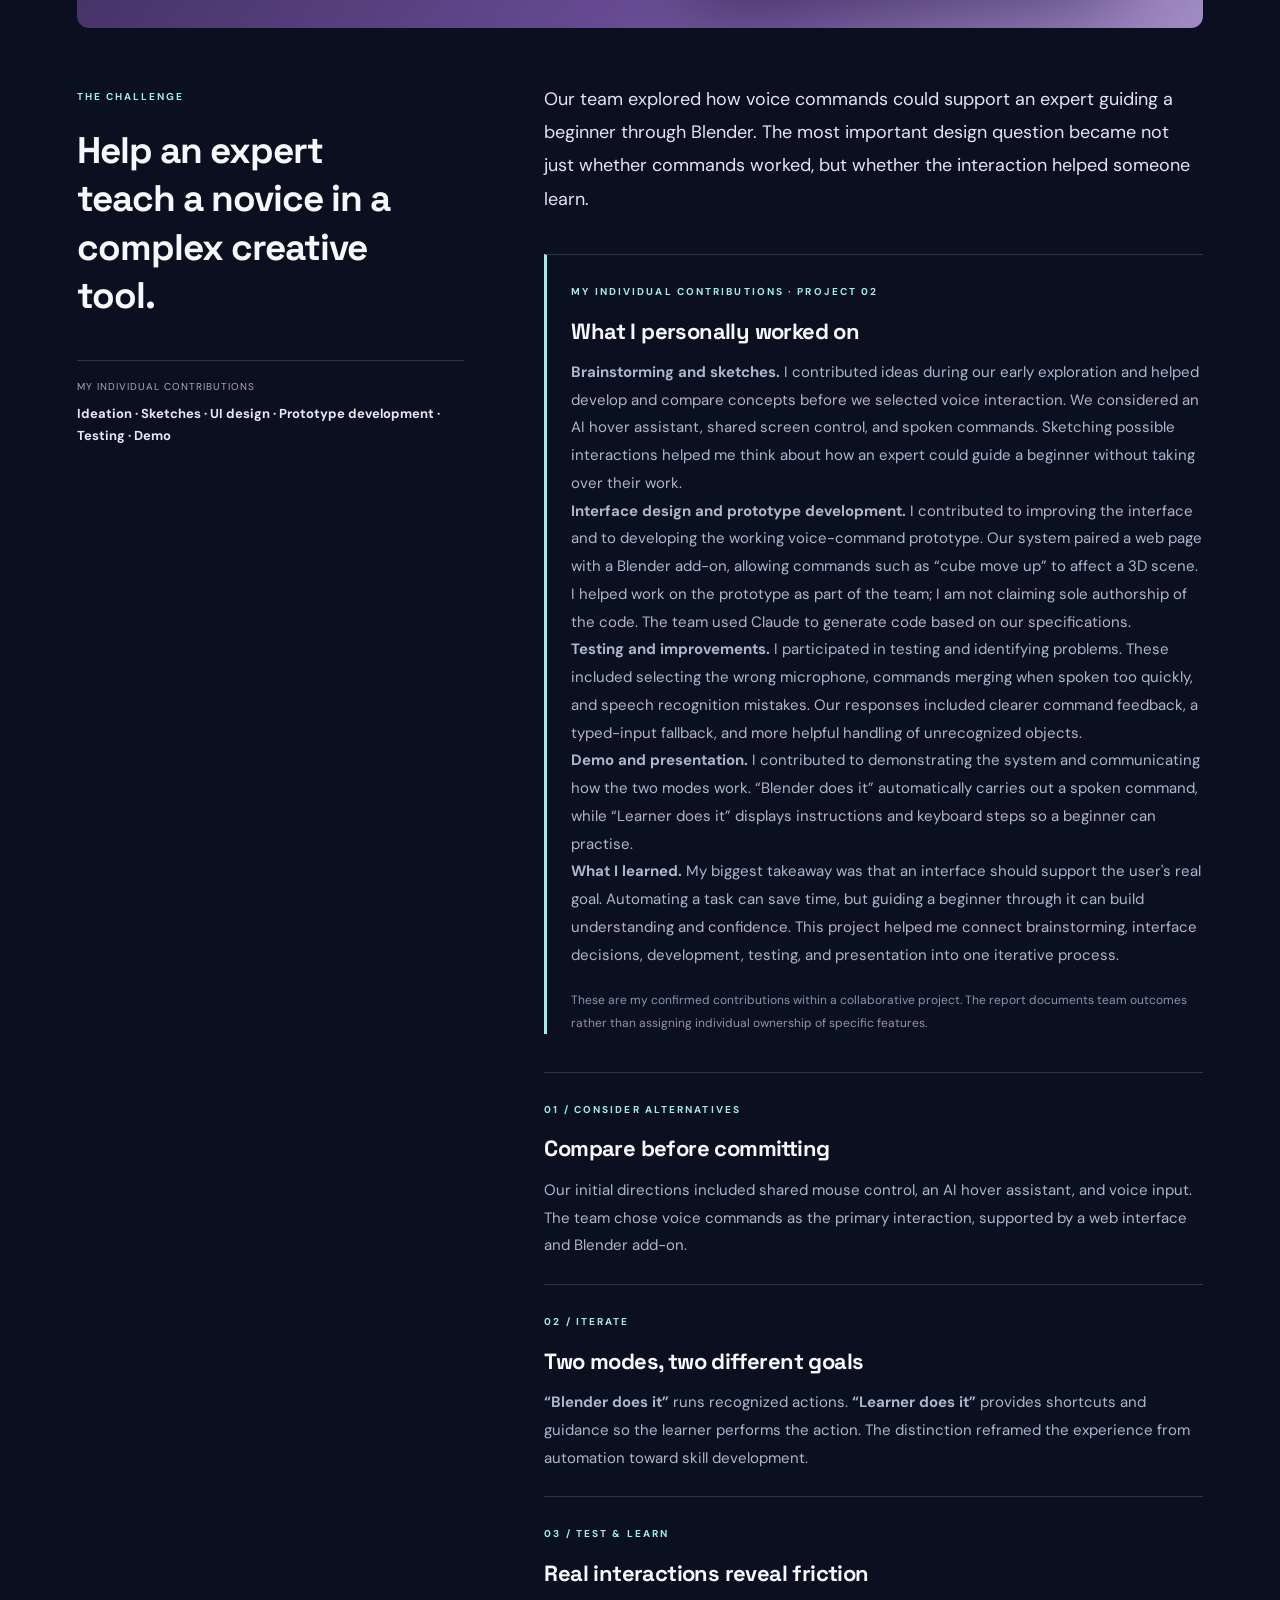
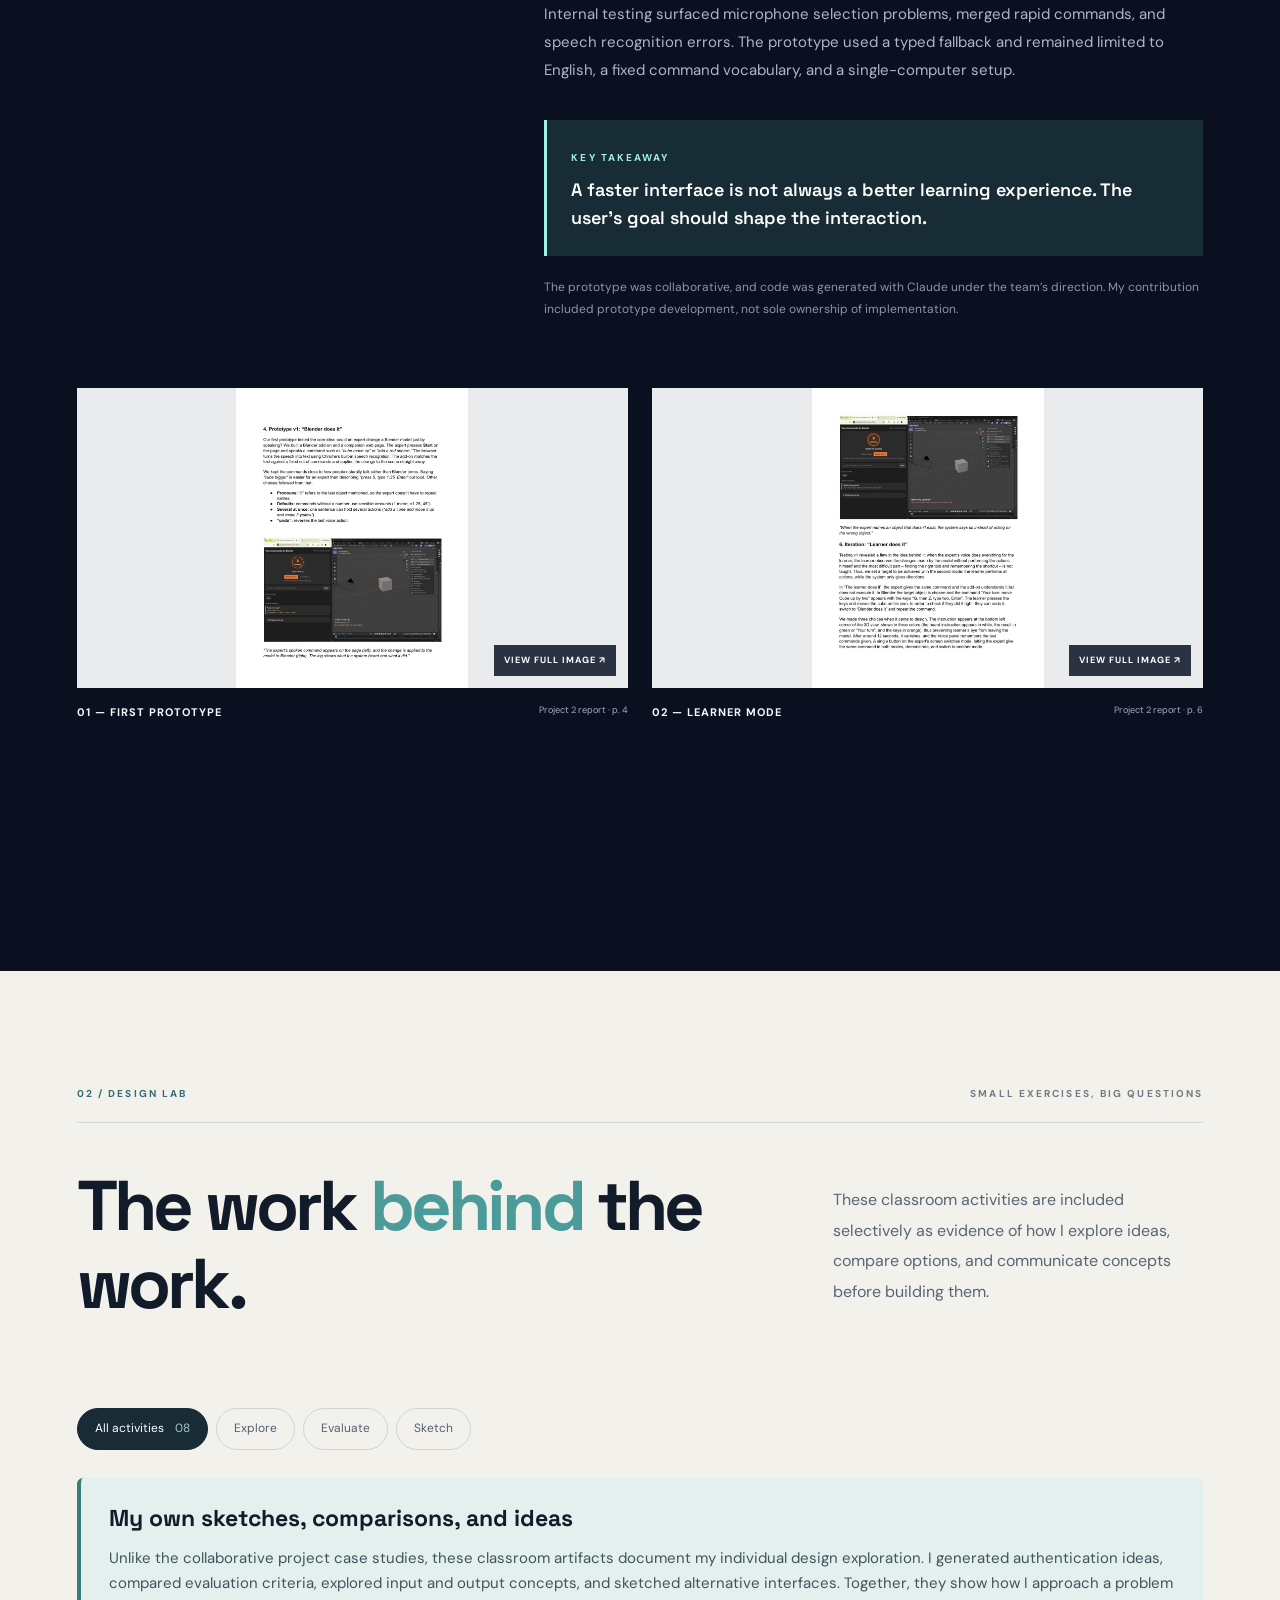
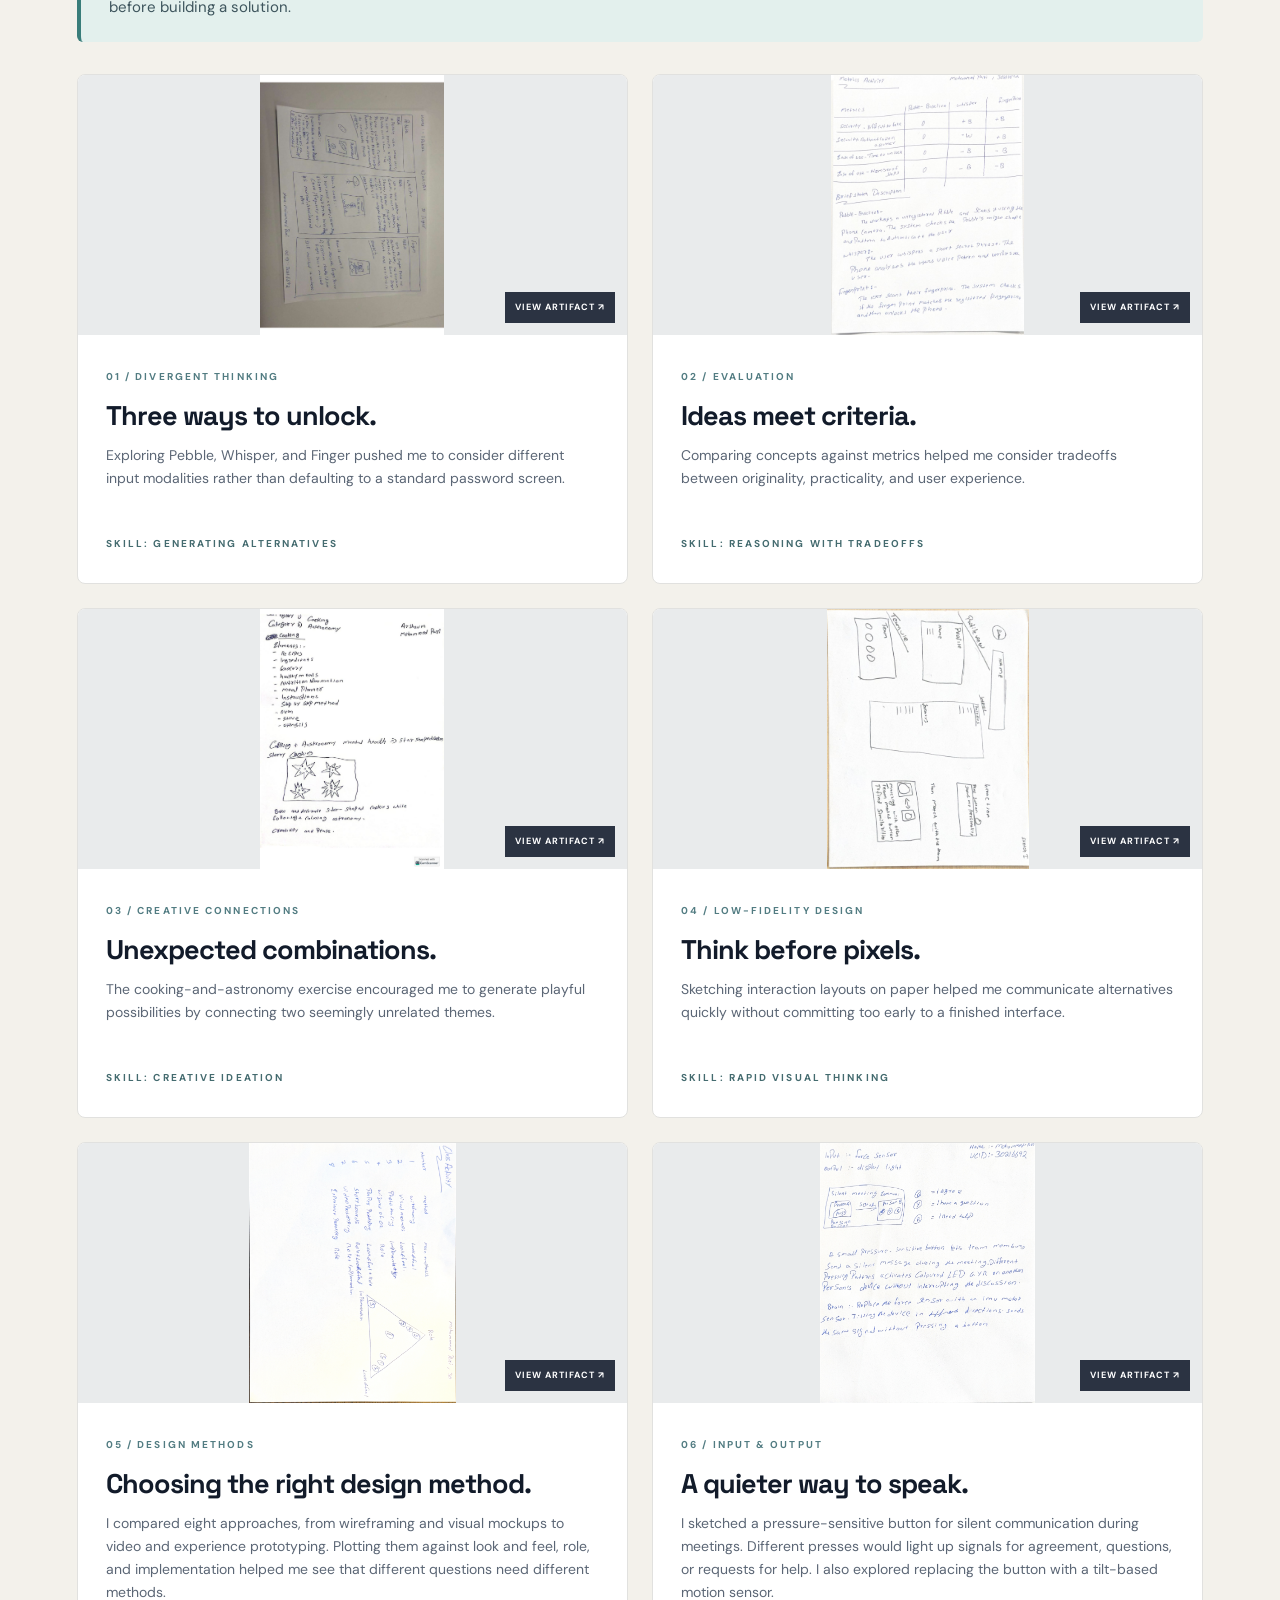
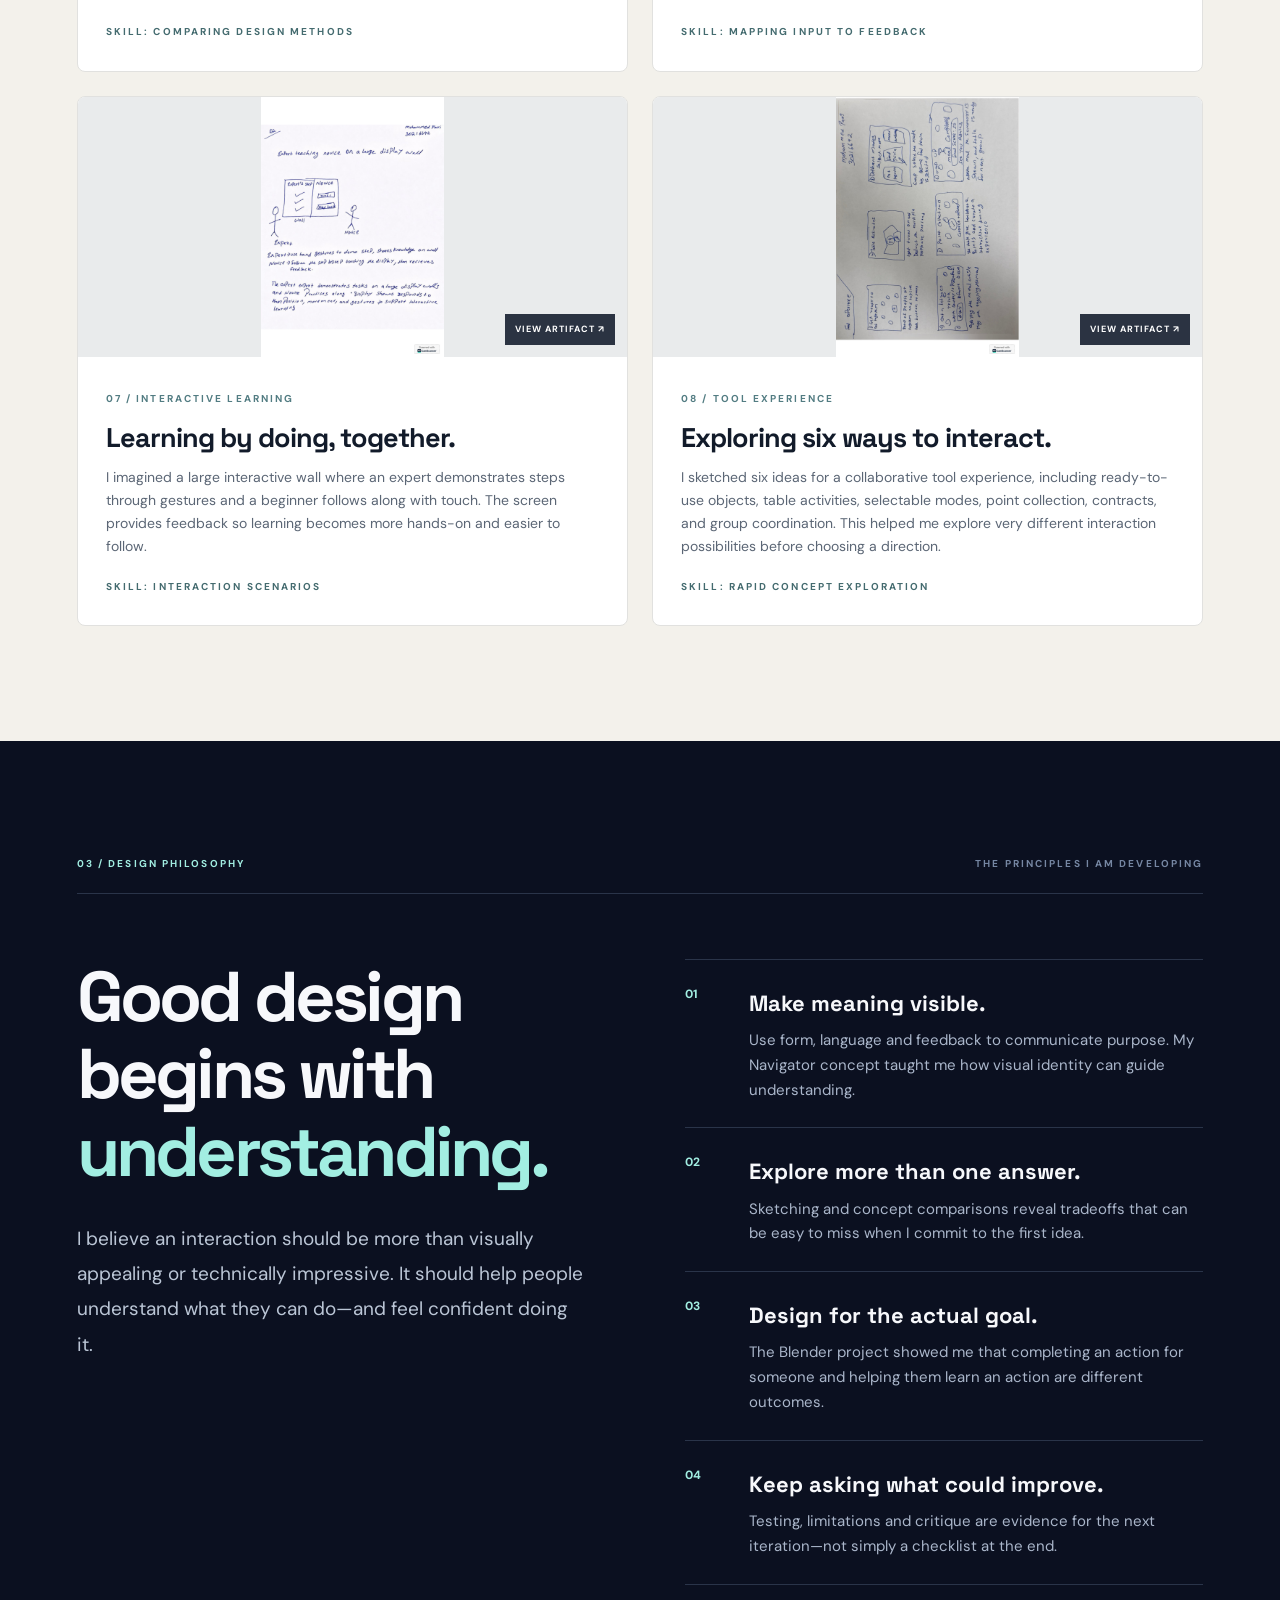
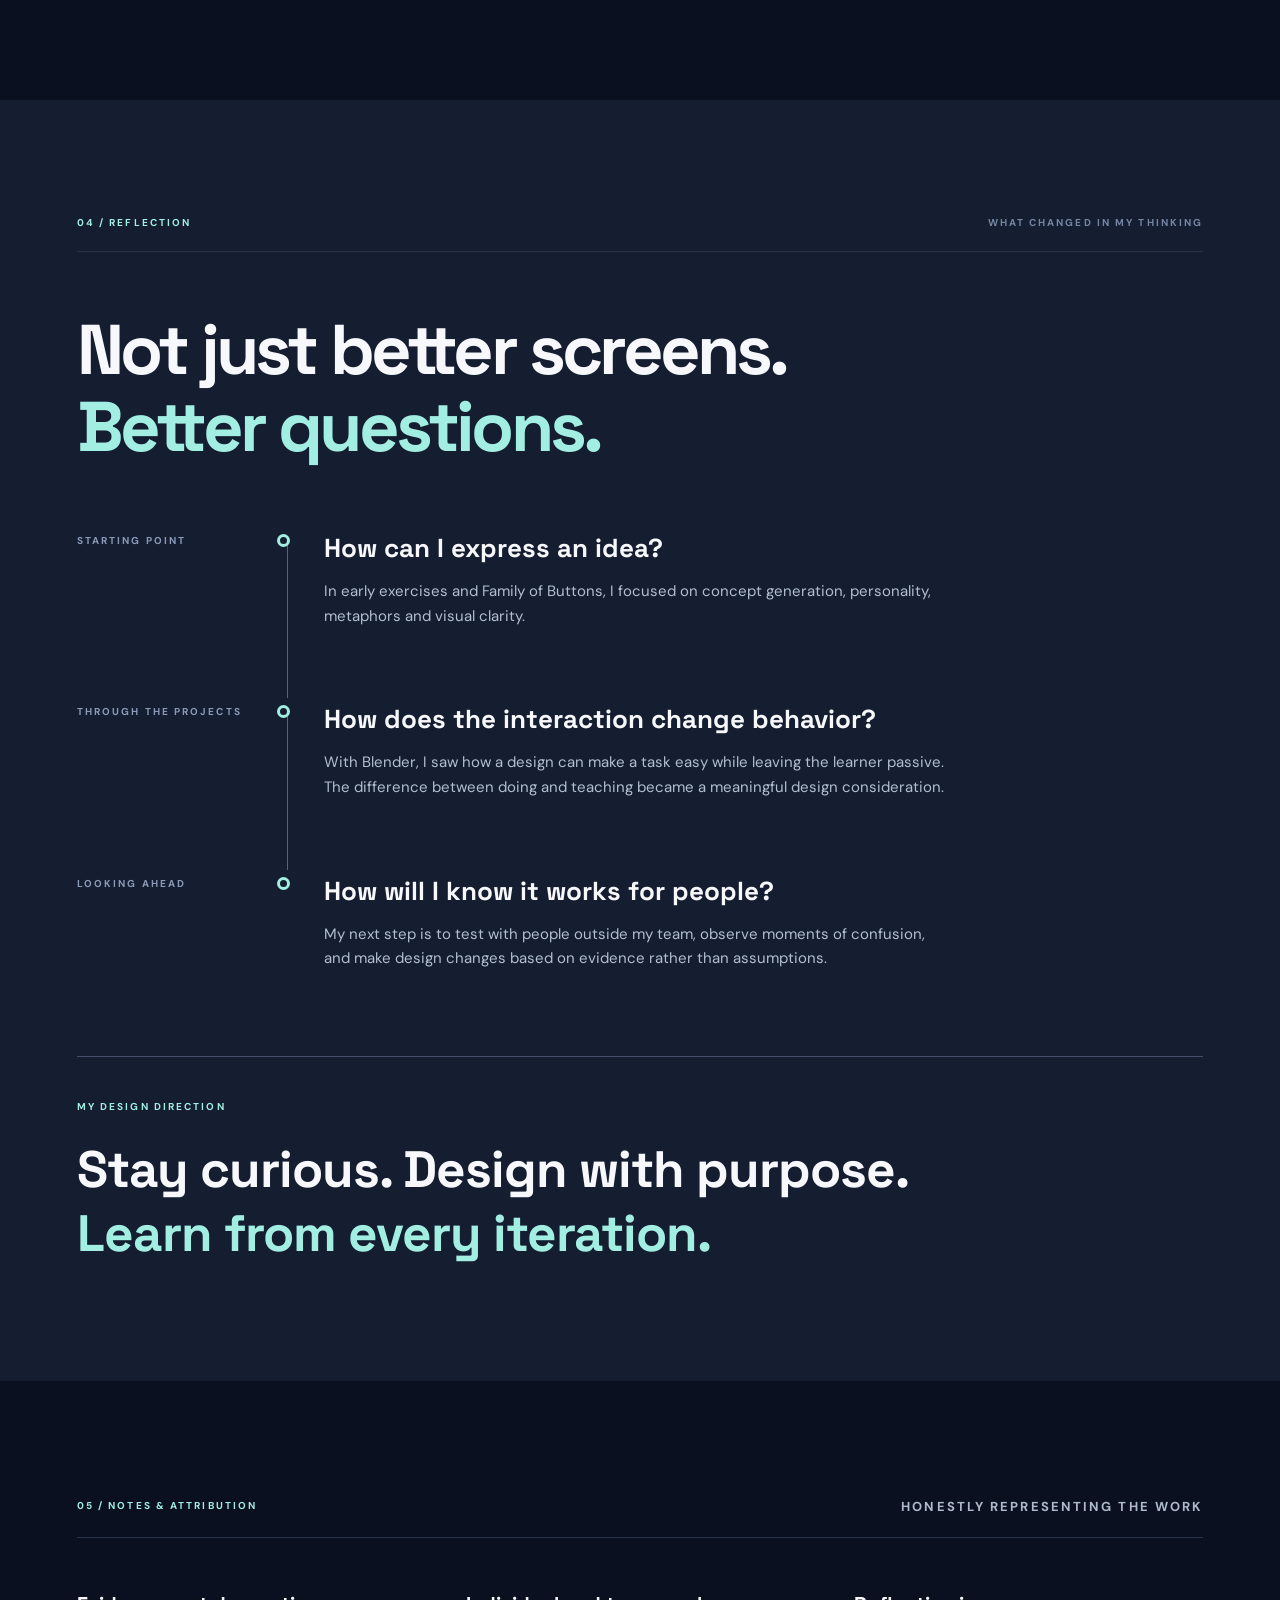
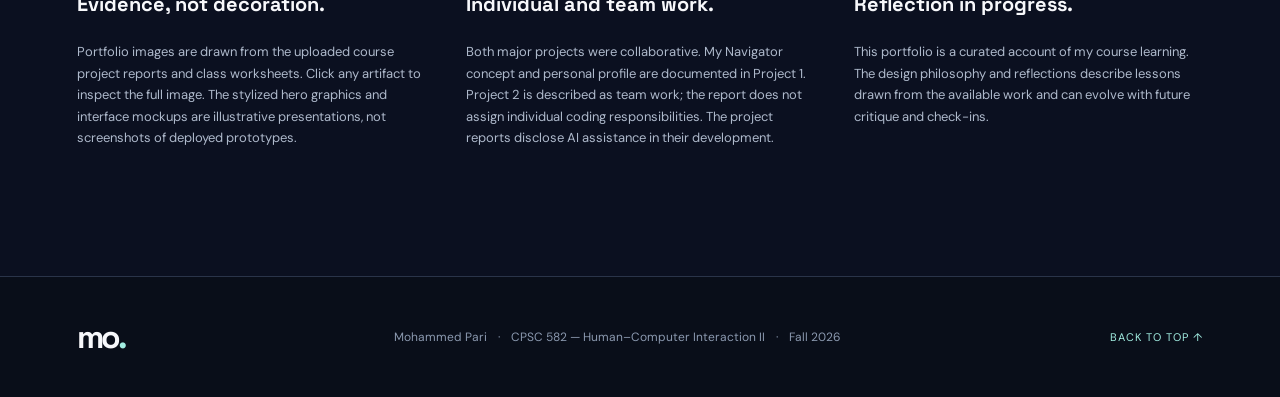
==== commit 3a8ffd5d: "Add files via upload" ====
--- a/index.html
+++ b/index.html
@@ -1,14 +1,16 @@
-<!doctype html><html lang="en"><head><meta charset="utf-8"><meta name="viewport" content="width=device-width, initial-scale=1"><meta name="theme-color" content="#0b1020"><meta name="description" content="Mohammed Pari's CPSC 582 individual interaction design portfolio: projects, process, reflections, and design philosophy."><title>Mohammed Pari — Interaction Design Portfolio</title><link rel="preconnect" href="https://fonts.googleapis.com"><link rel="preconnect" href="https://fonts.gstatic.com" crossorigin><link href="https://fonts.googleapis.com/css2?family=DM+Sans:wght@400;500;600;700&family=Space+Grotesk:wght@400;500;600;700&display=swap" rel="stylesheet"><link rel="stylesheet" href="style.css"></head><body>
+<!DOCTYPE html>
+
+<html lang="en"><head><meta charset="utf-8"/><meta content="width=device-width, initial-scale=1" name="viewport"/><meta content="#0b1020" name="theme-color"/><meta content="Mohammed Pari's CPSC 582 individual interaction design portfolio: projects, process, reflections, and design philosophy." name="description"/><title>Mohammed Pari — Interaction Design Portfolio</title><link href="https://fonts.googleapis.com" rel="preconnect"/><link crossorigin="" href="https://fonts.gstatic.com" rel="preconnect"/><link href="https://fonts.googleapis.com/css2?family=DM+Sans:wght@400;500;600;700&amp;family=Space+Grotesk:wght@400;500;600;700&amp;display=swap" rel="stylesheet"/><link href="style.css" rel="stylesheet"/><style>.personal-work{margin:25px 0 30px;padding:25px 28px;border:1px solid #3b6c71;border-left:4px solid #a2eee2;border-radius:8px;background:#14252f}.personal-work .personal-tag{font-size:11px;letter-spacing:2px;font-weight:700;color:#a2eee2}.personal-work h5{font-size:23px;margin:10px 0 12px}.personal-work p,.personal-work li{color:#d3deea;line-height:1.8}.personal-work ul{padding-left:20px;margin:10px 0}.personal-work .caution{font-size:12px;color:#b3bfd0;margin-top:12px}.personal-intro{padding:22px 28px;background:#e3f0ed;border-left:4px solid #397d7a;margin:0 0 32px;border-radius:6px}.personal-intro h3{font-size:23px;margin:0 0 8px}.personal-intro p{margin:0;color:#3e555d}</style></head><body>
 <a class="skip" href="#main">Skip to content</a><div class="progress" id="progress"></div>
-<header class="topbar"><a class="logo" href="#home" aria-label="Mohammed Pari home">mo<span>.</span></a><nav id="nav" aria-label="Main navigation"><a href="#work">Work</a><a href="#process">Process</a><a href="#philosophy">Philosophy</a><a href="#growth">Growth</a></nav><div class="nav-right"><span class="course">CPSC 582 · FALL '26</span><button class="menu" id="menu" aria-label="Toggle navigation" aria-expanded="false">☰</button></div></header>
-<main id="main"><section class="hero wrap" id="home"><div class="hero-copy"><p class="eyebrow"><span class="live-dot"></span> INDIVIDUAL DESIGN PORTFOLIO <span class="line"></span> 2026</p><h1>Curious by nature.<br><span>Intentional</span> by design.</h1><p class="hero-lede">Hi, I'm <b>Mohammed Pari.</b> I'm a Computer Science student exploring how thoughtful interactions can turn complex ideas into experiences that feel human.</p><div class="actions"><a class="btn btn-primary" href="#work">Explore selected work <span>↗</span></a><a class="btn btn-ghost" href="#philosophy">How I approach design <span>↓</span></a></div><div class="hero-stats"><div><strong>02</strong><span>Project case studies</span></div><div><strong>04</strong><span>Selected class exercises</span></div><div><strong>01</strong><span>Developing design philosophy</span></div></div></div><div class="hero-art" aria-label="Abstract visual composition representing connected interactions"><div class="art-grid"></div><div class="orb orb-one"></div><div class="orb orb-two"></div><div class="orb orb-three"></div><div class="art-label label-a"><span class="tiny-circle"></span> EXPLORATION</div><div class="art-label label-b">HUMAN × TECHNOLOGY</div><div class="art-caption">DESIGN IS A SERIES OF QUESTIONS ↗</div></div><div class="scroll-cue">SCROLL TO EXPLORE <span>↓</span></div></section>
-<div class="marquee" aria-hidden="true"><span>OBSERVE <b>✳</b> EXPLORE <b>✳</b> PROTOTYPE <b>✳</b> REFLECT <b>✳</b> ITERATE <b>✳</b> OBSERVE <b>✳</b> EXPLORE <b>✳</b></span></div>
+<header class="topbar"><a aria-label="Mohammed Pari home" class="logo" href="#home">mo<span>.</span></a><nav aria-label="Main navigation" id="nav"><a href="#work">Work</a><a href="#process">Process</a><a href="#philosophy">Philosophy</a><a href="#growth">Growth</a></nav><div class="nav-right"><span class="course">CPSC 582 · FALL '26</span><button aria-expanded="false" aria-label="Toggle navigation" class="menu" id="menu">☰</button></div></header>
+<main id="main"><section class="hero wrap" id="home"><div class="hero-copy"><p class="eyebrow"><span class="live-dot"></span> INDIVIDUAL DESIGN PORTFOLIO <span class="line"></span> 2026</p><h1>Curious by nature.<br/><span>Intentional</span> by design.</h1><p class="hero-lede">Hi, I'm <b>Mohammed Pari.</b> I'm a Computer Science student exploring how thoughtful interactions can turn complex ideas into experiences that feel human.</p><div class="actions"><a class="btn btn-primary" href="#work">Explore selected work <span>↗</span></a><a class="btn btn-ghost" href="#philosophy">How I approach design <span>↓</span></a></div><div class="hero-stats"><div><strong>02</strong><span>Project case studies</span></div><div><strong>04</strong><span>Selected class exercises</span></div><div><strong>01</strong><span>Developing design philosophy</span></div></div></div><div aria-label="Abstract visual composition representing connected interactions" class="hero-art"><div class="art-grid"></div><div class="orb orb-one"></div><div class="orb orb-two"></div><div class="orb orb-three"></div><div class="art-label label-a"><span class="tiny-circle"></span> EXPLORATION</div><div class="art-label label-b">HUMAN × TECHNOLOGY</div><div class="art-caption">DESIGN IS A SERIES OF QUESTIONS ↗</div></div><div class="scroll-cue">SCROLL TO EXPLORE <span>↓</span></div></section>
+<div aria-hidden="true" class="marquee"><span>OBSERVE <b>✳</b> EXPLORE <b>✳</b> PROTOTYPE <b>✳</b> REFLECT <b>✳</b> ITERATE <b>✳</b> OBSERVE <b>✳</b> EXPLORE <b>✳</b></span></div>
 <section class="section wrap" id="work"><div class="section-top"><span class="index">01 / SELECTED PROJECTS</span><p>FROM FIRST IDEA TO WORKING INTERACTION</p></div><div class="intro-grid"><h2>Work with a <em>point of view.</em></h2><p>These projects show how my design thinking developed—from communicating identity through visual interaction to considering how an interface can support learning.</p></div>
-<article class="case" id="project-one"><div class="case-header"><span class="case-num">01 <span> / 02</span></span><div class="case-headline"><span class="kicker">PERSONAL IDENTITY · VISUAL DESIGN · TEAM INTERACTION</span><h3>Family of <i>Buttons.</i></h3><p>A tiny interaction that opens up a bigger story about who we are and what we share.</p></div></div><div class="case-visual visual-blue"><div class="visual-copy"><span class="visual-index">PROJECT 01 / FEATURED</span><strong>One button.<br>Many stories.</strong><span class="visual-foot">NAVIGATOR → PERSONALITY → CONNECTION</span></div><div class="window-art"><div class="window-top"><span></span><span></span><span></span></div><div class="window-sky"><div class="sun"></div><div class="cloud c1"></div><div class="cloud c2"></div><div class="plane-wing"></div></div><div class="window-bottom"><span class="pill">✈ Navigator</span><span>Explore what connects us ↗</span></div></div></div><div class="case-details"><div class="case-sidebar"><span>THE CHALLENGE</span><h4>Make a personality feel clickable.</h4><div class="role"><small>MY DOCUMENTED CONTRIBUTION</small><b>Navigator concept, personal page, visual direction</b></div></div><div class="case-story"><p class="large">Our group created a family of interactive buttons. Each member's button revealed a personal profile, while a comparison interaction highlighted shared and unique interests.</p><div class="story-block"><span class="step">01 / EXPLORE</span><h5>From interests to a visual metaphor</h5><p>My early ideas centered on travel, meeting people and discovering new places. I developed the <strong>Navigator</strong> concept around an airplane-window view, blue-and-white colours, and rounded profile cards. The travel motif became a way to express identity quickly, before the user even opened the page.</p></div><div class="story-block"><span class="step">02 / DECIDE</span><h5>Make the interaction understandable</h5><p>As a team, we considered dynamic buttons and other ways to compare members. The selected drag-two-buttons comparison gave the experience a clear purpose: help people notice both shared interests and differences.</p></div><div class="story-block"><span class="step">03 / REFLECT</span><h5>Identity needs both personality and clarity</h5><p>I learned to connect aesthetic choices to the information they communicate. A distinctive visual theme matters, but the experience also needs an understandable path from curiosity to discovery.</p></div><div class="takeaway"><span>KEY TAKEAWAY</span><p>Designing for self-expression taught me to make visuals meaningful, not just attractive.</p></div><div class="case-links"><a href="https://miladrah.github.io/family-of-buttons/" target="_blank" rel="noopener noreferrer">Explore team prototype ↗</a><a href="https://github.com/MiladRah/family-of-buttons" target="_blank" rel="noopener noreferrer">View team repository ↗</a></div></div></div><div class="evidence-row"><figure><button class="image-button" data-lightbox="assets/p1-13.jpg" data-caption="Project 1 report — process sketches, p. 13"><img src="assets/p1-13.jpg" alt="Process sketches and layout explorations from the Family of Buttons report" loading="lazy"><span>VIEW FULL IMAGE ↗</span></button><figcaption><b>01 — PROCESS SKETCHES</b><small>Project 1 report · p. 13</small></figcaption></figure><figure><button class="image-button" data-lightbox="assets/p1-14.jpg" data-caption="Project 1 report — written rationale, p. 14"><img src="assets/p1-14.jpg" alt="Written design rationale from Family of Buttons project report" loading="lazy"><span>VIEW FULL IMAGE ↗</span></button><figcaption><b>02 — DESIGN RATIONALE</b><small>Project 1 report · p. 14</small></figcaption></figure></div></article>
-<article class="case" id="project-two"><div class="case-header"><span class="case-num">02 <span> / 02</span></span><div class="case-headline"><span class="kicker">VOICE INTERACTION · LEARNING · ITERATION</span><h3>Blender, <i>spoken.</i></h3><p>What if a beginner could learn 3D modelling by listening, speaking and doing?</p></div></div><div class="case-visual visual-violet"><div class="visual-copy"><span class="visual-index">PROJECT 02 / FEATURED</span><strong>From doing it<br>to learning it.</strong><span class="visual-foot">VOICE COMMANDS → FEEDBACK → PRACTICE</span></div><div class="voice-ui"><div class="voice-top"><span>◉</span> BLENDER VOICE ASSISTANT <span>● CONNECTED</span></div><div class="mode-row"><span class="selected">Blender does it</span><span>Learner does it</span></div><div class="voice-command"><small>VOICE COMMAND</small><p>“Create a blue cube”</p><div class="wave">▂ ▅ ▃ █ ▄ ▆ ▂ ▅ ▃ █ ▄ ▂</div></div><div class="voice-bottom"><span>↳ Command recognized</span><span>✓ Scene updated</span></div></div></div><div class="case-details"><div class="case-sidebar"><span>THE CHALLENGE</span><h4>Help an expert teach a novice in a complex creative tool.</h4><div class="role"><small>PROJECT CONTEXT</small><b>Collaborative team concept, prototype and testing</b></div></div><div class="case-story"><p class="large">Our team explored how voice commands could support an expert guiding a beginner through Blender. The most important design question became not just whether commands worked, but whether the interaction helped someone learn.</p><div class="story-block"><span class="step">01 / CONSIDER ALTERNATIVES</span><h5>Compare before committing</h5><p>Our initial directions included shared mouse control, an AI hover assistant, and voice input. The team chose voice commands as the primary interaction, supported by a web interface and Blender add-on.</p></div><div class="story-block"><span class="step">02 / ITERATE</span><h5>Two modes, two different goals</h5><p><strong>“Blender does it”</strong> runs recognized actions. <strong>“Learner does it”</strong> provides shortcuts and guidance so the learner performs the action. The distinction reframed the experience from automation toward skill development.</p></div><div class="story-block"><span class="step">03 / TEST & LEARN</span><h5>Real interactions reveal friction</h5><p>Internal testing surfaced microphone selection problems, merged rapid commands, and speech recognition errors. The prototype used a typed fallback and remained limited to English, a fixed command vocabulary, and a single-computer setup.</p></div><div class="takeaway"><span>KEY TAKEAWAY</span><p>A faster interface is not always a better learning experience. The user's goal should shape the interaction.</p></div><p class="small-note">The source report describes this as collaborative team work and does not specify individual coding ownership. This case study does not claim sole implementation.</p></div></div><div class="evidence-row"><figure><button class="image-button" data-lightbox="assets/p2-4.jpg" data-caption="Project 2 report — first prototype, p. 4"><img src="assets/p2-4.jpg" alt="Project 2 report screenshot showing the Blender voice-command prototype" loading="lazy"><span>VIEW FULL IMAGE ↗</span></button><figcaption><b>01 — FIRST PROTOTYPE</b><small>Project 2 report · p. 4</small></figcaption></figure><figure><button class="image-button" data-lightbox="assets/p2-6.jpg" data-caption="Project 2 report — learner mode, p. 6"><img src="assets/p2-6.jpg" alt="Project 2 report showing the learner-oriented Blender interaction" loading="lazy"><span>VIEW FULL IMAGE ↗</span></button><figcaption><b>02 — LEARNER MODE</b><small>Project 2 report · p. 6</small></figcaption></figure></div></article></section>
-<section class="section process-section" id="process"><div class="wrap"><div class="section-top"><span class="index">02 / DESIGN LAB</span><p>SMALL EXERCISES, BIG QUESTIONS</p></div><div class="intro-grid"><h2>The work <em>behind</em> the work.</h2><p>These classroom activities are included selectively as evidence of how I explore ideas, compare options, and communicate concepts before building them.</p></div><div class="filter-bar" aria-label="Filter design activities"><button class="filter active" data-filter="all" aria-pressed="true">All activities <span>08</span></button><button class="filter" data-filter="explore" aria-pressed="false">Explore</button><button class="filter" data-filter="evaluate" aria-pressed="false">Evaluate</button><button class="filter" data-filter="sketch" aria-pressed="false">Sketch</button></div><div class="activity-grid"><article class="activity" data-category="explore"><button class="image-button" data-lightbox="assets/auth-1.jpg" data-caption="Authentication concepts — Pebble, Whisper, Finger"><img src="assets/auth-1.jpg" alt="Handwritten Pebble, Whisper and Finger authentication concept activity" loading="lazy"><span>VIEW ARTIFACT ↗</span></button><div class="activity-body"><span class="activity-no">01 / DIVERGENT THINKING</span><h3>Three ways to unlock.</h3><p>Exploring Pebble, Whisper, and Finger pushed me to consider different input modalities rather than defaulting to a standard password screen.</p><b>SKILL: GENERATING ALTERNATIVES</b></div></article><article class="activity" data-category="evaluate"><button class="image-button" data-lightbox="assets/metrics-1.jpg" data-caption="Metrics activity — comparing design ideas"><img src="assets/metrics-1.jpg" alt="Handwritten evaluation metrics worksheet comparing concepts" loading="lazy"><span>VIEW ARTIFACT ↗</span></button><div class="activity-body"><span class="activity-no">02 / EVALUATION</span><h3>Ideas meet criteria.</h3><p>Comparing concepts against metrics helped me consider tradeoffs between originality, practicality, and user experience.</p><b>SKILL: REASONING WITH TRADEOFFS</b></div></article><article class="activity" data-category="explore"><button class="image-button" data-lightbox="assets/activity-2.jpg" data-caption="Creative combination — cooking and astronomy"><img src="assets/activity-2.jpg" alt="Cooking and astronomy activity featuring star-shaped cookie ideas" loading="lazy"><span>VIEW ARTIFACT ↗</span></button><div class="activity-body"><span class="activity-no">03 / CREATIVE CONNECTIONS</span><h3>Unexpected combinations.</h3><p>The cooking-and-astronomy exercise encouraged me to generate playful possibilities by connecting two seemingly unrelated themes.</p><b>SKILL: CREATIVE IDEATION</b></div></article><article class="activity" data-category="sketch"><button class="image-button" data-lightbox="assets/button-1.jpg" data-caption="Button interaction design sketches"><img src="assets/button-1.jpg" alt="Sketches of button concepts and interaction layouts" loading="lazy"><span>VIEW ARTIFACT ↗</span></button><div class="activity-body"><span class="activity-no">04 / LOW-FIDELITY DESIGN</span><h3>Think before pixels.</h3><p>Sketching interaction layouts on paper helped me communicate alternatives quickly without committing too early to a finished interface.</p><b>SKILL: RAPID VISUAL THINKING</b></div></article><article class="activity" data-category="evaluate"><button class="image-button" data-lightbox="assets/design-methods.jpg" data-caption="Handwritten list of eight design methods and triangular comparison diagram"><img src="assets/design-methods.jpg" alt="Handwritten list of eight design methods and triangular comparison diagram" loading="lazy"><span>VIEW ARTIFACT ↗</span></button><div class="activity-body"><span class="activity-no">05 / DESIGN METHODS</span><h3>Choosing the right design method.</h3><p>I compared eight approaches, from wireframing and visual mockups to video and experience prototyping. Plotting them against look and feel, role, and implementation helped me see that different questions need different methods.</p><b>SKILL: COMPARING DESIGN METHODS</b></div></article><article class="activity" data-category="sketch"><button class="image-button" data-lightbox="assets/force-sensor.jpg" data-caption="Sketch of force-sensor silent meeting communication with LED feedback"><img src="assets/force-sensor.jpg" alt="Sketch of force-sensor silent meeting communication with LED feedback" loading="lazy"><span>VIEW ARTIFACT ↗</span></button><div class="activity-body"><span class="activity-no">06 / INPUT & OUTPUT</span><h3>A quieter way to speak.</h3><p>I sketched a pressure-sensitive button for silent communication during meetings. Different presses would light up signals for agreement, questions, or requests for help. I also explored replacing the button with a tilt-based motion sensor.</p><b>SKILL: MAPPING INPUT TO FEEDBACK</b></div></article><article class="activity" data-category="sketch"><button class="image-button" data-lightbox="assets/learning-wall.jpg" data-caption="Sketch of an expert and novice working on an interactive display wall"><img src="assets/learning-wall.jpg" alt="Sketch of an expert and novice working on an interactive display wall" loading="lazy"><span>VIEW ARTIFACT ↗</span></button><div class="activity-body"><span class="activity-no">07 / INTERACTIVE LEARNING</span><h3>Learning by doing, together.</h3><p>I imagined a large interactive wall where an expert demonstrates steps through gestures and a beginner follows along with touch. The screen provides feedback so learning becomes more hands-on and easier to follow.</p><b>SKILL: INTERACTION SCENARIOS</b></div></article><article class="activity" data-category="explore"><button class="image-button" data-lightbox="assets/tool-experience.jpg" data-caption="Six hand-drawn interface concepts for a collaborative tool experience"><img src="assets/tool-experience.jpg" alt="Six hand-drawn interface concepts for a collaborative tool experience" loading="lazy"><span>VIEW ARTIFACT ↗</span></button><div class="activity-body"><span class="activity-no">08 / TOOL EXPERIENCE</span><h3>Exploring six ways to interact.</h3><p>I sketched six ideas for a collaborative tool experience, including ready-to-use objects, table activities, selectable modes, point collection, contracts, and group coordination. This helped me explore very different interaction possibilities before choosing a direction.</p><b>SKILL: RAPID CONCEPT EXPLORATION</b></div></article></div></div></section>
+<article class="case" id="project-one"><div class="case-header"><span class="case-num">01 <span> / 02</span></span><div class="case-headline"><span class="kicker">PERSONAL IDENTITY · VISUAL DESIGN · TEAM INTERACTION</span><h3>Family of <i>Buttons.</i></h3><p>A tiny interaction that opens up a bigger story about who we are and what we share.</p></div></div><div class="case-visual visual-blue"><div class="visual-copy"><span class="visual-index">PROJECT 01 / FEATURED</span><strong>One button.<br/>Many stories.</strong><span class="visual-foot">NAVIGATOR → PERSONALITY → CONNECTION</span></div><div class="window-art"><div class="window-top"><span></span><span></span><span></span></div><div class="window-sky"><div class="sun"></div><div class="cloud c1"></div><div class="cloud c2"></div><div class="plane-wing"></div></div><div class="window-bottom"><span class="pill">✈ Navigator</span><span>Explore what connects us ↗</span></div></div></div><div class="case-details"><div class="case-sidebar"><span>THE CHALLENGE</span><h4>Make a personality feel clickable.</h4><div class="role"><small>MY DOCUMENTED CONTRIBUTION</small><b>Navigator concept, personal page, visual direction</b></div></div><div class="case-story"><p class="large">Our group created a family of interactive buttons. Each member's button revealed a personal profile, while a comparison interaction highlighted shared and unique interests.</p><div class="personal-work"><span class="personal-tag">MY INDIVIDUAL CONTRIBUTION · PROJECT 01</span><h5>What I personally brought to Family of Buttons</h5><ul><li><strong>My concept:</strong> I developed the Navigator identity around my interest in travel and exploring new places.</li><li><strong>My visual choices:</strong> I used an airplane-window idea, a blue-and-white palette, and rounded profile cards to communicate that identity.</li><li><strong>My design focus:</strong> I worked on making my personal button and profile feel recognizable while keeping the interaction understandable.</li></ul><p><strong>What I learned:</strong> I became more intentional about choosing visuals that communicate something about the person behind the interface, rather than adding decoration for its own sake.</p></div><div class="story-block"><span class="step">01 / EXPLORE</span><h5>From interests to a visual metaphor</h5><p>My early ideas centered on travel, meeting people and discovering new places. I developed the <strong>Navigator</strong> concept around an airplane-window view, blue-and-white colours, and rounded profile cards. The travel motif became a way to express identity quickly, before the user even opened the page.</p></div><div class="story-block"><span class="step">02 / DECIDE</span><h5>Make the interaction understandable</h5><p>As a team, we considered dynamic buttons and other ways to compare members. The selected drag-two-buttons comparison gave the experience a clear purpose: help people notice both shared interests and differences.</p></div><div class="story-block"><span class="step">03 / REFLECT</span><h5>Identity needs both personality and clarity</h5><p>I learned to connect aesthetic choices to the information they communicate. A distinctive visual theme matters, but the experience also needs an understandable path from curiosity to discovery.</p></div><div class="takeaway"><span>KEY TAKEAWAY</span><p>Designing for self-expression taught me to make visuals meaningful, not just attractive.</p></div><div class="case-links"><a href="https://miladrah.github.io/family-of-buttons/" rel="noopener noreferrer" target="_blank">Explore team prototype ↗</a><a href="https://github.com/MiladRah/family-of-buttons" rel="noopener noreferrer" target="_blank">View team repository ↗</a></div></div></div><div class="evidence-row"><figure><button class="image-button" data-caption="Project 1 report — process sketches, p. 13" data-lightbox="assets/p1-13.jpg"><img alt="Process sketches and layout explorations from the Family of Buttons report" loading="lazy" src="assets/p1-13.jpg"/><span>VIEW FULL IMAGE ↗</span></button><figcaption><b>01 — PROCESS SKETCHES</b><small>Project 1 report · p. 13</small></figcaption></figure><figure><button class="image-button" data-caption="Project 1 report — written rationale, p. 14" data-lightbox="assets/p1-14.jpg"><img alt="Written design rationale from Family of Buttons project report" loading="lazy" src="assets/p1-14.jpg"/><span>VIEW FULL IMAGE ↗</span></button><figcaption><b>02 — DESIGN RATIONALE</b><small>Project 1 report · p. 14</small></figcaption></figure></div></article>
+<article class="case" id="project-two"><div class="case-header"><span class="case-num">02 <span> / 02</span></span><div class="case-headline"><span class="kicker">VOICE INTERACTION · LEARNING · ITERATION</span><h3>Blender, <i>spoken.</i></h3><p>What if a beginner could learn 3D modelling by listening, speaking and doing?</p></div></div><div class="case-visual visual-violet"><div class="visual-copy"><span class="visual-index">PROJECT 02 / FEATURED</span><strong>From doing it<br/>to learning it.</strong><span class="visual-foot">VOICE COMMANDS → FEEDBACK → PRACTICE</span></div><div class="voice-ui"><div class="voice-top"><span>◉</span> BLENDER VOICE ASSISTANT <span>● CONNECTED</span></div><div class="mode-row"><span class="selected">Blender does it</span><span>Learner does it</span></div><div class="voice-command"><small>VOICE COMMAND</small><p>“Create a blue cube”</p><div class="wave">▂ ▅ ▃ █ ▄ ▆ ▂ ▅ ▃ █ ▄ ▂</div></div><div class="voice-bottom"><span>↳ Command recognized</span><span>✓ Scene updated</span></div></div></div><div class="case-details"><div class="case-sidebar"><span>THE CHALLENGE</span><h4>Help an expert teach a novice in a complex creative tool.</h4><div class="role"><small>MY INDIVIDUAL CONTRIBUTIONS</small><b>Ideation · Sketches · UI design · Prototype development · Testing · Demo</b></div></div><div class="case-story"><p class="large">Our team explored how voice commands could support an expert guiding a beginner through Blender. The most important design question became not just whether commands worked, but whether the interaction helped someone learn.</p><div class="story-block individual-contribution" style="border-left:3px solid var(--aqua);padding-left:24px;margin:30px 0 38px"><span class="step">MY INDIVIDUAL CONTRIBUTIONS · PROJECT 02</span><h5>What I personally worked on</h5><p><strong>Brainstorming and sketches.</strong> I contributed ideas during our early exploration and helped develop and compare concepts before we selected voice interaction. We considered an AI hover assistant, shared screen control, and spoken commands. Sketching possible interactions helped me think about how an expert could guide a beginner without taking over their work.</p><p><strong>Interface design and prototype development.</strong> I contributed to improving the interface and to developing the working voice-command prototype. Our system paired a web page with a Blender add-on, allowing commands such as “cube move up” to affect a 3D scene. I helped work on the prototype as part of the team; I am not claiming sole authorship of the code. The team used Claude to generate code based on our specifications.</p><p><strong>Testing and improvements.</strong> I participated in testing and identifying problems. These included selecting the wrong microphone, commands merging when spoken too quickly, and speech recognition mistakes. Our responses included clearer command feedback, a typed-input fallback, and more helpful handling of unrecognized objects.</p><p><strong>Demo and presentation.</strong> I contributed to demonstrating the system and communicating how the two modes work. “Blender does it” automatically carries out a spoken command, while “Learner does it” displays instructions and keyboard steps so a beginner can practise.</p><p><strong>What I learned.</strong> My biggest takeaway was that an interface should support the user's real goal. Automating a task can save time, but guiding a beginner through it can build understanding and confidence. This project helped me connect brainstorming, interface decisions, development, testing, and presentation into one iterative process.</p><p class="small-note">These are my confirmed contributions within a collaborative project. The report documents team outcomes rather than assigning individual ownership of specific features.</p></div><div class="story-block"><span class="step">01 / CONSIDER ALTERNATIVES</span><h5>Compare before committing</h5><p>Our initial directions included shared mouse control, an AI hover assistant, and voice input. The team chose voice commands as the primary interaction, supported by a web interface and Blender add-on.</p></div><div class="story-block"><span class="step">02 / ITERATE</span><h5>Two modes, two different goals</h5><p><strong>“Blender does it”</strong> runs recognized actions. <strong>“Learner does it”</strong> provides shortcuts and guidance so the learner performs the action. The distinction reframed the experience from automation toward skill development.</p></div><div class="story-block"><span class="step">03 / TEST &amp; LEARN</span><h5>Real interactions reveal friction</h5><p>Internal testing surfaced microphone selection problems, merged rapid commands, and speech recognition errors. The prototype used a typed fallback and remained limited to English, a fixed command vocabulary, and a single-computer setup.</p></div><div class="takeaway"><span>KEY TAKEAWAY</span><p>A faster interface is not always a better learning experience. The user's goal should shape the interaction.</p></div><p class="small-note">The prototype was collaborative, and code was generated with Claude under the team’s direction. My contribution included prototype development, not sole ownership of implementation.</p></div></div><div class="evidence-row"><figure><button class="image-button" data-caption="Project 2 report — first prototype, p. 4" data-lightbox="assets/p2-4.jpg"><img alt="Project 2 report screenshot showing the Blender voice-command prototype" loading="lazy" src="assets/p2-4.jpg"/><span>VIEW FULL IMAGE ↗</span></button><figcaption><b>01 — FIRST PROTOTYPE</b><small>Project 2 report · p. 4</small></figcaption></figure><figure><button class="image-button" data-caption="Project 2 report — learner mode, p. 6" data-lightbox="assets/p2-6.jpg"><img alt="Project 2 report showing the learner-oriented Blender interaction" loading="lazy" src="assets/p2-6.jpg"/><span>VIEW FULL IMAGE ↗</span></button><figcaption><b>02 — LEARNER MODE</b><small>Project 2 report · p. 6</small></figcaption></figure></div></article></section>
+<section class="section process-section" id="process"><div class="wrap"><div class="section-top"><span class="index">02 / DESIGN LAB</span><p>SMALL EXERCISES, BIG QUESTIONS</p></div><div class="intro-grid"><h2>The work <em>behind</em> the work.</h2><p>These classroom activities are included selectively as evidence of how I explore ideas, compare options, and communicate concepts before building them.</p></div><div aria-label="Filter design activities" class="filter-bar"><button aria-pressed="true" class="filter active" data-filter="all">All activities <span>08</span></button><button aria-pressed="false" class="filter" data-filter="explore">Explore</button><button aria-pressed="false" class="filter" data-filter="evaluate">Evaluate</button><button aria-pressed="false" class="filter" data-filter="sketch">Sketch</button></div><div class="personal-intro"><h3>My own sketches, comparisons, and ideas</h3><p>Unlike the collaborative project case studies, these classroom artifacts document my individual design exploration. I generated authentication ideas, compared evaluation criteria, explored input and output concepts, and sketched alternative interfaces. Together, they show how I approach a problem before building a solution.</p></div><div class="activity-grid"><article class="activity" data-category="explore"><button class="image-button" data-caption="Authentication concepts — Pebble, Whisper, Finger" data-lightbox="assets/auth-1.jpg"><img alt="Handwritten Pebble, Whisper and Finger authentication concept activity" loading="lazy" src="assets/auth-1.jpg"/><span>VIEW ARTIFACT ↗</span></button><div class="activity-body"><span class="activity-no">01 / DIVERGENT THINKING</span><h3>Three ways to unlock.</h3><p>Exploring Pebble, Whisper, and Finger pushed me to consider different input modalities rather than defaulting to a standard password screen.</p><b>SKILL: GENERATING ALTERNATIVES</b></div></article><article class="activity" data-category="evaluate"><button class="image-button" data-caption="Metrics activity — comparing design ideas" data-lightbox="assets/metrics-1.jpg"><img alt="Handwritten evaluation metrics worksheet comparing concepts" loading="lazy" src="assets/metrics-1.jpg"/><span>VIEW ARTIFACT ↗</span></button><div class="activity-body"><span class="activity-no">02 / EVALUATION</span><h3>Ideas meet criteria.</h3><p>Comparing concepts against metrics helped me consider tradeoffs between originality, practicality, and user experience.</p><b>SKILL: REASONING WITH TRADEOFFS</b></div></article><article class="activity" data-category="explore"><button class="image-button" data-caption="Creative combination — cooking and astronomy" data-lightbox="assets/activity-2.jpg"><img alt="Cooking and astronomy activity featuring star-shaped cookie ideas" loading="lazy" src="assets/activity-2.jpg"/><span>VIEW ARTIFACT ↗</span></button><div class="activity-body"><span class="activity-no">03 / CREATIVE CONNECTIONS</span><h3>Unexpected combinations.</h3><p>The cooking-and-astronomy exercise encouraged me to generate playful possibilities by connecting two seemingly unrelated themes.</p><b>SKILL: CREATIVE IDEATION</b></div></article><article class="activity" data-category="sketch"><button class="image-button" data-caption="Button interaction design sketches" data-lightbox="assets/button-1.jpg"><img alt="Sketches of button concepts and interaction layouts" loading="lazy" src="assets/button-1.jpg"/><span>VIEW ARTIFACT ↗</span></button><div class="activity-body"><span class="activity-no">04 / LOW-FIDELITY DESIGN</span><h3>Think before pixels.</h3><p>Sketching interaction layouts on paper helped me communicate alternatives quickly without committing too early to a finished interface.</p><b>SKILL: RAPID VISUAL THINKING</b></div></article><article class="activity" data-category="evaluate"><button class="image-button" data-caption="Handwritten list of eight design methods and triangular comparison diagram" data-lightbox="assets/design-methods.jpg"><img alt="Handwritten list of eight design methods and triangular comparison diagram" loading="lazy" src="assets/design-methods.jpg"/><span>VIEW ARTIFACT ↗</span></button><div class="activity-body"><span class="activity-no">05 / DESIGN METHODS</span><h3>Choosing the right design method.</h3><p>I compared eight approaches, from wireframing and visual mockups to video and experience prototyping. Plotting them against look and feel, role, and implementation helped me see that different questions need different methods.</p><b>SKILL: COMPARING DESIGN METHODS</b></div></article><article class="activity" data-category="sketch"><button class="image-button" data-caption="Sketch of force-sensor silent meeting communication with LED feedback" data-lightbox="assets/force-sensor.jpg"><img alt="Sketch of force-sensor silent meeting communication with LED feedback" loading="lazy" src="assets/force-sensor.jpg"/><span>VIEW ARTIFACT ↗</span></button><div class="activity-body"><span class="activity-no">06 / INPUT &amp; OUTPUT</span><h3>A quieter way to speak.</h3><p>I sketched a pressure-sensitive button for silent communication during meetings. Different presses would light up signals for agreement, questions, or requests for help. I also explored replacing the button with a tilt-based motion sensor.</p><b>SKILL: MAPPING INPUT TO FEEDBACK</b></div></article><article class="activity" data-category="sketch"><button class="image-button" data-caption="Sketch of an expert and novice working on an interactive display wall" data-lightbox="assets/learning-wall.jpg"><img alt="Sketch of an expert and novice working on an interactive display wall" loading="lazy" src="assets/learning-wall.jpg"/><span>VIEW ARTIFACT ↗</span></button><div class="activity-body"><span class="activity-no">07 / INTERACTIVE LEARNING</span><h3>Learning by doing, together.</h3><p>I imagined a large interactive wall where an expert demonstrates steps through gestures and a beginner follows along with touch. The screen provides feedback so learning becomes more hands-on and easier to follow.</p><b>SKILL: INTERACTION SCENARIOS</b></div></article><article class="activity" data-category="explore"><button class="image-button" data-caption="Six hand-drawn interface concepts for a collaborative tool experience" data-lightbox="assets/tool-experience.jpg"><img alt="Six hand-drawn interface concepts for a collaborative tool experience" loading="lazy" src="assets/tool-experience.jpg"/><span>VIEW ARTIFACT ↗</span></button><div class="activity-body"><span class="activity-no">08 / TOOL EXPERIENCE</span><h3>Exploring six ways to interact.</h3><p>I sketched six ideas for a collaborative tool experience, including ready-to-use objects, table activities, selectable modes, point collection, contracts, and group coordination. This helped me explore very different interaction possibilities before choosing a direction.</p><b>SKILL: RAPID CONCEPT EXPLORATION</b></div></article></div></div></section>
 <section class="section wrap" id="philosophy"><div class="section-top"><span class="index">03 / DESIGN PHILOSOPHY</span><p>THE PRINCIPLES I AM DEVELOPING</p></div><div class="philosophy-grid"><div><h2>Good design begins with <em>understanding.</em></h2><p class="philosophy-lede">I believe an interaction should be more than visually appealing or technically impressive. It should help people understand what they can do—and feel confident doing it.</p></div><div class="principles"><div><span>01</span><div><h3>Make meaning visible.</h3><p>Use form, language and feedback to communicate purpose. My Navigator concept taught me how visual identity can guide understanding.</p></div></div><div><span>02</span><div><h3>Explore more than one answer.</h3><p>Sketching and concept comparisons reveal tradeoffs that can be easy to miss when I commit to the first idea.</p></div></div><div><span>03</span><div><h3>Design for the actual goal.</h3><p>The Blender project showed me that completing an action for someone and helping them learn an action are different outcomes.</p></div></div><div><span>04</span><div><h3>Keep asking what could improve.</h3><p>Testing, limitations and critique are evidence for the next iteration—not simply a checklist at the end.</p></div></div></div></div></section>
-<section class="section growth-section" id="growth"><div class="wrap"><div class="section-top"><span class="index">04 / REFLECTION</span><p>WHAT CHANGED IN MY THINKING</p></div><h2>Not just better screens.<br><em>Better questions.</em></h2><div class="growth-timeline"><div class="growth-item"><span class="time">STARTING POINT</span><div class="timeline-dot"></div><div><h3>How can I express an idea?</h3><p>In early exercises and Family of Buttons, I focused on concept generation, personality, metaphors and visual clarity.</p></div></div><div class="growth-item"><span class="time">THROUGH THE PROJECTS</span><div class="timeline-dot"></div><div><h3>How does the interaction change behavior?</h3><p>With Blender, I saw how a design can make a task easy while leaving the learner passive. The difference between doing and teaching became a meaningful design consideration.</p></div></div><div class="growth-item"><span class="time">LOOKING AHEAD</span><div class="timeline-dot"></div><div><h3>How will I know it works for people?</h3><p>My next step is to test with people outside my team, observe moments of confusion, and make design changes based on evidence rather than assumptions.</p></div></div></div><div class="closing"><span>MY DESIGN DIRECTION</span><p>Stay curious. Design with purpose.<br><i>Learn from every iteration.</i></p></div></div></section>
-<section class="section wrap credits" id="credits"><div class="section-top"><span class="index">05 / NOTES & ATTRIBUTION</span><p>HONESTLY REPRESENTING THE WORK</p></div><div class="credits-grid"><div><h3>Evidence, not decoration.</h3><p>Portfolio images are drawn from the uploaded course project reports and class worksheets. Click any artifact to inspect the full image. The stylized hero graphics and interface mockups are illustrative presentations, not screenshots of deployed prototypes.</p></div><div><h3>Individual and team work.</h3><p>Both major projects were collaborative. My Navigator concept and personal profile are documented in Project 1. Project 2 is described as team work; the report does not assign individual coding responsibilities. The project reports disclose AI assistance in their development.</p></div><div><h3>Reflection in progress.</h3><p>This portfolio is a curated account of my course learning. The design philosophy and reflections describe lessons drawn from the available work and can evolve with future critique and check-ins.</p></div></div></section></main>
+<section class="section growth-section" id="growth"><div class="wrap"><div class="section-top"><span class="index">04 / REFLECTION</span><p>WHAT CHANGED IN MY THINKING</p></div><h2>Not just better screens.<br/><em>Better questions.</em></h2><div class="growth-timeline"><div class="growth-item"><span class="time">STARTING POINT</span><div class="timeline-dot"></div><div><h3>How can I express an idea?</h3><p>In early exercises and Family of Buttons, I focused on concept generation, personality, metaphors and visual clarity.</p></div></div><div class="growth-item"><span class="time">THROUGH THE PROJECTS</span><div class="timeline-dot"></div><div><h3>How does the interaction change behavior?</h3><p>With Blender, I saw how a design can make a task easy while leaving the learner passive. The difference between doing and teaching became a meaningful design consideration.</p></div></div><div class="growth-item"><span class="time">LOOKING AHEAD</span><div class="timeline-dot"></div><div><h3>How will I know it works for people?</h3><p>My next step is to test with people outside my team, observe moments of confusion, and make design changes based on evidence rather than assumptions.</p></div></div></div><div class="closing"><span>MY DESIGN DIRECTION</span><p>Stay curious. Design with purpose.<br/><i>Learn from every iteration.</i></p></div></div></section>
+<section class="section wrap credits" id="credits"><div class="section-top"><span class="index">05 / NOTES &amp; ATTRIBUTION</span><p>HONESTLY REPRESENTING THE WORK</p></div><div class="credits-grid"><div><h3>Evidence, not decoration.</h3><p>Portfolio images are drawn from the uploaded course project reports and class worksheets. Click any artifact to inspect the full image. The stylized hero graphics and interface mockups are illustrative presentations, not screenshots of deployed prototypes.</p></div><div><h3>Individual and team work.</h3><p>Both major projects were collaborative. My Navigator concept and personal profile are documented in Project 1. Project 2 is described as team work; the report does not assign individual coding responsibilities. The project reports disclose AI assistance in their development.</p></div><div><h3>Reflection in progress.</h3><p>This portfolio is a curated account of my course learning. The design philosophy and reflections describe lessons drawn from the available work and can evolve with future critique and check-ins.</p></div></div></section></main>
 <footer><div class="wrap footer-inner"><a class="logo" href="#home">mo<span>.</span></a><p>Mohammed Pari <span>·</span> CPSC 582 — Human–Computer Interaction II <span>·</span> Fall 2026</p><a href="#home">BACK TO TOP ↑</a></div></footer>
-<dialog id="lightbox" aria-label="Enlarged portfolio artifact"><button class="close-lightbox" id="close-lightbox" aria-label="Close image">×</button><img id="lightbox-image" alt=""><p id="lightbox-caption"></p></dialog><script src="script.js"></script></body></html>
+<dialog aria-label="Enlarged portfolio artifact" id="lightbox"><button aria-label="Close image" class="close-lightbox" id="close-lightbox">×</button><img alt="" id="lightbox-image"/><p id="lightbox-caption"></p></dialog><script src="script.js"></script></body></html>
